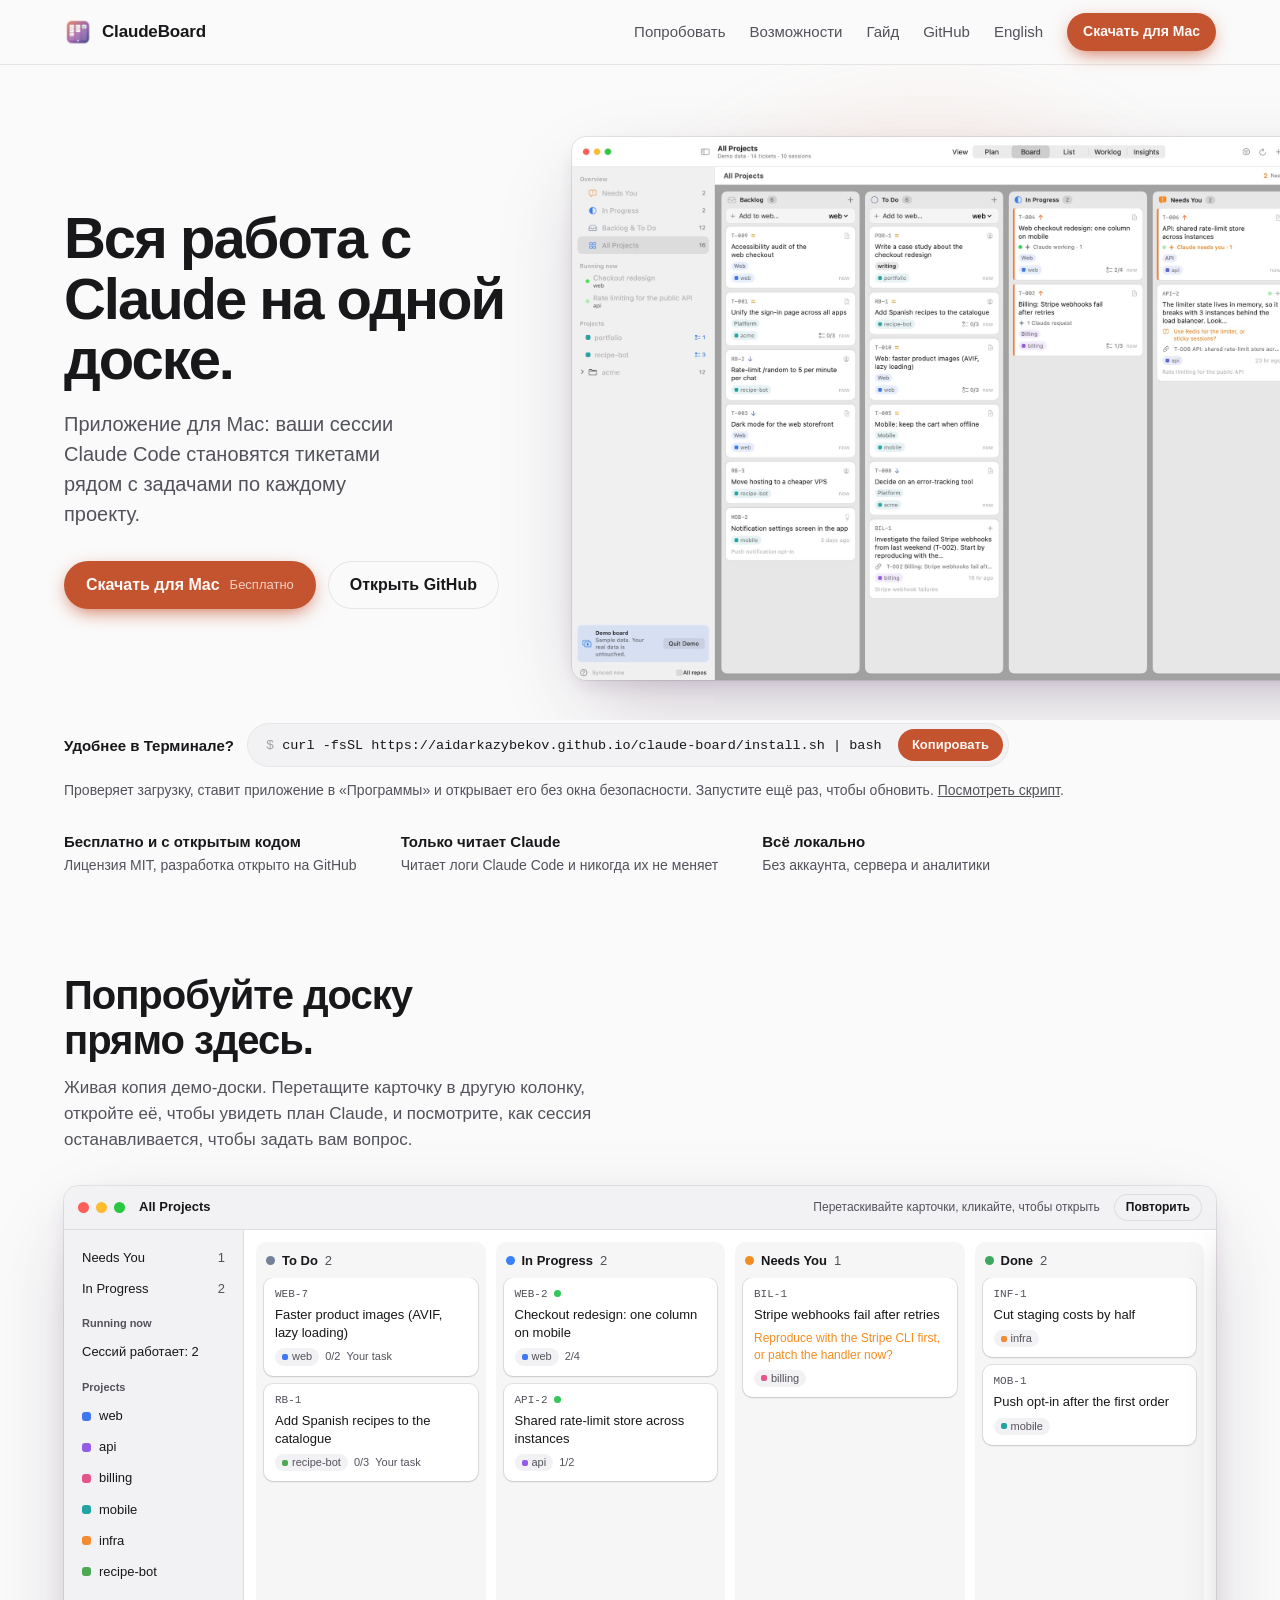
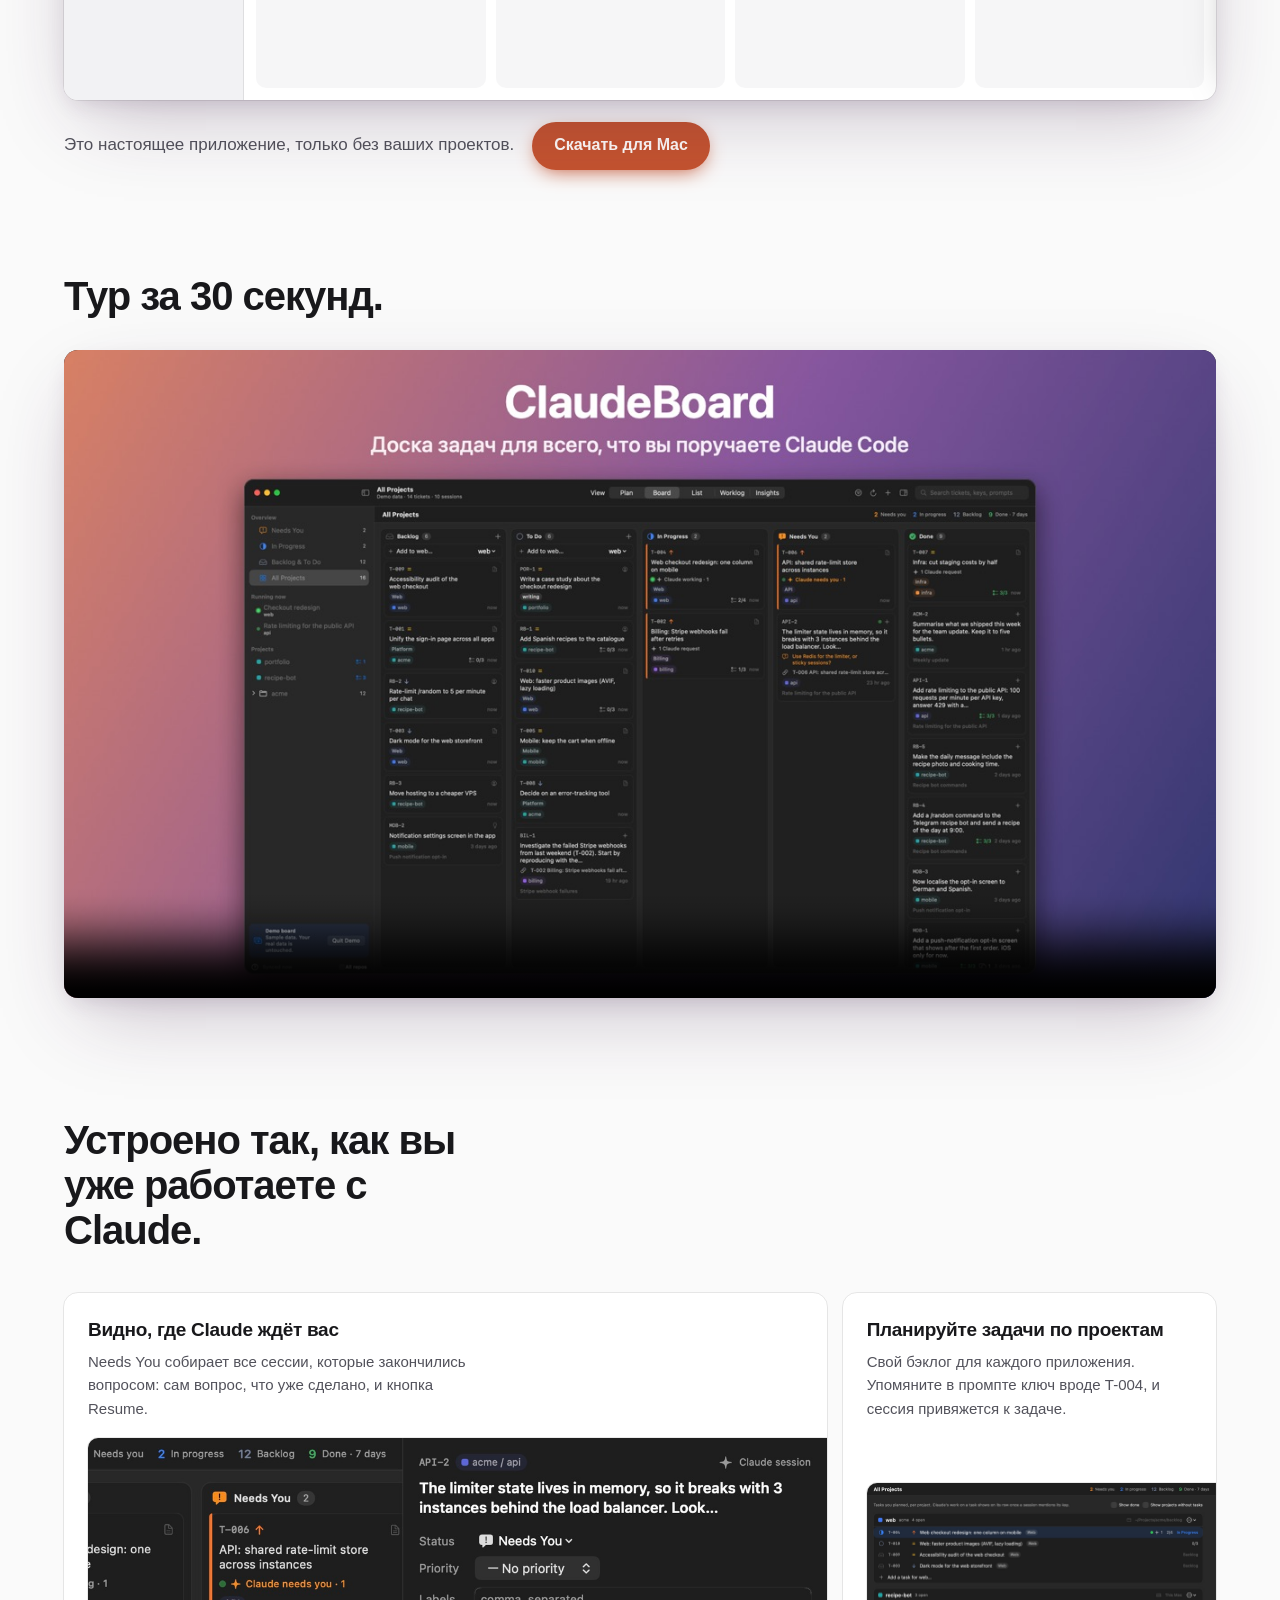
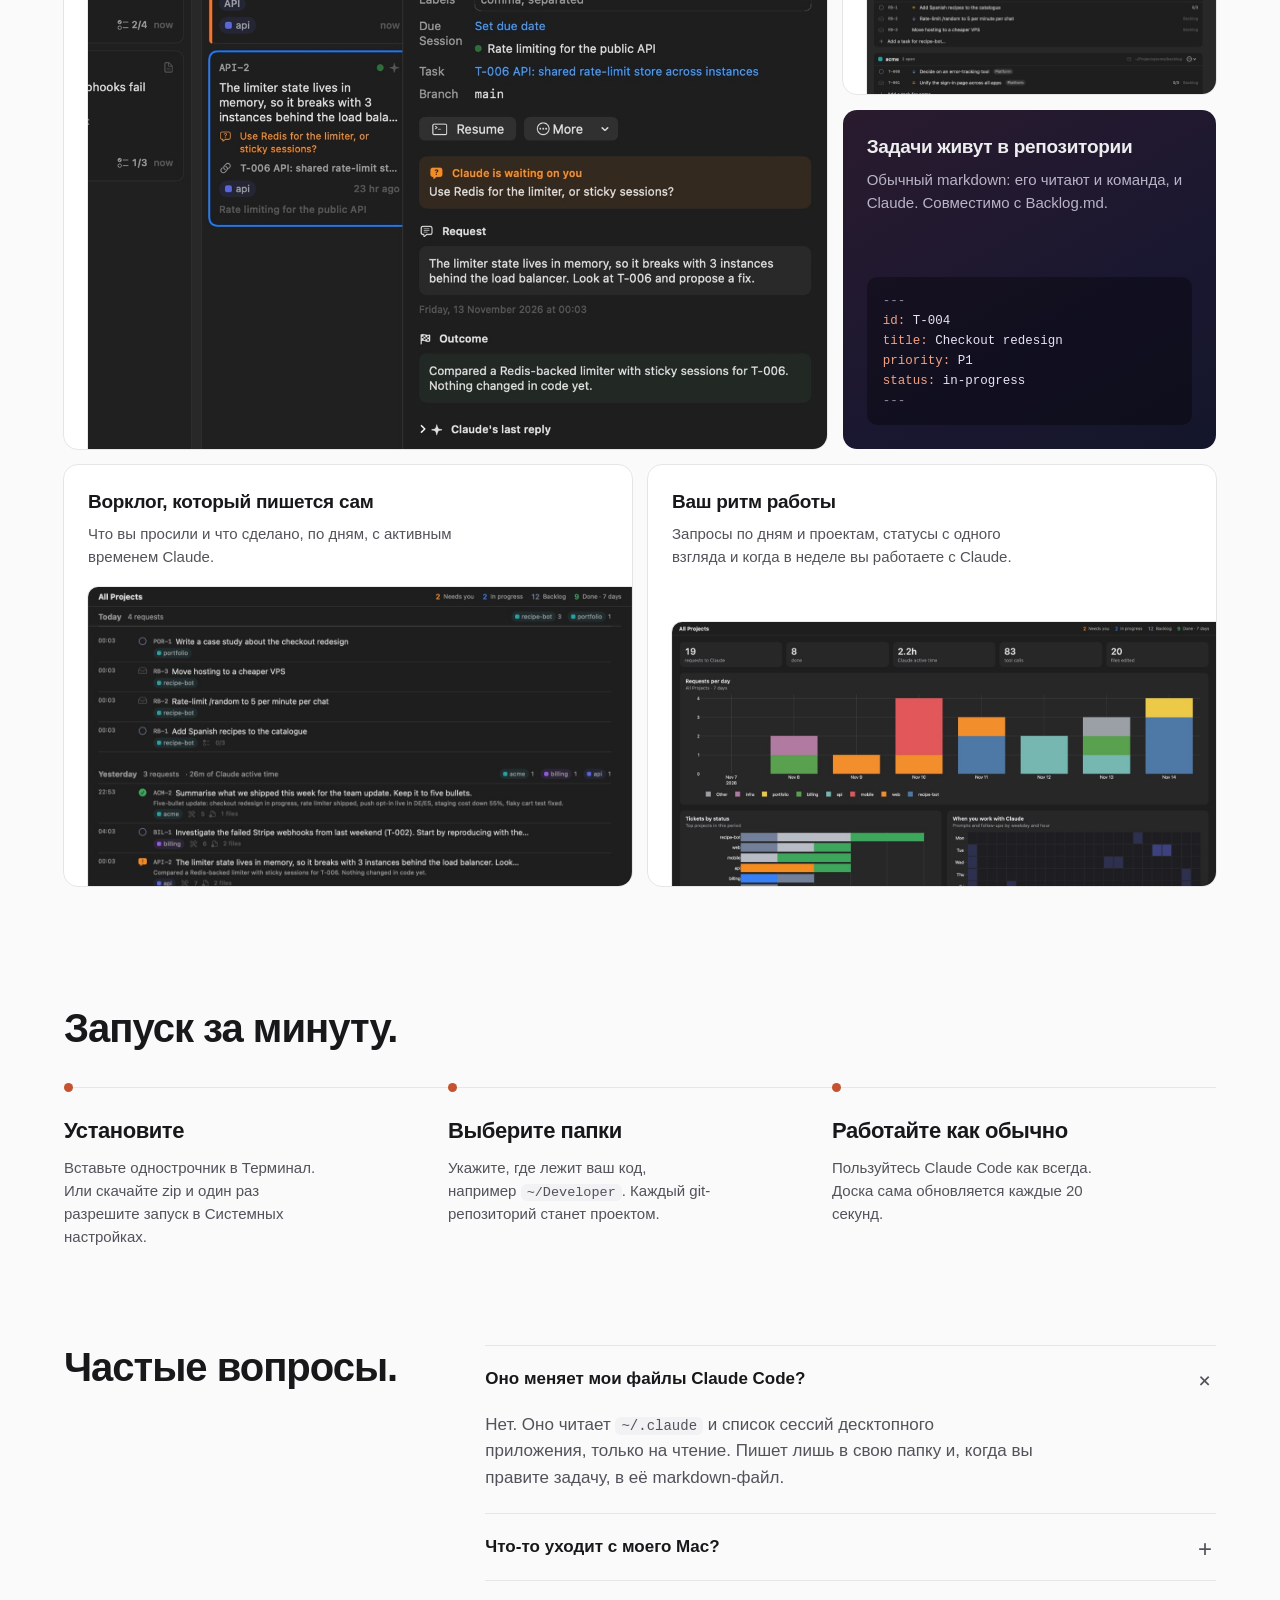
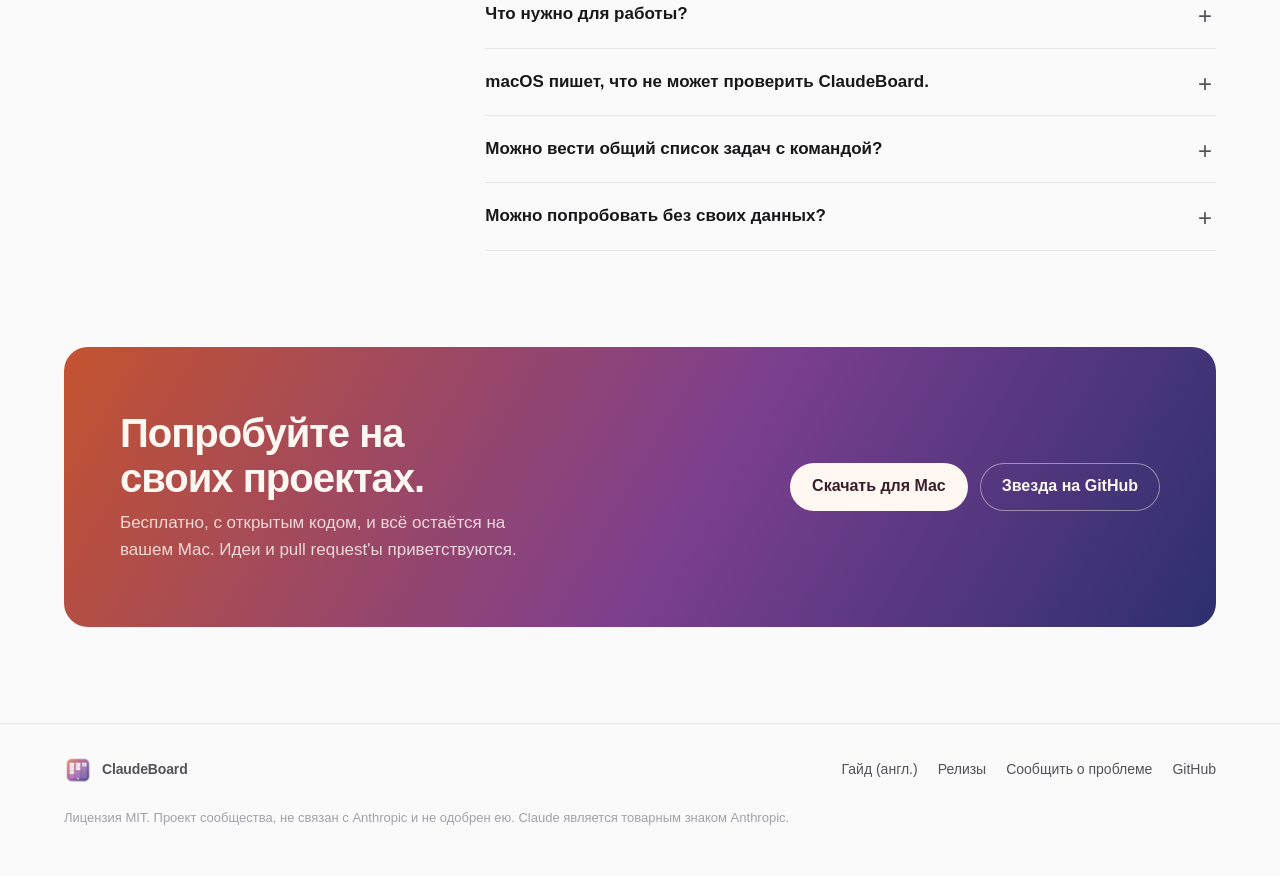
==== docs/ru/index.html @ 5d7bf975 "Site in Russian: aidarkazybekov.github.io/claude-board/ru/ The launch audience is a Russian-speaking" ====
<!doctype html>
<html lang="ru">
<head>
<meta charset="utf-8">
<meta name="viewport" content="width=device-width, initial-scale=1">
<title>ClaudeBoard: доска задач для всего, что вы поручаете Claude Code</title>
<meta name="description" content="Бесплатное приложение для Mac с открытым кодом. Превращает ваши сессии Claude Code в тикеты рядом с задачами по каждому проекту. Работает локально.">
<meta name="color-scheme" content="light dark">
<link rel="icon" type="image/png" sizes="64x64" href="../site/icon-64.png">
<link rel="apple-touch-icon" href="../site/icon-180.png">
<link rel="canonical" href="https://aidarkazybekov.github.io/claude-board/ru/">
<link rel="alternate" hreflang="en" href="https://aidarkazybekov.github.io/claude-board/">
<link rel="alternate" hreflang="ru" href="https://aidarkazybekov.github.io/claude-board/ru/">
<link rel="alternate" hreflang="x-default" href="https://aidarkazybekov.github.io/claude-board/">
<meta property="og:type" content="website">
<meta property="og:locale" content="ru_RU">
<meta property="og:locale:alternate" content="en_US">
<meta property="og:url" content="https://aidarkazybekov.github.io/claude-board/ru/">
<meta property="og:title" content="ClaudeBoard: всё, что вы поручаете Claude, на одной доске">
<meta property="og:description" content="Бесплатное приложение для Mac: ваши сессии Claude Code становятся тикетами рядом с задачами по проектам. Открытый код, всё локально.">
<meta property="og:image" content="https://aidarkazybekov.github.io/claude-board/site/og-ru.png">
<meta property="og:image:width" content="1200">
<meta property="og:image:height" content="630">
<meta name="twitter:card" content="summary_large_image">
<meta name="twitter:image" content="https://aidarkazybekov.github.io/claude-board/site/og-ru.png">
<link rel="stylesheet" href="../site/style.css">
</head>
<body>

<nav>
  <div class="wrap">
    <a class="brand" href="./" aria-label="ClaudeBoard"><img src="../site/icon-64.png" alt=""><span>ClaudeBoard</span></a>
    <div class="links">
      <a href="#try">Попробовать</a>
      <a href="#features">Возможности</a>
      <a href="https://github.com/aidarkazybekov/claude-board/blob/main/docs/GUIDE.md">Гайд</a>
      <a href="https://github.com/aidarkazybekov/claude-board">GitHub</a>
      <a class="lang" href="../" lang="en" hreflang="en">English</a>
      <a class="btn btn-primary" href="https://github.com/aidarkazybekov/claude-board/releases/latest/download/ClaudeBoard-macOS-arm64.zip">Скачать для Mac</a>
    </div>
  </div>
</nav>

<header class="hero">
  <div class="wrap">
    <div>
      <h1>Вся работа с Claude на одной доске.</h1>
      <p class="lead">Приложение для Mac: ваши сессии Claude Code становятся тикетами рядом с задачами по каждому проекту.</p>
      <div class="ctas">
        <a class="btn btn-primary" href="https://github.com/aidarkazybekov/claude-board/releases/latest/download/ClaudeBoard-macOS-arm64.zip">Скачать для Mac <small>Бесплатно</small></a>
        <a class="btn btn-ghost" href="https://github.com/aidarkazybekov/claude-board">Открыть GitHub</a>
      </div>
    </div>
    <div class="shot">
      <picture>
        <source srcset="../site/hero-dark.jpg" media="(prefers-color-scheme: dark)">
        <img src="../site/hero-light.jpg" width="2200" height="1375" alt="ClaudeBoard: сессии Claude Code в виде тикетов в колонках Backlog, To Do, In Progress, Needs You и Done" fetchpriority="high">
      </picture>
    </div>
  </div>
</header>

<section class="install" aria-label="Установка через Терминал">
  <div class="wrap">
    <span class="label">Удобнее в Терминале?</span>
    <div class="cmd">
      <code><span class="p">$ </span><span id="install-text">curl -fsSL https://aidarkazybekov.github.io/claude-board/install.sh | bash</span></code>
      <button type="button" id="copy-install" data-copy="Копировать" data-copied="Скопировано" data-press="Нажмите ⌘C">Копировать</button>
    </div>
    <p class="why">Проверяет загрузку, ставит приложение в «Программы» и открывает его без окна безопасности. Запустите ещё раз, чтобы обновить. <a href="https://github.com/aidarkazybekov/claude-board/blob/main/docs/install.sh">Посмотреть скрипт</a>.</p>
  </div>
</section>

<section class="trust">
  <div class="wrap">
    <ul>
      <li><strong>Бесплатно и с открытым кодом</strong><span>Лицензия MIT, разработка открыто на GitHub</span></li>
      <li><strong>Только читает Claude</strong><span>Читает логи Claude Code и никогда их не меняет</span></li>
      <li><strong>Всё локально</strong><span>Без аккаунта, сервера и аналитики</span></li>
    </ul>
  </div>
</section>

<section class="play" id="try">
  <div class="wrap">
    <h2 class="reveal">Попробуйте доску прямо здесь.</h2>
    <p class="lead2 reveal">Живая копия демо-доски. Перетащите карточку в другую колонку, откройте её, чтобы увидеть план Claude, и посмотрите, как сессия останавливается, чтобы задать вам вопрос.</p>
    <div class="mini reveal" id="mini" data-run-none="Ничего не запущено" data-run-one="1 сессия работает" data-run-many="Сессий работает: {n}" data-moved="перемещена в" data-asked="Claude спрашивает" data-note-resume="В приложении кнопка Resume открывает эту сессию в Терминале." data-note-start="В приложении кнопка Start with Claude передаёт задачу в Claude Code вместе с ключом, и сессия привязывается к ней.">
      <div class="mini-bar">
        <span class="lights" aria-hidden="true"><i></i><i></i><i></i></span>
        <strong>All Projects</strong>
        <span class="hint">Перетаскивайте карточки, кликайте, чтобы открыть</span>
        <button type="button" id="mini-replay">Повторить</button>
      </div>
      <div class="mini-body">
        <aside class="mini-side" aria-label="Боковая панель">
          <div class="row">Needs You <b id="cnt-needs">1</b></div>
          <div class="row">In Progress <b id="cnt-prog">2</b></div>
          <h4>Running now</h4>
          <div class="row" id="run-list"></div>
          <h4>Projects</h4>
          <div class="row"><i class="sw" style="background:#4078f2"></i>web</div>
          <div class="row"><i class="sw" style="background:#945ce6"></i>api</div>
          <div class="row"><i class="sw" style="background:#e6548c"></i>billing</div>
          <div class="row"><i class="sw" style="background:#21a3a3"></i>mobile</div>
          <div class="row"><i class="sw" style="background:#f28c33"></i>infra</div>
          <div class="row"><i class="sw" style="background:#4da854"></i>recipe-bot</div>
        </aside>
        <div class="mini-board" id="mini-board"></div>
        <aside class="mini-drawer" id="mini-drawer" aria-label="Подробности тикета"></aside>
      </div>
      <p class="sr" id="mini-live" aria-live="polite"></p>
    </div>
    <div class="play-cta reveal">
      <p>Это настоящее приложение, только без ваших проектов.</p>
      <a class="btn btn-primary" href="https://github.com/aidarkazybekov/claude-board/releases/latest/download/ClaudeBoard-macOS-arm64.zip">Скачать для Mac</a>
    </div>
  </div>
</section>

<section class="video reveal" id="tour">
  <div class="wrap">
    <h2>Тур за 30 секунд.</h2>
    <div class="player">
      <video id="tour-video" src="../site/tour-720-ru.mp4" poster="../site/tour-poster-ru.jpg" muted playsinline loop controls preload="none" width="1280" height="720"
             aria-label="Тур по ClaudeBoard за 30 секунд"></video>
    </div>
  </div>
</section>

<section class="features" id="features">
  <div class="wrap">
    <h2 class="reveal">Устроено так, как вы уже работаете с Claude.</h2>
    <div class="bento">
      <article class="cell a reveal">
        <div class="copy">
          <h3>Видно, где Claude ждёт вас</h3>
          <p>Needs You собирает все сессии, которые закончились вопросом: сам вопрос, что уже сделано, и кнопка Resume.</p>
        </div>
        <div class="media"><img src="../site/needs-you.jpg" loading="lazy" width="1200" height="992" alt="Тикет в Needs You с вопросом Claude"></div>
      </article>
      <article class="cell b reveal">
        <div class="copy">
          <h3>Планируйте задачи по проектам</h3>
          <p>Свой бэклог для каждого приложения. Упомяните в промпте ключ вроде T-004, и сессия привяжется к задаче.</p>
        </div>
        <div class="media"><img src="../site/plan.jpg" loading="lazy" width="1400" height="848" alt="Вид Plan: задачи по проектам"></div>
      </article>
      <article class="cell c reveal">
        <div class="copy">
          <h3>Задачи живут в репозитории</h3>
          <p>Обычный markdown: его читают и команда, и Claude. Совместимо с Backlog.md.</p>
        </div>
<pre><span class="c">---</span>
<span class="k">id:</span> T-004
<span class="k">title:</span> Checkout redesign
<span class="k">priority:</span> P1
<span class="k">status:</span> in-progress
<span class="c">---</span></pre>
      </article>
      <article class="cell d reveal">
        <div class="copy">
          <h3>Ворклог, который пишется сам</h3>
          <p>Что вы просили и что сделано, по дням, с активным временем Claude.</p>
        </div>
        <div class="media"><img src="../site/worklog.jpg" loading="lazy" width="1200" height="660" alt="Ворклог по дням"></div>
      </article>
      <article class="cell e reveal">
        <div class="copy">
          <h3>Ваш ритм работы</h3>
          <p>Запросы по дням и проектам, статусы с одного взгляда и когда в неделе вы работаете с Claude.</p>
        </div>
        <div class="media"><img src="../site/insights.jpg" loading="lazy" width="1400" height="680" alt="Графики Insights"></div>
      </article>
    </div>
  </div>
</section>

<section class="steps reveal">
  <div class="wrap">
    <h2>Запуск за минуту.</h2>
    <ol>
      <li><strong>Установите</strong><p>Вставьте однострочник в Терминал. Или скачайте zip и один раз разрешите запуск в Системных настройках.</p></li>
      <li><strong>Выберите папки</strong><p>Укажите, где лежит ваш код, например <code>~/Developer</code>. Каждый git-репозиторий станет проектом.</p></li>
      <li><strong>Работайте как обычно</strong><p>Пользуйтесь Claude Code как всегда. Доска сама обновляется каждые 20 секунд.</p></li>
    </ol>
  </div>
</section>

<section class="faq reveal">
  <div class="wrap">
    <h2>Частые вопросы.</h2>
    <div>
      <details open>
        <summary>Оно меняет мои файлы Claude Code?</summary>
        <p>Нет. Оно читает <code>~/.claude</code> и список сессий десктопного приложения, только на чтение. Пишет лишь в свою папку и, когда вы правите задачу, в её markdown-файл.</p>
      </details>
      <details>
        <summary>Что-то уходит с моего Mac?</summary>
        <p>Нет. Ни аккаунта, ни сервера, ни аналитики. Приложение не делает сетевых запросов.</p>
      </details>
      <details>
        <summary>Что нужно для работы?</summary>
        <p>macOS 15 или новее на Apple Silicon и Claude Code: CLI или вкладка Code в десктопном приложении. На Mac с Intel можно собрать из исходников.</p>
      </details>
      <details>
        <summary>macOS пишет, что не может проверить ClaudeBoard.</summary>
        <p>Приложение пока не нотаризовано. Установщик в одну строку обходит это окно. Если вы скачали zip, откройте приложение один раз, затем зайдите в Системные настройки, раздел «Конфиденциальность и безопасность», и нажмите «Всё равно открыть». В macOS 15 убрали старый способ через правый клик.</p>
      </details>
      <details>
        <summary>Можно вести общий список задач с командой?</summary>
        <p>Да. Храните задачи в папке <code>backlog/</code> в репозитории. Все видят одни и те же markdown-файлы через git, и Claude тоже.</p>
      </details>
      <details>
        <summary>Можно попробовать без своих данных?</summary>
        <p>Да. Откройте меню Help и выберите Try the Demo Board. Демо работает на выдуманной компании и не трогает ваши файлы.</p>
      </details>
    </div>
  </div>
</section>

<section class="closing reveal">
  <div class="wrap">
    <div class="panel">
      <div>
        <h2>Попробуйте на своих проектах.</h2>
        <p>Бесплатно, с открытым кодом, и всё остаётся на вашем Mac. Идеи и pull request'ы приветствуются.</p>
      </div>
      <div class="ctas">
        <a class="btn btn-primary" href="https://github.com/aidarkazybekov/claude-board/releases/latest/download/ClaudeBoard-macOS-arm64.zip">Скачать для Mac</a>
        <a class="btn btn-ghost" href="https://github.com/aidarkazybekov/claude-board">Звезда на GitHub</a>
      </div>
    </div>
  </div>
</section>

<footer>
  <div class="wrap">
    <a class="brand" href="./"><img src="../site/icon-64.png" alt="">ClaudeBoard</a>
    <div class="links">
      <a href="https://github.com/aidarkazybekov/claude-board/blob/main/docs/GUIDE.md">Гайд (англ.)</a>
      <a href="https://github.com/aidarkazybekov/claude-board/releases">Релизы</a>
      <a href="https://github.com/aidarkazybekov/claude-board/issues/new/choose">Сообщить о проблеме</a>
      <a href="https://github.com/aidarkazybekov/claude-board">GitHub</a>
    </div>
    <p class="legal">Лицензия MIT. Проект сообщества, не связан с Anthropic и не одобрен ею. Claude является товарным знаком Anthropic.</p>
  </div>
</footer>

<script src="../site/main.js"></script>
</body>
</html>
---- docs/site/style.css ----
:root {
    --bg: #fafafa;
    --surface: #ffffff;
    --surface-2: #f2f2f4;
    --text: #18181b;
    --muted: #52525b;
    --faint: #a1a1aa;
    --line: rgb(24 24 27 / 0.09);
    --accent: #c4532f;
    --accent-ink: #fffaf7;
    --accent-soft: rgb(196 83 47 / 0.10);
    --shadow: 0 30px 80px -20px rgb(60 30 70 / 0.28), 0 8px 24px -8px rgb(60 30 70 / 0.18);
    --radius: 14px;
    --max: 1200px;
  }
  @media (prefers-color-scheme: dark) {
    :root {
      --bg: #0e0e11;
      --surface: #16161a;
      --surface-2: #1d1d22;
      --text: #ededef;
      --muted: #a1a1aa;
      --faint: #71717a;
      --line: rgb(255 255 255 / 0.08);
      --accent: #f08a64;
      --accent-ink: #1b110d;
      --accent-soft: rgb(240 138 100 / 0.12);
      --shadow: 0 30px 90px -20px rgb(0 0 0 / 0.7), 0 8px 24px -8px rgb(0 0 0 / 0.5);
    }
  }
  * { box-sizing: border-box; }
  html { -webkit-text-size-adjust: 100%; scroll-behavior: smooth; }
  body {
    margin: 0;
    background: var(--bg);
    color: var(--text);
    font: 17px/1.55 -apple-system, BlinkMacSystemFont, "SF Pro Text", "Segoe UI", Roboto, sans-serif;
    -webkit-font-smoothing: antialiased;
  }
  a { color: inherit; }
  img, video { display: block; max-width: 100%; height: auto; }
  .wrap { max-width: var(--max); margin: 0 auto; padding: 0 24px; }
  h1, h2, h3 { font-family: -apple-system, BlinkMacSystemFont, "SF Pro Display", "Segoe UI", sans-serif; margin: 0; }
  h2 { font-size: clamp(28px, 3.4vw, 40px); line-height: 1.12; letter-spacing: -0.025em; font-weight: 700; }
  p { margin: 0; }
  .muted { color: var(--muted); }

  /* Buttons: one pill system for every interactive control */
  .btn {
    display: inline-flex; align-items: center; gap: 10px; white-space: nowrap;
    height: 48px; padding: 0 22px; border-radius: 999px;
    font-weight: 600; font-size: 16px; text-decoration: none;
    transition: transform .18s cubic-bezier(.16,1,.3,1), background-color .18s, box-shadow .18s;
  }
  .btn:active { transform: translateY(1px) scale(.98); }
  .btn-primary { background: var(--accent); color: var(--accent-ink); box-shadow: 0 6px 20px -6px var(--accent); }
  .btn-primary:hover { transform: translateY(-1px); box-shadow: 0 10px 28px -8px var(--accent); }
  .btn-ghost { color: var(--text); box-shadow: inset 0 0 0 1px var(--line); }
  .btn-ghost:hover { background: var(--surface-2); }
  .btn small { font-weight: 500; opacity: .75; font-size: 13px; }
  :focus-visible { outline: 2px solid var(--accent); outline-offset: 3px; border-radius: 8px; }

  /* Nav */
  nav { position: sticky; top: 0; z-index: 10; backdrop-filter: saturate(180%) blur(18px); -webkit-backdrop-filter: saturate(180%) blur(18px);
        background: color-mix(in srgb, var(--bg) 78%, transparent); border-bottom: 1px solid var(--line); }
  nav .wrap { display: flex; align-items: center; gap: 28px; height: 64px; }
  .brand { display: flex; align-items: center; gap: 10px; font-weight: 700; text-decoration: none; letter-spacing: -0.01em; }
  .brand img { width: 28px; height: 28px; border-radius: 7px; }
  nav .links { display: flex; align-items: center; gap: 24px; margin-left: auto; font-size: 15px; }
  nav .links a { text-decoration: none; }
  nav .links a:not(.btn) { color: var(--muted); }
  nav .links a:not(.btn):hover { color: var(--text); }
  nav .btn { height: 38px; padding: 0 16px; font-size: 14px; }

  /* Hero: split, screenshot bleeds right */
  .hero { position: relative; overflow: hidden; padding: 72px 0 40px; }
  .hero::before {
    content: ""; position: absolute; inset: -20% -10% auto 35%; height: 120%; z-index: -1; pointer-events: none;
    background: radial-gradient(closest-side, rgb(220 120 85 / 0.22), transparent 70%),
                radial-gradient(closest-side at 70% 60%, rgb(110 70 160 / 0.20), transparent 70%);
    filter: blur(20px);
  }
  .hero .wrap { display: grid; grid-template-columns: minmax(400px, 5fr) minmax(0, 7fr); gap: 48px; align-items: center; }
  .hero h1 { font-size: clamp(40px, 5.2vw, 64px); line-height: 1.04; letter-spacing: -0.035em; font-weight: 800; }
  /* Cyrillic sets wider: keep the Russian headline to about three lines. */
  html[lang="ru"] .hero h1 { font-size: clamp(36px, 4.6vw, 58px); }
  .hero p.lead { margin-top: 20px; font-size: 20px; line-height: 1.5; color: var(--muted); max-width: 30ch; }
  .hero .ctas { display: flex; gap: 12px; margin-top: 32px; flex-wrap: wrap; }
  .shot {
    border-radius: var(--radius); overflow: hidden; box-shadow: var(--shadow);
    outline: 1px solid var(--line); background: var(--surface);
  }
  .hero .shot { width: 135%; max-width: none; }

  /* One-line installer */
  .install { padding: 4px 0 0; }
  .install .wrap { display: flex; align-items: center; gap: 14px; flex-wrap: wrap; }
  .install .label { font-weight: 600; font-size: 15px; }
  .cmd { display: flex; align-items: center; gap: 4px; min-width: 0; flex: 1 1 520px; max-width: 760px;
         background: var(--surface-2); border-radius: 999px; padding: 5px 5px 5px 18px; outline: 1px solid var(--line); }
  .cmd code { flex: 1; min-width: 0; overflow-x: auto; white-space: nowrap; font: 13.5px ui-monospace, "SF Mono", Menlo, monospace;
              color: var(--text); user-select: all; -webkit-user-select: all; scrollbar-width: none; }
  .cmd code::-webkit-scrollbar { display: none; }
  .cmd code .p { color: var(--faint); user-select: none; -webkit-user-select: none; }
  .cmd button { flex: none; font: inherit; font-size: 13px; font-weight: 600; cursor: pointer; border: 0; border-radius: 999px;
                height: 32px; padding: 0 14px; background: var(--accent); color: var(--accent-ink); }
  .cmd button:active { transform: scale(.97); }
  .install .why { color: var(--muted); font-size: 14px; flex-basis: 100%; }

  /* Trust row */
  .trust { padding: 28px 0 8px; }
  .trust ul { list-style: none; margin: 0; padding: 0; display: grid; grid-template-columns: repeat(3, auto); justify-content: start; gap: 12px 44px; }
  .trust li { display: flex; flex-direction: column; gap: 2px; }
  .trust strong { font-size: 15px; }
  .trust span { font-size: 14px; color: var(--muted); }


  /* Live demo board */
  .play { padding: 88px 0 8px; }
  .play h2 { max-width: 20ch; }
  .play .lead2 { margin-top: 12px; color: var(--muted); max-width: 58ch; }
  .mini {
    --todo: #73809a; --prog: #3880f5; --needs: #f58c1f; --done: #3da85c;
    position: relative; margin-top: 32px; border-radius: var(--radius); overflow: hidden;
    background: var(--surface); outline: 1px solid var(--line); box-shadow: var(--shadow);
    font-size: 13px; line-height: 1.4; user-select: none; -webkit-user-select: none;
  }
  .mini-bar { display: flex; align-items: center; gap: 14px; height: 44px; padding: 0 14px; border-bottom: 1px solid var(--line); background: var(--surface-2); }
  .mini-bar .lights { display: flex; gap: 7px; }
  .mini-bar .lights i { width: 11px; height: 11px; border-radius: 50%; display: block; }
  .mini-bar .lights i:nth-child(1) { background: #ff5f57; } .mini-bar .lights i:nth-child(2) { background: #febc2e; } .mini-bar .lights i:nth-child(3) { background: #28c840; }
  .mini-bar strong { font-size: 13px; }
  .mini-bar .hint { color: var(--muted); font-size: 12px; margin-left: auto; }
  .mini-bar button { font: inherit; font-size: 12px; font-weight: 600; color: var(--text); background: transparent; border: 0; box-shadow: inset 0 0 0 1px var(--line); border-radius: 999px; padding: 5px 12px; cursor: pointer; }
  .mini-bar button:hover { background: var(--surface); }
  .mini-body { display: grid; grid-template-columns: 180px minmax(0, 1fr); height: 470px; position: relative; }
  .mini-side { border-right: 1px solid var(--line); padding: 14px 10px; display: flex; flex-direction: column; gap: 3px; background: var(--surface-2); }
  .mini-side h4 { margin: 10px 8px 4px; font-size: 11px; color: var(--muted); font-weight: 600; }
  .mini-side .row { display: flex; align-items: center; gap: 8px; padding: 5px 8px; border-radius: 7px; }
  .mini-side .row b { margin-left: auto; font-weight: 500; color: var(--muted); font-variant-numeric: tabular-nums; transition: color .3s; }
  .mini-side .row b.bump { color: var(--needs); }
  .mini-side .sw { width: 9px; height: 9px; border-radius: 3px; }
  .mini-board { display: grid; grid-template-columns: repeat(4, minmax(170px, 1fr)); gap: 10px; padding: 12px; overflow-x: auto; }
  .col { display: flex; flex-direction: column; min-height: 0; border-radius: 10px; background: color-mix(in srgb, var(--surface-2) 70%, transparent); outline: 1px solid transparent; transition: outline-color .15s, background .15s; }
  .col.over { outline: 2px solid var(--c); background: color-mix(in srgb, var(--c) 10%, var(--surface-2)); }
  .col header { display: flex; align-items: center; gap: 7px; padding: 10px 10px 8px; font-weight: 600; }
  .col header i { width: 9px; height: 9px; border-radius: 50%; background: var(--c); }
  .col header span { color: var(--muted); font-weight: 500; font-variant-numeric: tabular-nums; }
  .col .cards { display: flex; flex-direction: column; gap: 8px; padding: 0 8px 10px; overflow-y: auto; flex: 1; }
  .tcard { text-align: left; font: inherit; color: inherit; border: 0; cursor: grab; display: flex; flex-direction: column; gap: 6px;
           padding: 10px 11px; border-radius: 9px; background: var(--surface); box-shadow: 0 1px 2px rgb(0 0 0 / .12); outline: 1px solid var(--line);
           transition: transform .15s, box-shadow .15s, outline-color .15s; touch-action: manipulation; }
  .tcard:hover { box-shadow: 0 4px 14px -4px rgb(0 0 0 / .25); }
  .tcard.sel { outline: 2px solid var(--accent); }
  .tcard.placeholder { opacity: .35; }
  .tcard.landed { animation: land .5s cubic-bezier(.16,1,.3,1); }
  .tcard.flash { animation: flash 1.6s ease-out; }
  .tcard .top { display: flex; align-items: center; gap: 6px; font: 11px ui-monospace, "SF Mono", Menlo, monospace; color: var(--muted); }
  .tcard .top .dot { margin-left: auto; width: 7px; height: 7px; border-radius: 50%; background: #34c759; }
  .tcard .t { font-size: 13px; font-weight: 500; }
  .tcard .ask { color: var(--needs); font-size: 12px; }
  .tcard .meta { display: flex; align-items: center; gap: 6px; font-size: 11px; color: var(--muted); }
  .chip { display: inline-flex; align-items: center; gap: 4px; padding: 1px 7px; border-radius: 999px; background: var(--surface-2); color: var(--muted); font-size: 11px; }
  .chip::before { content: ""; width: 6px; height: 6px; border-radius: 2px; background: var(--pc, var(--faint)); }
  .ghost { position: fixed; z-index: 30; pointer-events: none; transform-origin: 0 0; box-shadow: 0 18px 40px -10px rgb(0 0 0 / .45); rotate: 2deg; }
  .mini-drawer { position: absolute; top: 0; right: 0; bottom: 0; width: 320px; background: var(--surface); border-left: 1px solid var(--line);
                 box-shadow: -20px 0 40px -20px rgb(0 0 0 / .35); padding: 16px 18px; overflow-y: auto; transform: translateX(105%);
                 transition: transform .32s cubic-bezier(.16,1,.3,1); }
  .mini-drawer.open { transform: none; }
  .mini-drawer .x { position: absolute; top: 12px; right: 12px; font: inherit; font-size: 12px; background: var(--surface-2); color: var(--muted); border: 0; border-radius: 999px; padding: 4px 10px; cursor: pointer; }
  .mini-drawer h5 { margin: 6px 0 10px; font-size: 16px; line-height: 1.3; padding-right: 40px; }
  .mini-drawer .k { font: 11px ui-monospace, "SF Mono", Menlo, monospace; color: var(--muted); }
  .mini-drawer .lbl { margin: 14px 0 6px; font-size: 11px; font-weight: 600; color: var(--muted); }
  .mini-drawer .box { padding: 9px 11px; border-radius: 8px; background: var(--surface-2); }
  .mini-drawer .askbox { background: color-mix(in srgb, var(--needs) 14%, transparent); }
  .mini-drawer .askbox b { color: var(--needs); display: block; font-size: 12px; margin-bottom: 2px; }
  .mini-drawer .step { display: flex; gap: 8px; align-items: flex-start; padding: 3px 0; cursor: pointer; }
  .mini-drawer .step input { margin: 2px 0 0; accent-color: var(--done); }
  .mini-drawer .step.ok span { text-decoration: line-through; color: var(--muted); }
  .mini-drawer .moves { display: flex; flex-wrap: wrap; gap: 6px; }
  .mini-drawer .moves button { font: inherit; font-size: 12px; border: 0; border-radius: 999px; padding: 4px 10px; cursor: pointer; color: var(--text); box-shadow: inset 0 0 0 1px var(--line); background: transparent; }
  .mini-drawer .moves button[aria-pressed="true"] { background: var(--accent-soft); box-shadow: inset 0 0 0 1px var(--accent); }
  .mini-drawer .note { margin-top: 14px; font-size: 11.5px; color: var(--muted); }
  .play-cta { display: flex; align-items: center; gap: 18px; margin-top: 22px; flex-wrap: wrap; }
  .play-cta p { color: var(--muted); }
  .sr { position: absolute; width: 1px; height: 1px; overflow: hidden; clip: rect(0 0 0 0); white-space: nowrap; }
  @keyframes land { from { transform: scale(1.04); } to { transform: none; } }
  @keyframes flash { 0% { box-shadow: 0 0 0 0 color-mix(in srgb, var(--needs) 70%, transparent); } 100% { box-shadow: 0 0 0 14px transparent; } }
  @media (prefers-reduced-motion: no-preference) {
    .tcard .top .dot.busy { animation: pulse 1.6s ease-out infinite; }
    @keyframes pulse { 0% { box-shadow: 0 0 0 0 rgb(52 199 89 / .6); } 100% { box-shadow: 0 0 0 7px rgb(52 199 89 / 0); } }
  }
  @media (prefers-reduced-motion: reduce) { .tcard.landed, .tcard.flash { animation: none; } .mini-drawer { transition: none; } }
  @media (max-width: 900px) {
    .mini-body { grid-template-columns: 1fr; height: 460px; }
    .mini-side { display: none; }
    .mini-board { grid-template-columns: repeat(4, 78%); scroll-snap-type: x mandatory; }
    .col { scroll-snap-align: start; }
    .mini-drawer { width: 100%; }
    .mini-bar .hint { display: none; }
  }

  /* Video */
  .video { padding: 96px 0 24px; }
  .video h2 { max-width: 18ch; }
  .video .player { margin-top: 32px; position: relative; }
  .video video { width: 100%; border-radius: var(--radius); box-shadow: var(--shadow); background: #111; aspect-ratio: 16 / 9; }

  /* Bento */
  .features { padding: 96px 0; }
  .features h2 { max-width: 20ch; }
  .bento { margin-top: 40px; display: grid; gap: 16px; grid-template-columns: repeat(6, minmax(0, 1fr)); grid-template-rows: auto auto auto; }
  .cell { position: relative; border-radius: var(--radius); background: var(--surface); outline: 1px solid var(--line); overflow: hidden;
          display: flex; flex-direction: column; }
  .cell .copy { padding: 22px 24px 18px; }
  .cell h3 { font-size: 19px; letter-spacing: -0.015em; }
  .cell p { margin-top: 6px; color: var(--muted); font-size: 15px; max-width: 46ch; }
  .cell .media { margin-top: auto; padding: 0 0 0 24px; }
  .cell .media img { border-radius: 10px 0 0 0; outline: 1px solid var(--line); }
  .cell.a { grid-column: span 4; grid-row: span 2; }
  .cell.b { grid-column: span 2; }
  .cell.c { grid-column: span 2; background: linear-gradient(150deg, #2a1b2e, #1a1730 60%, #14162b); color: #ededef; outline-color: rgb(255 255 255 / .06); }
  .cell.c p { color: #b9b4c6; }
  .cell.d { grid-column: span 3; }
  .cell.e { grid-column: span 3; }
  .cell.c pre {
    margin: auto 24px 24px; padding: 14px 16px; border-radius: 10px; background: rgb(0 0 0 / .35);
    font: 12.5px/1.6 ui-monospace, "SF Mono", Menlo, monospace; color: #e9e3f5; white-space: pre-wrap; overflow-wrap: anywhere;
  }
  .cell.c pre .k { color: #f3a283; }
  .cell.c pre .c { color: #8e88a3; }

  /* Steps: one hairline timeline, verbs as labels */
  .steps { padding: 24px 0 96px; }
  .steps ol { list-style: none; margin: 36px 0 0; padding: 0; display: grid; grid-template-columns: repeat(3, minmax(0, 1fr)); gap: 0; border-top: 1px solid var(--line); }
  .steps li { padding: 26px 28px 0 0; position: relative; }
  .steps li::before { content: ""; position: absolute; top: -5px; left: 0; width: 9px; height: 9px; border-radius: 50%; background: var(--accent); }
  .steps strong { display: block; font-size: 22px; letter-spacing: -0.02em; }
  .steps p { margin-top: 8px; color: var(--muted); font-size: 15px; max-width: 32ch; }
  .steps code { font: 13.5px ui-monospace, "SF Mono", Menlo, monospace; background: var(--surface-2); padding: 1px 6px; border-radius: 6px; }

  /* FAQ */
  .faq { padding: 0 0 96px; }
  .faq .wrap { display: grid; grid-template-columns: minmax(0, 4fr) minmax(0, 8fr); gap: 56px; align-items: start; }
  .faq details { border-bottom: 1px solid var(--line); }
  .faq details:first-of-type { border-top: 1px solid var(--line); }
  .faq summary { cursor: pointer; list-style: none; padding: 20px 36px 20px 0; font-weight: 600; font-size: 17px; position: relative; }
  .faq summary::-webkit-details-marker { display: none; }
  .faq summary::after { content: "+"; position: absolute; right: 4px; top: 16px; font-size: 24px; font-weight: 400; color: var(--muted); transition: transform .2s; }
  .faq details[open] summary::after { transform: rotate(45deg); }
  .faq details p { padding: 0 36px 22px 0; color: var(--muted); max-width: 62ch; }
  .faq code { font: 14px ui-monospace, "SF Mono", Menlo, monospace; background: var(--surface-2); padding: 1px 6px; border-radius: 6px; }

  /* Closing CTA */
  .closing { padding: 0 0 96px; }
  .closing .panel {
    border-radius: 24px; padding: 64px 56px; display: grid; grid-template-columns: minmax(0, 1fr) auto; gap: 32px; align-items: center;
    background: linear-gradient(120deg, #c4532f 0%, #7c3f8f 55%, #2c2f6e 100%); color: #fff7f2;
  }
  .closing h2 { color: #fff7f2; max-width: 16ch; }
  .closing p { margin-top: 10px; color: rgb(255 247 242 / .82); max-width: 44ch; }
  .closing .ctas { display: flex; gap: 12px; }
  .closing .btn-primary { background: #fff7f2; color: #3a1f2b; box-shadow: none; }
  .closing .btn-ghost { color: #fff7f2; box-shadow: inset 0 0 0 1px rgb(255 247 242 / .45); }
  .closing .btn-ghost:hover { background: rgb(255 255 255 / .1); }

  footer { border-top: 1px solid var(--line); padding: 32px 0 48px; font-size: 14px; color: var(--muted); }
  footer .wrap { display: flex; gap: 24px; align-items: center; flex-wrap: wrap; }
  footer .links { display: flex; gap: 20px; margin-left: auto; }
  footer a { text-decoration: none; }
  footer a:hover { color: var(--text); }
  footer .legal { flex-basis: 100%; color: var(--faint); font-size: 13px; }

  /* Reveal on scroll (only when motion is welcome) */
  @media (prefers-reduced-motion: no-preference) {
    .reveal { opacity: 0; transform: translateY(18px); transition: opacity .7s cubic-bezier(.16,1,.3,1), transform .7s cubic-bezier(.16,1,.3,1); }
    .reveal.in { opacity: 1; transform: none; }
    .hero .shot { animation: rise 1s .15s cubic-bezier(.16,1,.3,1) both; }
    /* Transform only: the hero screenshot is the main content and must never sit at opacity 0. */
    @keyframes rise { from { transform: translateY(28px) scale(.985); } to { transform: none; } }
  }

  /* Mobile */
  @media (max-width: 900px) {
    nav .links a:not(.btn):not(.lang) { display: none; }
    nav .links { gap: 14px; }
    .hero { padding-top: 48px; }
    .hero .wrap, .faq .wrap { grid-template-columns: 1fr; gap: 36px; }
    .hero .shot { width: 100%; }
    .trust ul { grid-template-columns: 1fr; }
    .bento { grid-template-columns: 1fr; }
    .cell.a, .cell.b, .cell.c, .cell.d, .cell.e { grid-column: auto; grid-row: auto; }
    .steps ol { grid-template-columns: 1fr; border-top: 0; }
    .steps li { padding: 0 0 28px 22px; border-left: 1px solid var(--line); }
    .steps li::before { top: 6px; left: -5px; }
    .closing .panel { grid-template-columns: 1fr; padding: 40px 28px; }
    .closing .ctas { flex-wrap: wrap; }
    .video, .features { padding-top: 64px; }
  }
  @media (max-width: 420px) {
    .hero .ctas .btn, .closing .ctas .btn { width: 100%; justify-content: center; }
    nav .btn small { display: none; }
    nav .brand span { display: none; }
  }
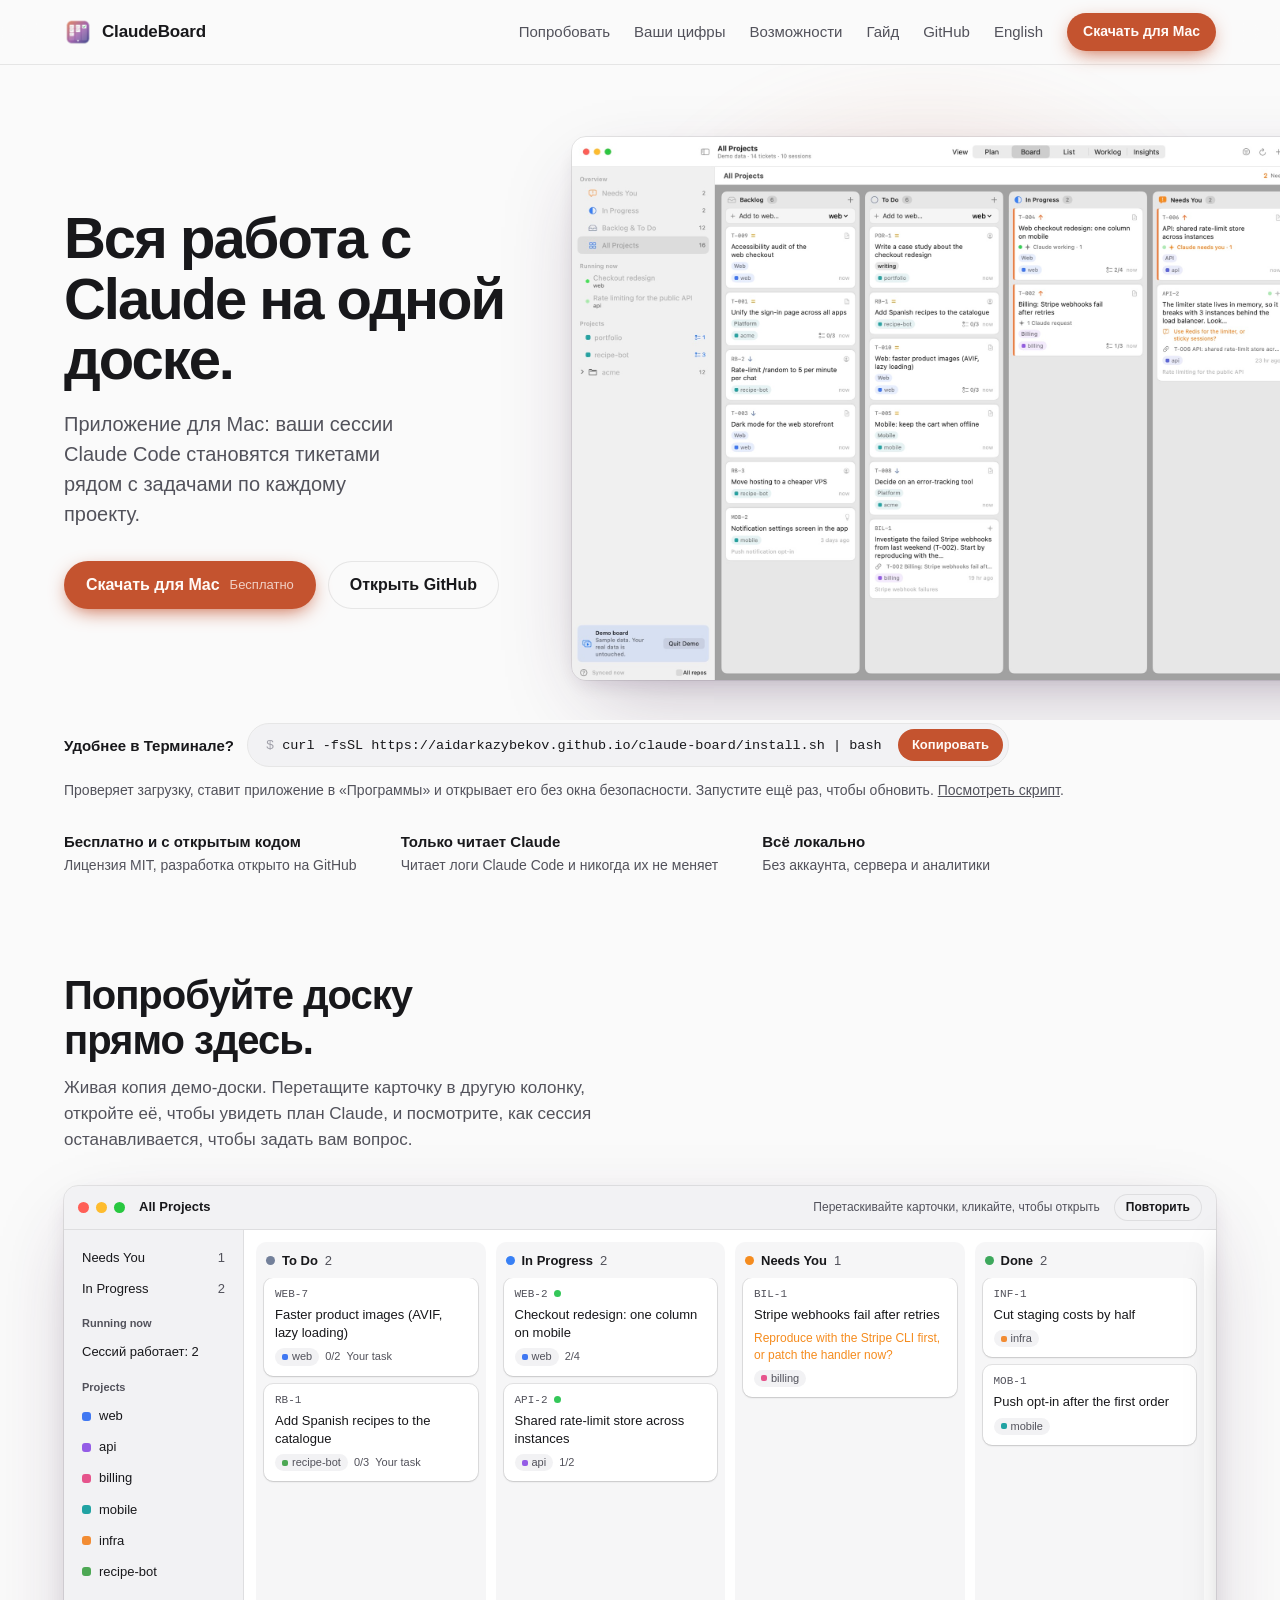
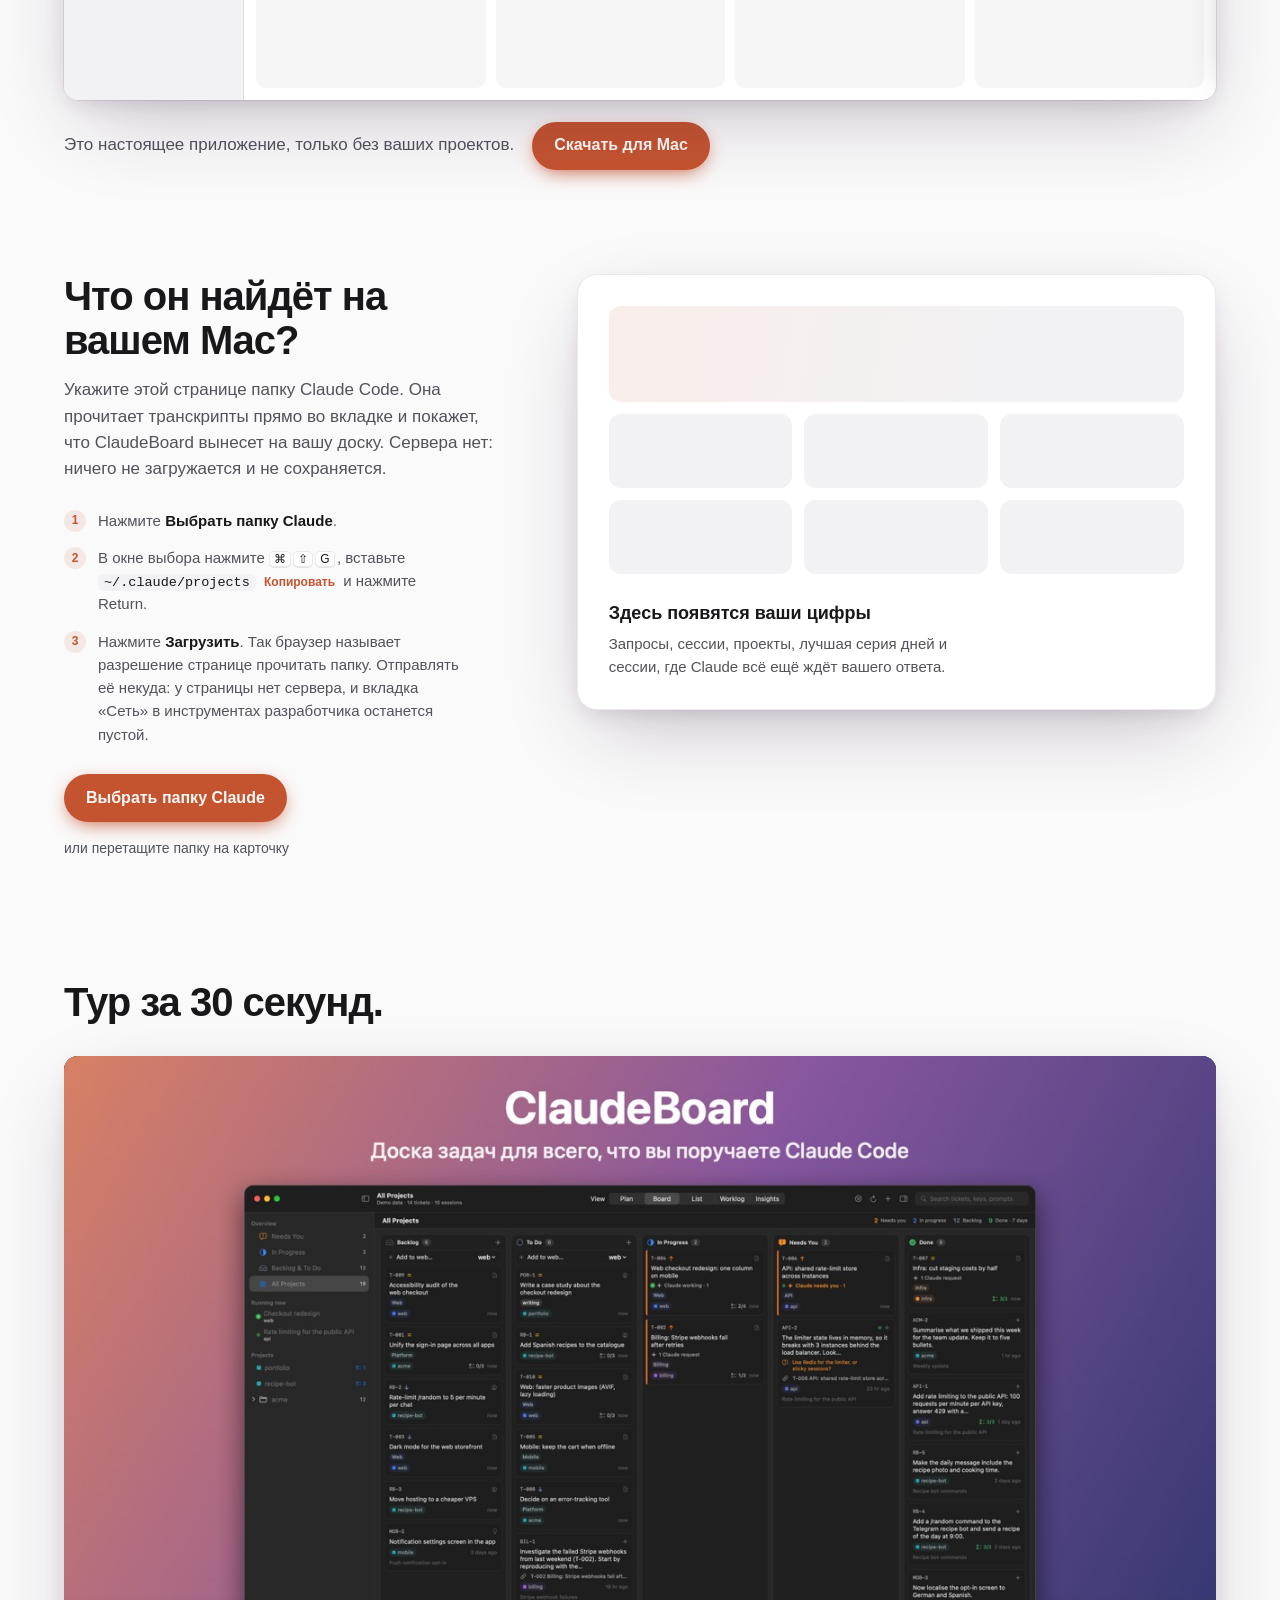
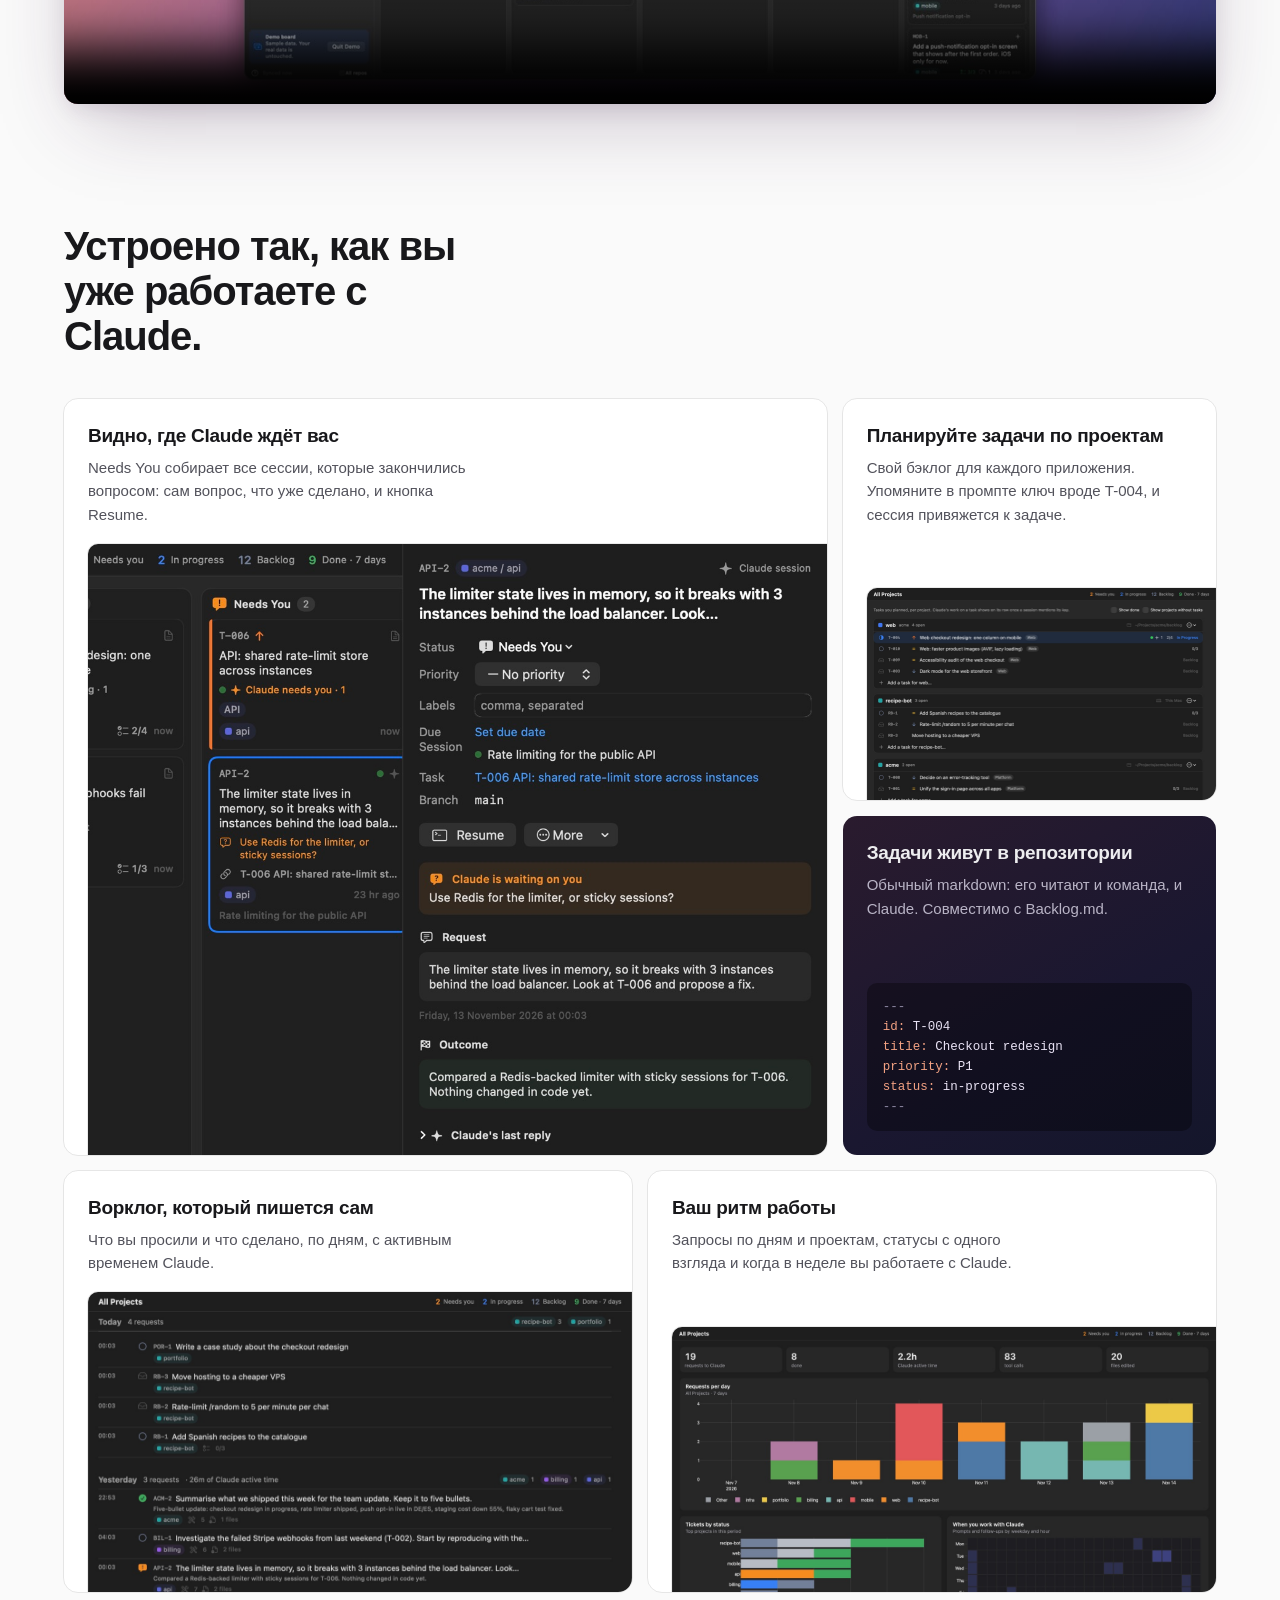
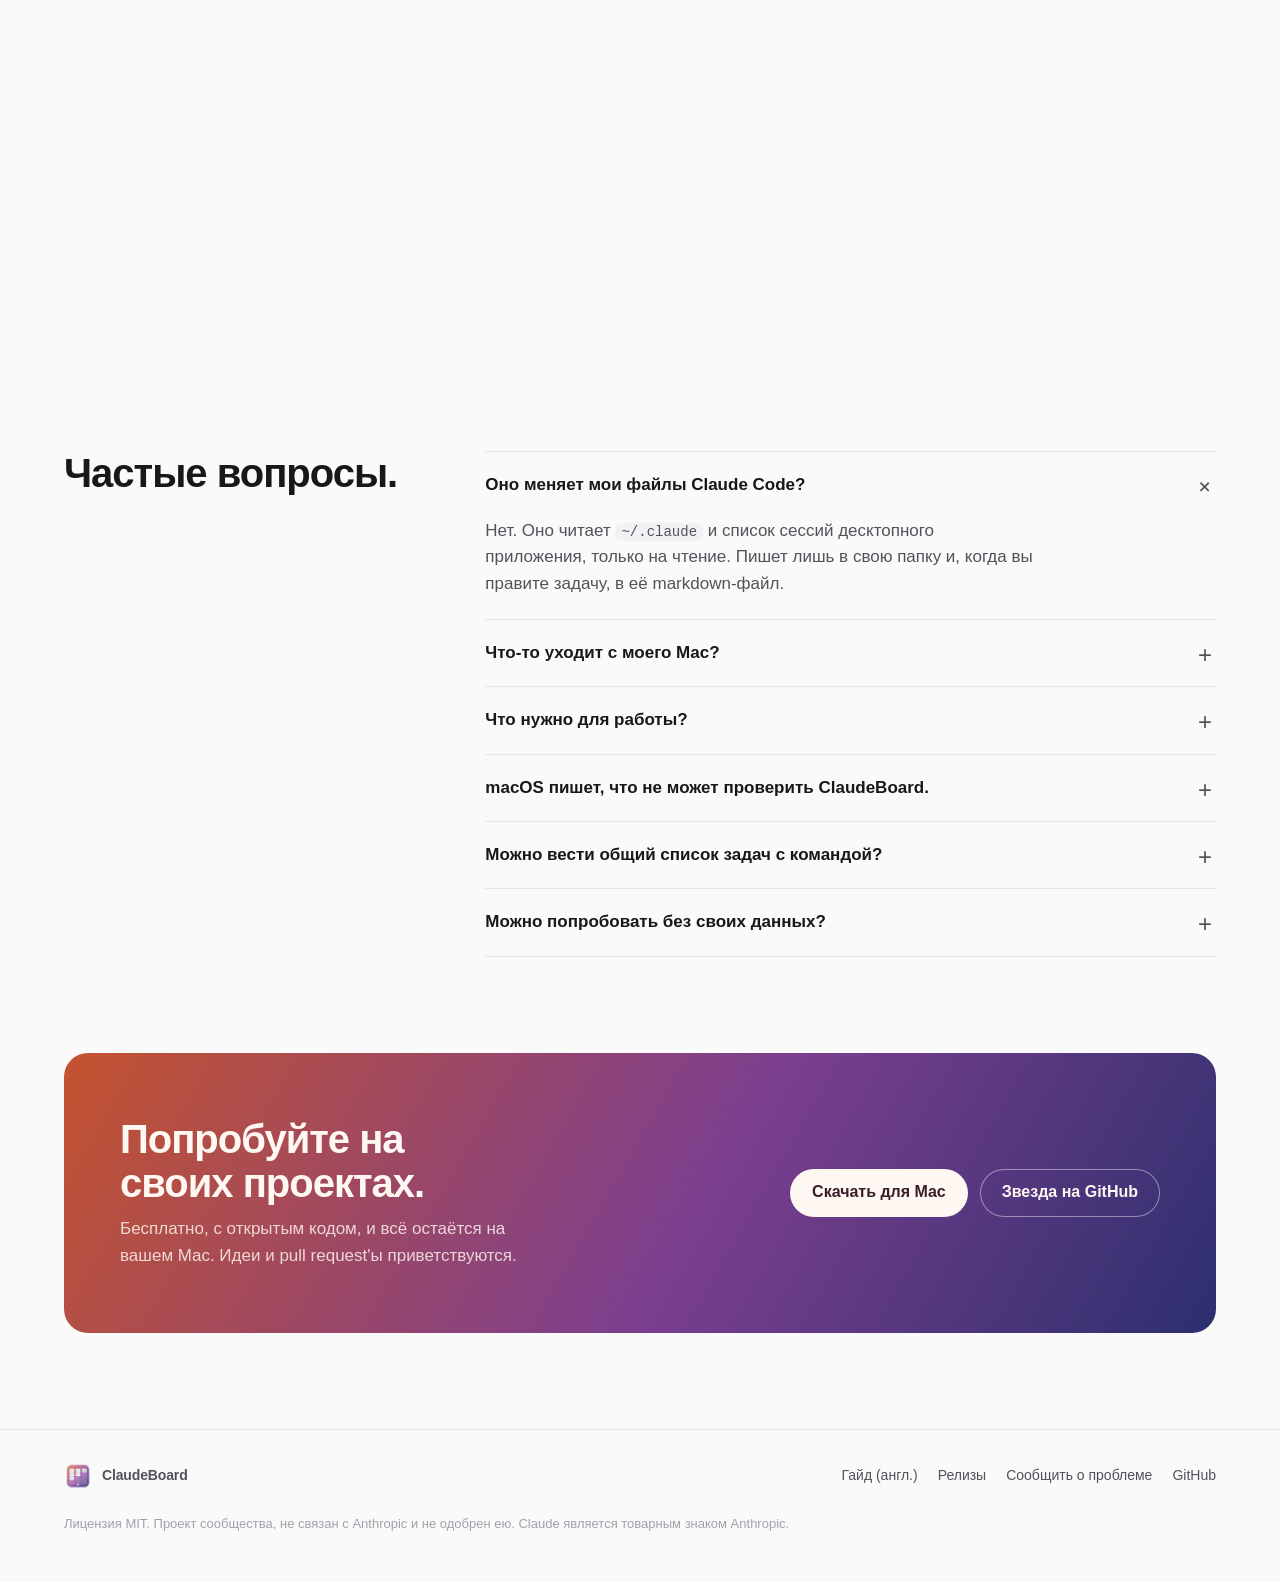
==== commit 102f595d: "Site: see what ClaudeBoard would find on your Mac, in the browser A new section (EN and RU, nav: You" ====
--- a/docs/ru/index.html
+++ b/docs/ru/index.html
@@ -32,6 +32,7 @@
     <a class="brand" href="./" aria-label="ClaudeBoard"><img src="../site/icon-64.png" alt=""><span>ClaudeBoard</span></a>
     <div class="links">
       <a href="#try">Попробовать</a>
+      <a href="#yours">Ваши цифры</a>
       <a href="#features">Возможности</a>
       <a href="https://github.com/aidarkazybekov/claude-board/blob/main/docs/GUIDE.md">Гайд</a>
       <a href="https://github.com/aidarkazybekov/claude-board">GitHub</a>
@@ -118,6 +119,41 @@
   </div>
 </section>
 
+<section class="yours" id="yours">
+  <div class="wrap">
+    <div class="yours-copy">
+      <h2 class="reveal">Что он найдёт на вашем Mac?</h2>
+      <p class="lead2 reveal">Укажите этой странице папку Claude Code. Она прочитает транскрипты прямо во вкладке и покажет, что ClaudeBoard вынесет на вашу доску. Сервера нет: ничего не загружается и не сохраняется.</p>
+      <ol class="yours-steps">
+        <li>Нажмите <strong>Выбрать папку Claude</strong>.</li>
+        <li>В окне выбора нажмите <kbd>⌘</kbd><kbd>⇧</kbd><kbd>G</kbd>, вставьте <code>~/.claude/projects</code> <button type="button" class="mini-copy" data-yours="path">Копировать</button> и нажмите Return.</li>
+        <li>Нажмите <strong>Загрузить</strong>. Так браузер называет разрешение странице прочитать папку. Отправлять её некуда: у страницы нет сервера, и вкладка «Сеть» в инструментах разработчика останется пустой.</li>
+      </ol>
+      <div class="yours-go">
+        <button type="button" class="btn btn-primary" id="yours-pick">Выбрать папку Claude</button>
+        <input type="file" id="yours-input" class="sr" webkitdirectory directory multiple tabindex="-1" aria-hidden="true">
+        <span>или перетащите папку на карточку</span>
+      </div>
+      <p class="yours-mobile">Откройте эту страницу на Mac, где вы работаете с Claude Code, чтобы увидеть свои цифры.</p>
+    </div>
+    <div class="yours-card" id="yours-card" data-state="idle" aria-live="polite">
+      <div class="y-idle">
+        <div class="y-ghost" aria-hidden="true"><i></i><i></i><i></i><i></i><i></i><i></i><i></i></div>
+        <p><strong>Здесь появятся ваши цифры</strong>Запросы, сессии, проекты, лучшая серия дней и сессии, где Claude всё ещё ждёт вашего ответа.</p>
+      </div>
+      <div class="y-reading"><div class="y-track"><i id="yours-bar"></i></div></div>
+      <p class="y-status" id="yours-status"></p>
+      <div class="y-result" id="yours-result"></div>
+      <div class="y-actions">
+        <a class="btn btn-primary" href="https://github.com/aidarkazybekov/claude-board/releases/latest/download/ClaudeBoard-macOS-arm64.zip">Получить живую доску</a>
+        <button type="button" class="btn btn-ghost" data-yours="share">Скопировать мои цифры</button>
+        <button type="button" class="y-clear" data-yours="clear">Очистить</button>
+      </div>
+      <p class="y-fine">Посчитано по правилам приложения. Приложение ещё читает историю запросов Claude Code, поэтому может найти больше. «Скопировать мои цифры» не включает названия проектов.</p>
+    </div>
+  </div>
+</section>
+
 <section class="video reveal" id="tour">
   <div class="wrap">
     <h2>Тур за 30 секунд.</h2>
@@ -248,5 +284,6 @@
 </footer>
 
 <script src="../site/main.js"></script>
+<script src="../site/yours.js"></script>
 </body>
 </html>
--- a/docs/site/style.css
+++ b/docs/site/style.css
@@ -55,7 +55,8 @@
   .btn:active { transform: translateY(1px) scale(.98); }
   .btn-primary { background: var(--accent); color: var(--accent-ink); box-shadow: 0 6px 20px -6px var(--accent); }
   .btn-primary:hover { transform: translateY(-1px); box-shadow: 0 10px 28px -8px var(--accent); }
-  .btn-ghost { color: var(--text); box-shadow: inset 0 0 0 1px var(--line); }
+  .btn-ghost { color: var(--text); background: transparent; box-shadow: inset 0 0 0 1px var(--line); }
+  button.btn { border: 0; font-family: inherit; cursor: pointer; }
   .btn-ghost:hover { background: var(--surface-2); }
   .btn small { font-weight: 500; opacity: .75; font-size: 13px; }
   :focus-visible { outline: 2px solid var(--accent); outline-offset: 3px; border-radius: 8px; }
@@ -302,3 +303,78 @@
     nav .btn small { display: none; }
     nav .brand span { display: none; }
   }
+
+  /* What would it find on your Mac: reads ~/.claude/projects in the tab. */
+  .yours { padding: 96px 0 24px; }
+  .yours .wrap { display: grid; grid-template-columns: minmax(0, 5fr) minmax(0, 7fr); gap: 56px; align-items: start; }
+  .yours h2 { max-width: 16ch; }
+  .yours .lead2 { margin-top: 14px; color: var(--muted); max-width: 46ch; }
+  .yours-steps { margin: 26px 0 0; padding: 0; list-style: none; counter-reset: s; display: grid; gap: 14px; font-size: 15px; color: var(--muted); max-width: 48ch; }
+  .yours-steps li { counter-increment: s; position: relative; padding-left: 34px; }
+  .yours-steps li::before { content: counter(s); position: absolute; left: 0; top: 1px; width: 22px; height: 22px; border-radius: 50%; display: grid; place-items: center;
+    font-size: 12px; font-weight: 700; color: var(--accent); background: var(--accent-soft); }
+  .yours-steps strong { color: var(--text); font-weight: 600; }
+  .yours-steps code { font: 13.5px ui-monospace, "SF Mono", Menlo, monospace; background: var(--surface-2); color: var(--text); padding: 1px 6px; border-radius: 6px; white-space: nowrap; }
+  .yours-steps kbd { font: 12px -apple-system, BlinkMacSystemFont, sans-serif; display: inline-block; min-width: 20px; text-align: center; padding: 1px 5px; margin-right: 2px;
+    border-radius: 5px; background: var(--surface); box-shadow: inset 0 0 0 1px var(--line), 0 1px 0 var(--line); color: var(--text); }
+  .mini-copy { font: 600 12px -apple-system, BlinkMacSystemFont, sans-serif; color: var(--accent); background: none; border: 0; padding: 2px 4px; cursor: pointer; border-radius: 6px; }
+  .mini-copy:hover { background: var(--accent-soft); }
+  .yours-go { margin-top: 28px; display: flex; align-items: center; gap: 16px; flex-wrap: wrap; }
+  .yours-go label { cursor: pointer; }
+  .yours-go span { color: var(--muted); font-size: 14px; }
+  .yours-mobile { display: none; margin-top: 22px; padding: 14px 16px; border-radius: 12px; background: var(--surface-2); color: var(--muted); font-size: 15px; }
+
+  .yours-card { position: relative; background: var(--surface); border-radius: 20px; padding: 32px; box-shadow: var(--shadow), inset 0 0 0 1px var(--line); min-height: 420px; transition: box-shadow .2s, transform .2s; }
+  .yours-card.over { box-shadow: var(--shadow), inset 0 0 0 2px var(--accent); transform: scale(1.01); }
+  .yours-card > div, .yours-card > .y-fine { display: none; }
+  .yours-card[data-state="idle"] .y-idle,
+  .yours-card[data-state="reading"] .y-reading,
+  .yours-card[data-state="done"] .y-result,
+  .yours-card[data-state="done"] .y-actions,
+  .yours-card[data-state="done"] > .y-fine { display: block; }
+  .yours-card[data-state="done"] .y-actions { display: flex; }
+  .y-idle { text-align: left; }
+  .y-ghost { display: grid; grid-template-columns: repeat(3, 1fr); gap: 12px; margin-bottom: 26px; }
+  .y-ghost i { height: 74px; border-radius: 12px; background: var(--surface-2); }
+  .y-ghost i:first-child { grid-column: 1 / -1; height: 96px; background: linear-gradient(100deg, var(--accent-soft), var(--surface-2) 70%); }
+  .y-idle p { color: var(--muted); font-size: 15px; max-width: 44ch; }
+  .y-idle strong { display: block; color: var(--text); font-size: 18px; margin-bottom: 4px; }
+  .y-reading { padding-top: 150px; }
+  .y-track { height: 6px; border-radius: 3px; background: var(--surface-2); overflow: hidden; }
+  .y-track i { display: block; height: 100%; background: var(--accent); transform-origin: left; transform: scaleX(0); transition: transform .12s linear; }
+  .y-status { margin-top: 14px; color: var(--muted); font-size: 14px; font-variant-numeric: tabular-nums; }
+  .y-status:empty { display: none; }
+  .y-status.err { color: var(--accent); font-weight: 600; }
+  .y-big { margin: 0; line-height: 1; }
+  .y-num { font-size: clamp(64px, 8vw, 104px); font-weight: 800; letter-spacing: -0.045em; font-variant-numeric: tabular-nums;
+    background: linear-gradient(95deg, #dc7854, #8c4d9e); -webkit-background-clip: text; background-clip: text; color: transparent; }
+  .y-since { margin-top: 8px; font-size: 19px; color: var(--muted); }
+  .y-tiles { margin-top: 26px; display: grid; grid-template-columns: repeat(3, minmax(0, 1fr)); gap: 10px; }
+  .y-tiles div { background: var(--surface-2); border-radius: 12px; padding: 14px 14px 12px; min-width: 0; }
+  .y-tiles b { display: block; font-size: 26px; letter-spacing: -0.02em; font-variant-numeric: tabular-nums; white-space: nowrap; overflow: hidden; text-overflow: ellipsis; }
+  .y-tiles span { display: block; font-size: 13px; color: var(--muted); line-height: 1.3; margin-top: 2px; }
+  .y-wait { margin-top: 16px; padding: 14px 16px; border-radius: 12px; background: rgb(232 140 48 / 0.13); box-shadow: inset 3px 0 0 #e88c30; }
+  .y-wait strong { display: block; font-size: 16px; }
+  .y-wait span { display: block; color: var(--muted); font-size: 14px; margin-top: 2px; }
+  .y-top { margin-top: 22px; }
+  .y-top h4 { margin: 0 0 8px; font-size: 13px; text-transform: uppercase; letter-spacing: .06em; color: var(--muted); font-weight: 600; }
+  .y-top ol { list-style: none; margin: 0; padding: 0; }
+  .y-top li { display: flex; justify-content: space-between; gap: 16px; padding: 9px 0; border-top: 1px solid var(--line); font-size: 15px; }
+  .y-top li span:first-child { font-weight: 600; overflow: hidden; text-overflow: ellipsis; white-space: nowrap; }
+  .y-top li span:last-child { color: var(--muted); font-variant-numeric: tabular-nums; white-space: nowrap; }
+  .y-note { margin-top: 14px; font-size: 13.5px; color: var(--muted); }
+  .y-actions { margin-top: 24px; gap: 12px; align-items: center; flex-wrap: wrap; }
+  .y-clear { margin-left: auto; background: none; border: 0; color: var(--muted); font: inherit; font-size: 14px; cursor: pointer; text-decoration: underline; text-underline-offset: 3px; }
+  .y-fine { margin-top: 16px; font-size: 12.5px; color: var(--faint); line-height: 1.5; }
+  @media (max-width: 900px) {
+    .yours { padding-top: 72px; }
+    .yours .wrap { grid-template-columns: 1fr; gap: 32px; }
+    .yours-card { padding: 22px; min-height: 0; }
+    .y-tiles { grid-template-columns: repeat(2, minmax(0, 1fr)); }
+  }
+  @media (hover: none) and (pointer: coarse) {
+    .yours-steps, .yours-go { display: none; }
+    .yours-mobile { display: block; }
+  }
+  .y-share { display: block; width: 100%; margin-top: 14px; padding: 10px 12px; border: 0; border-radius: 10px; resize: none;
+    font: 14px/1.45 -apple-system, BlinkMacSystemFont, sans-serif; color: var(--text); background: var(--surface-2); box-shadow: inset 0 0 0 1px var(--accent); }
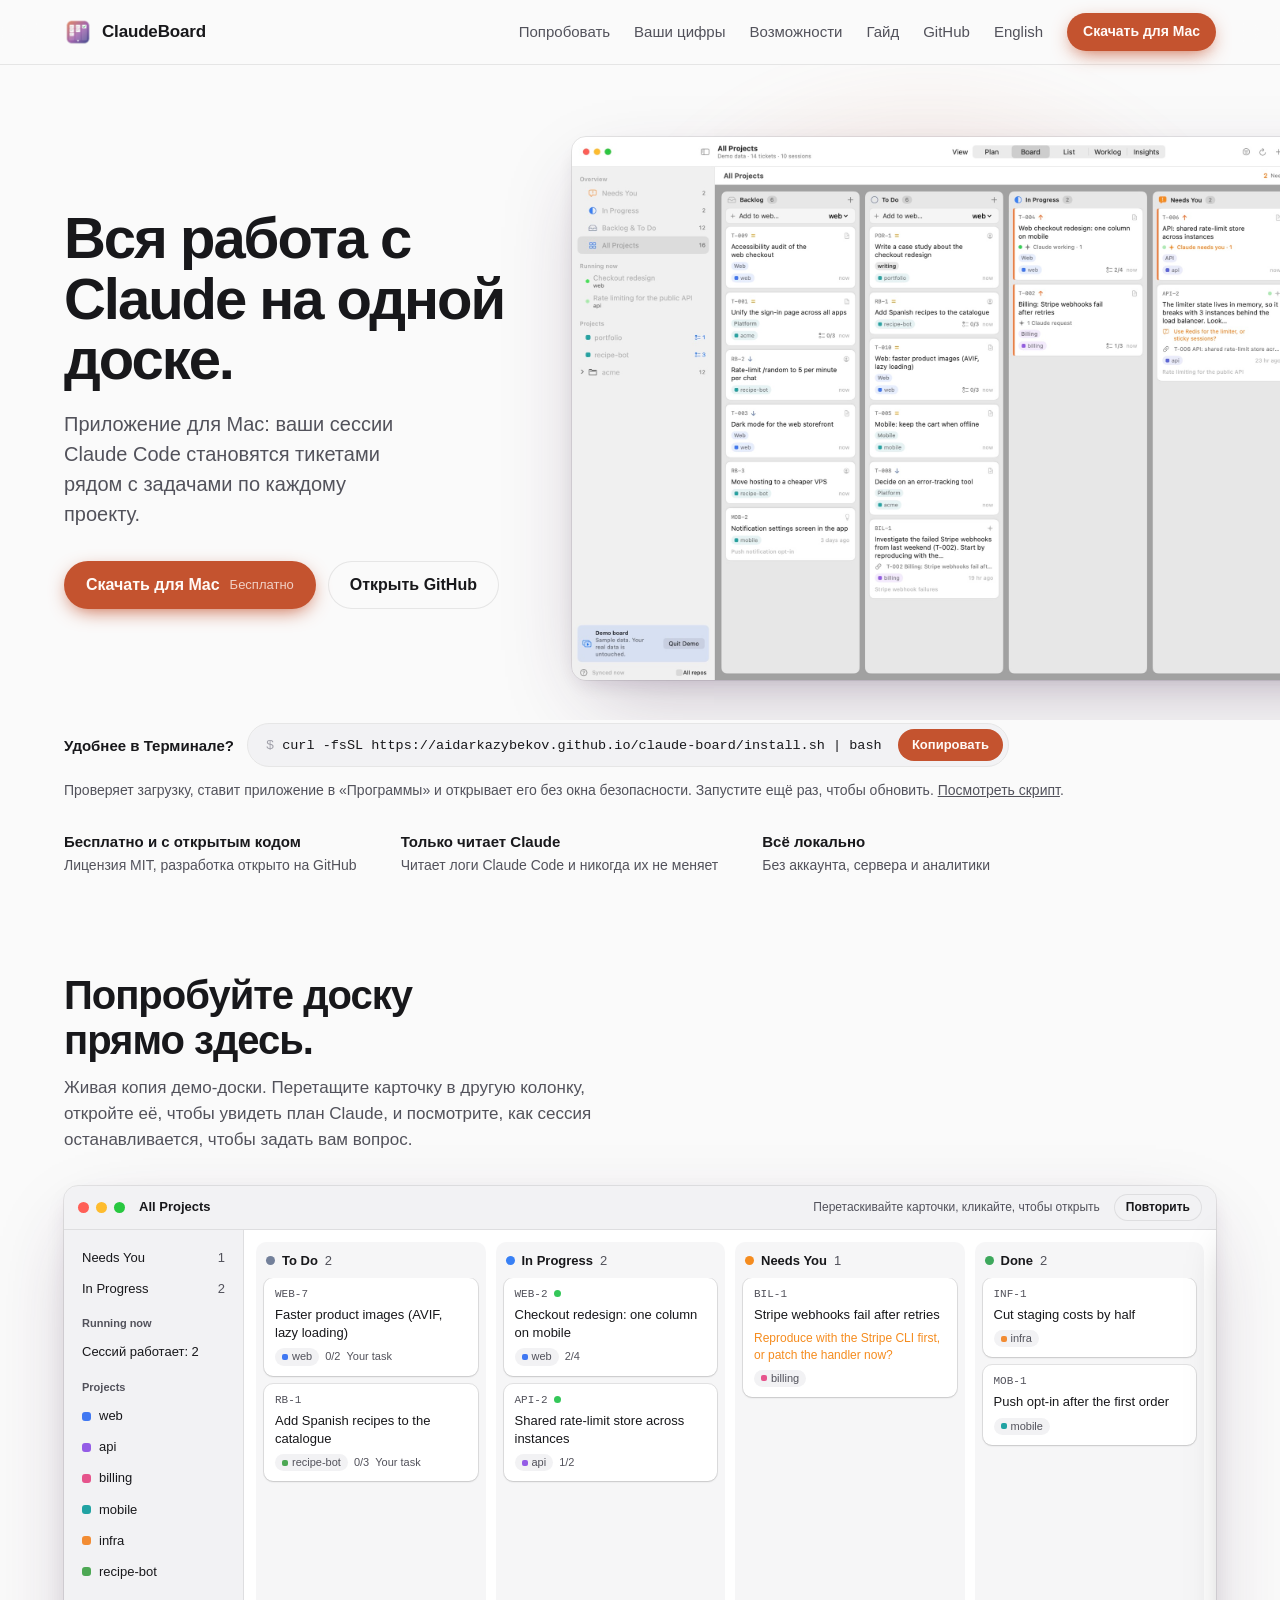
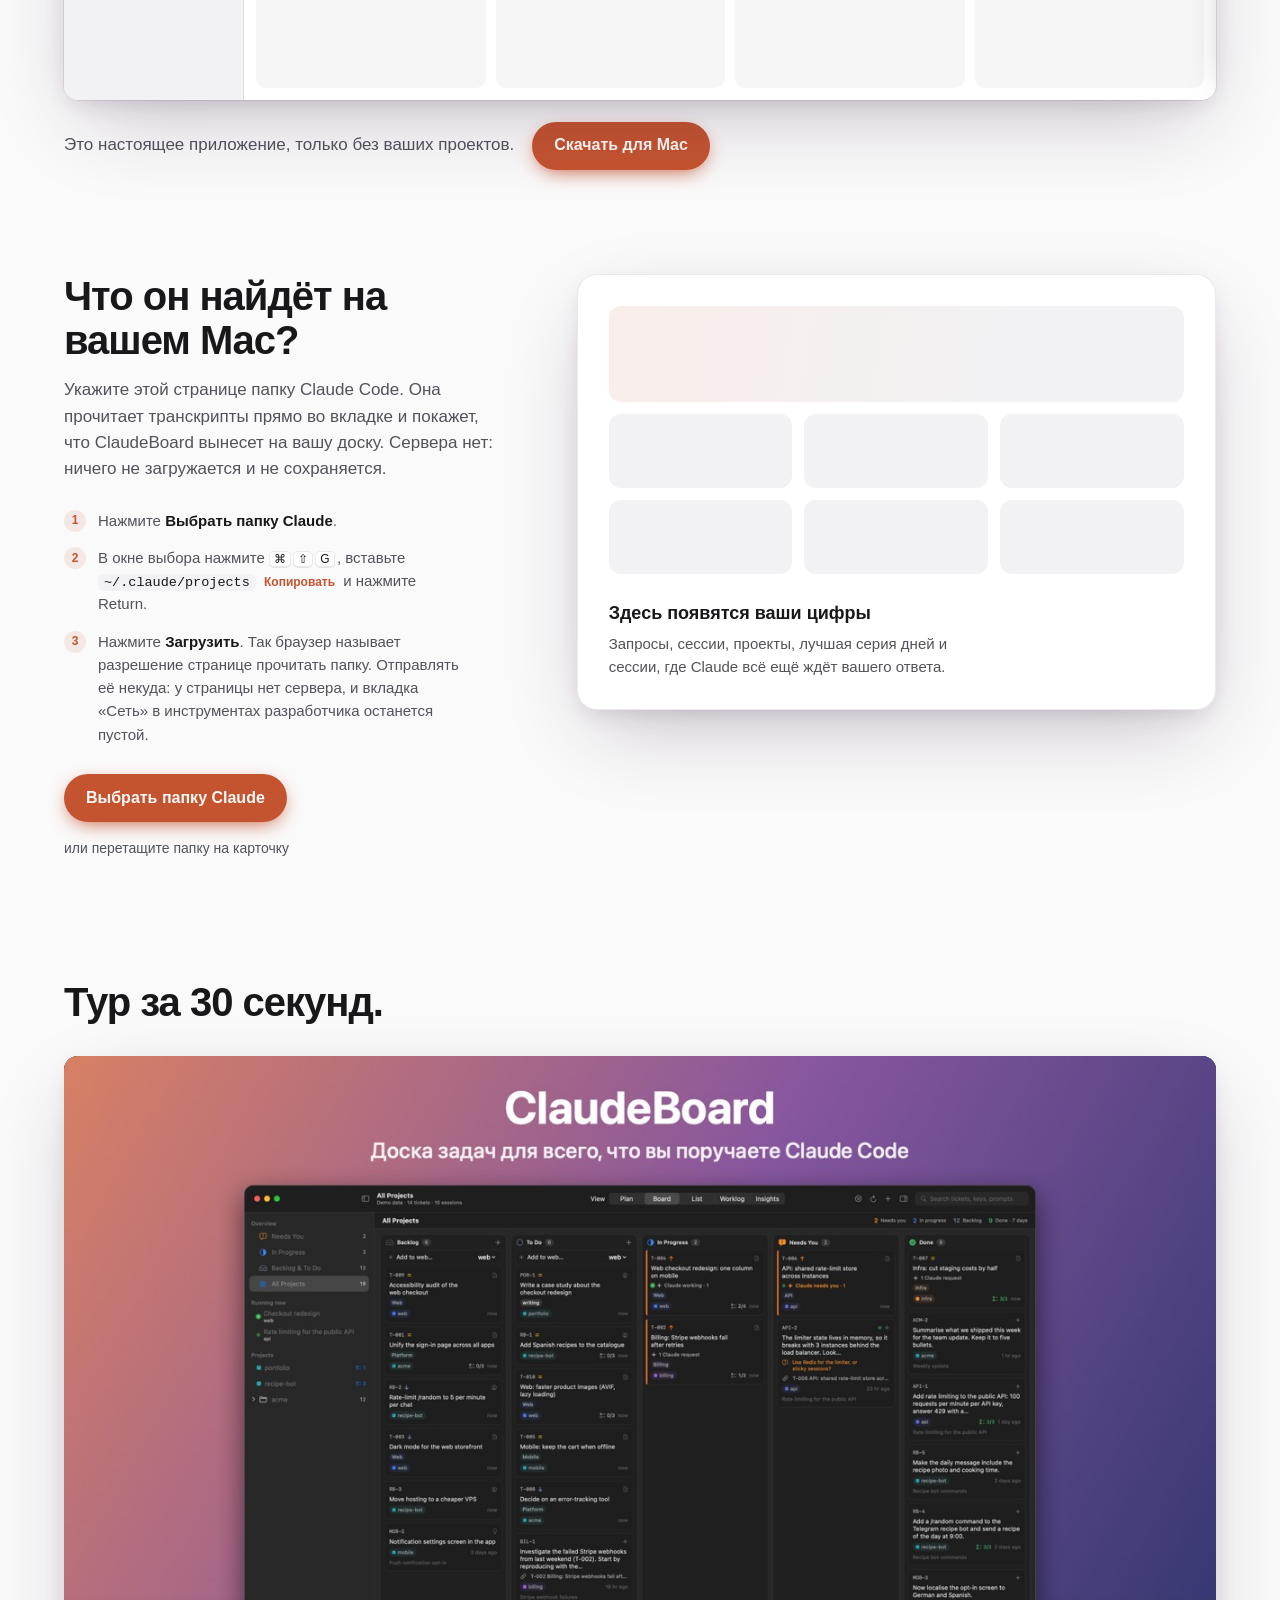
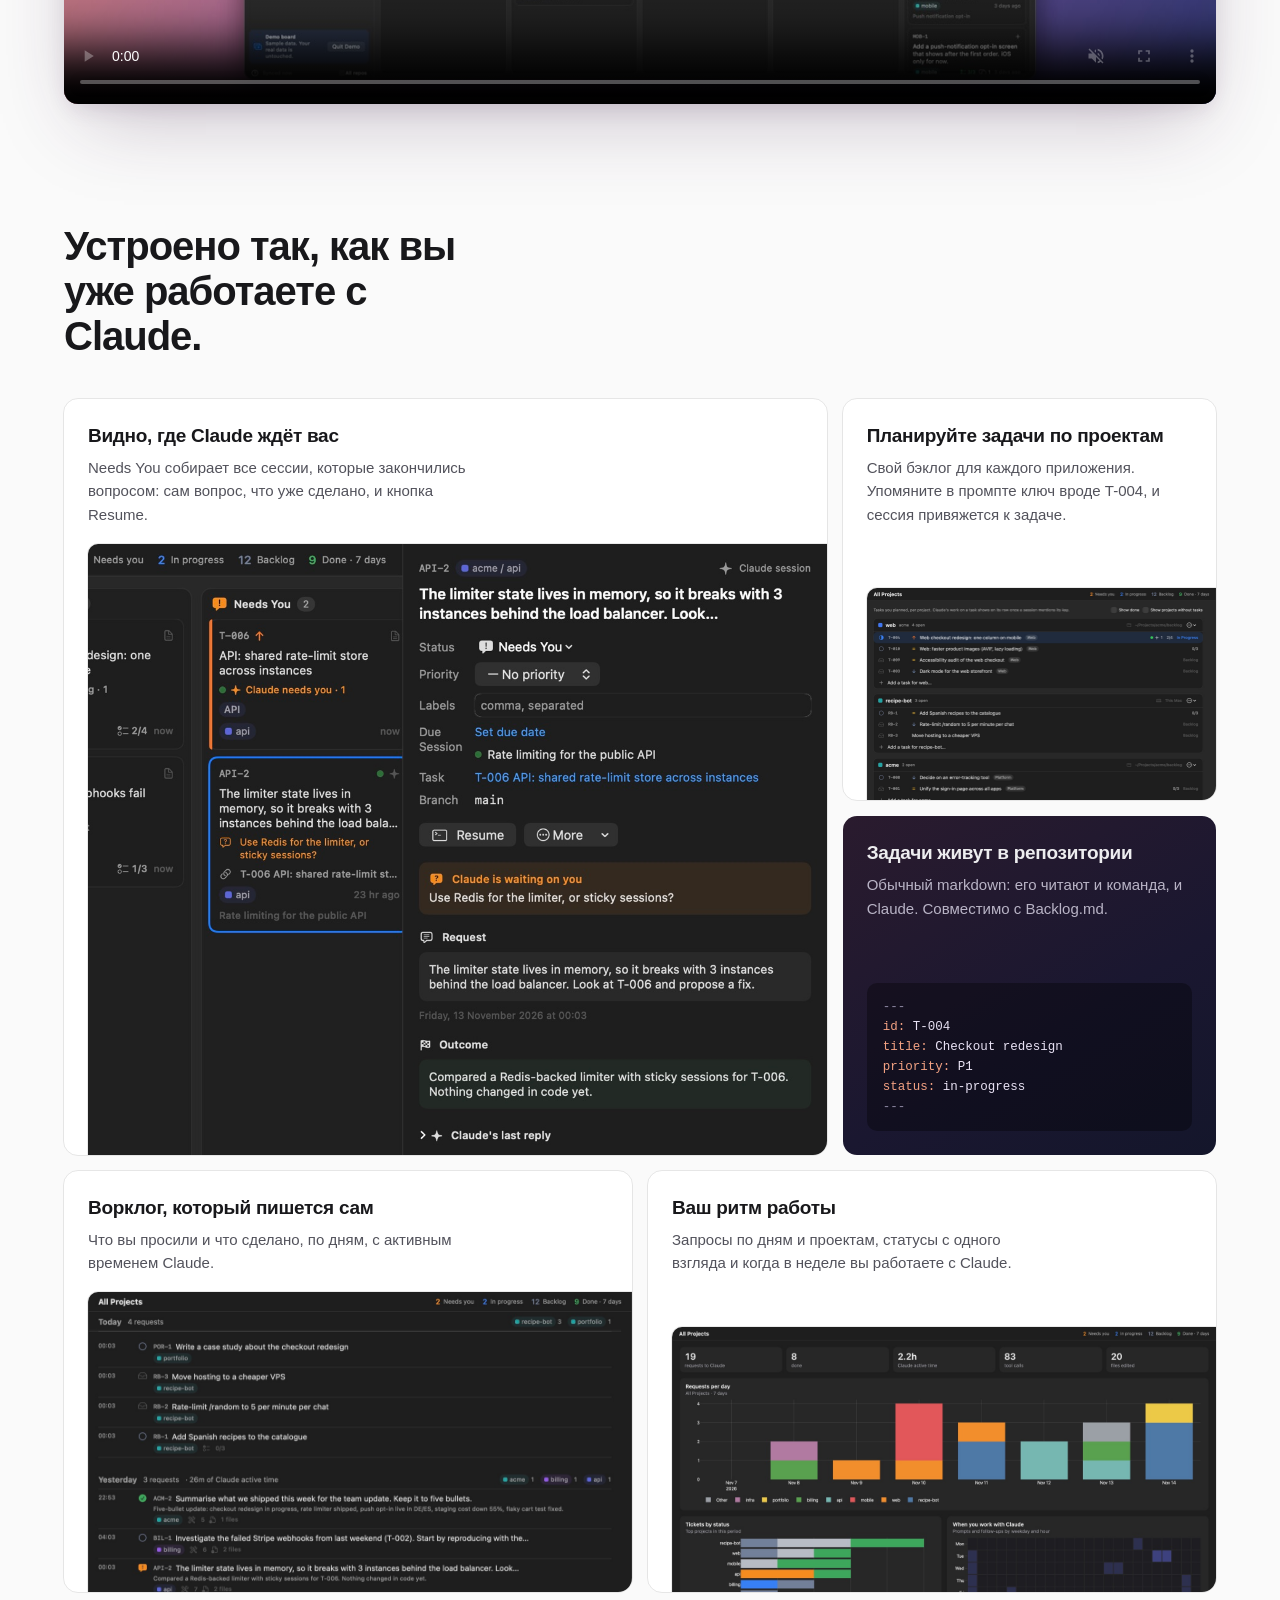
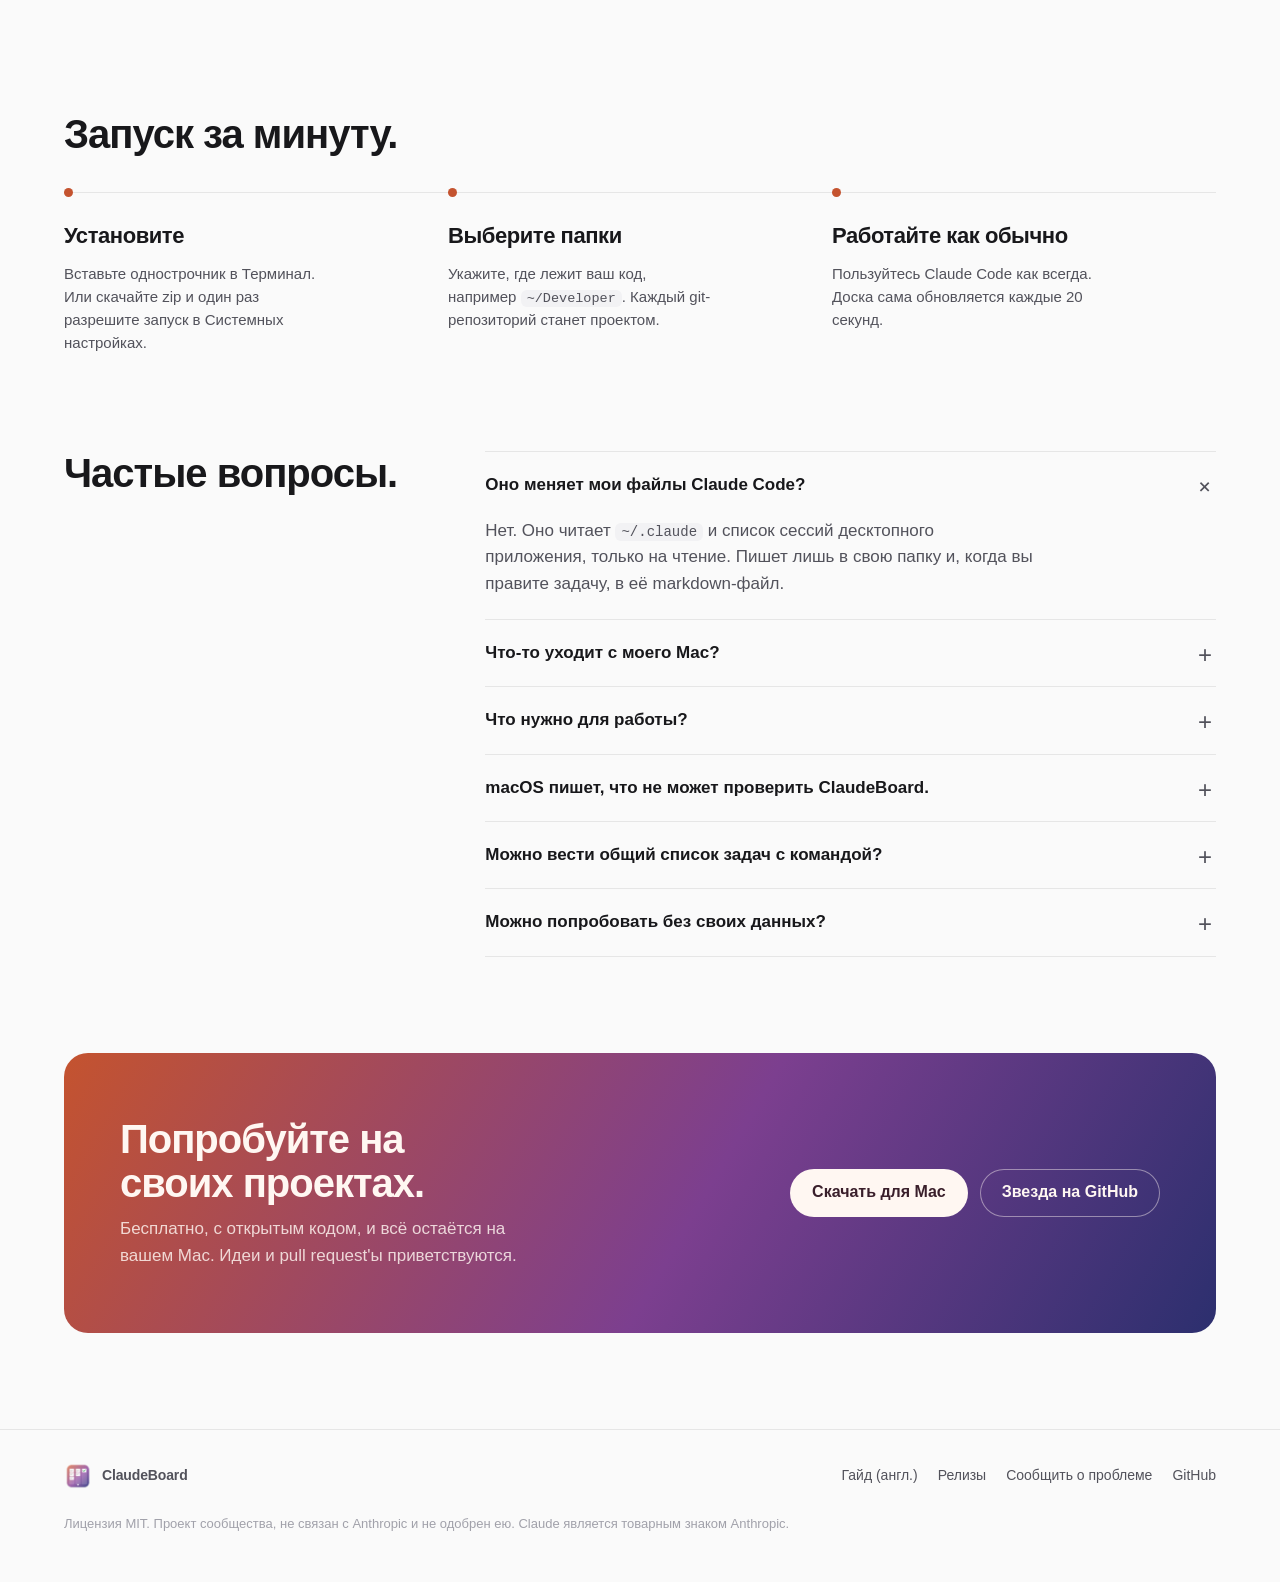
==== commit b96a4931: "Site: on phones, send the page to your Mac instead of downloading Most visitors from a channel post " ====
--- a/docs/ru/index.html
+++ b/docs/ru/index.html
@@ -134,7 +134,7 @@
         <input type="file" id="yours-input" class="sr" webkitdirectory directory multiple tabindex="-1" aria-hidden="true">
         <span>или перетащите папку на карточку</span>
       </div>
-      <p class="yours-mobile">Откройте эту страницу на Mac, где вы работаете с Claude Code, чтобы увидеть свои цифры.</p>
+      <div class="yours-mobile"><p>Откройте эту страницу на Mac, где вы работаете с Claude Code, чтобы увидеть свои цифры.</p><a class="btn btn-primary" href="https://github.com/aidarkazybekov/claude-board/releases/latest/download/ClaudeBoard-macOS-arm64.zip">Скачать для Mac</a></div>
     </div>
     <div class="yours-card" id="yours-card" data-state="idle" aria-live="polite">
       <div class="y-idle">
@@ -283,6 +283,22 @@
   </div>
 </footer>
 
+<dialog class="handoff" id="handoff" aria-labelledby="handoff-title" data-cta="Отправить на Mac" data-copied="Ссылка скопирована" data-press="Выделите и скопируйте ссылку">
+  <form method="dialog"><button class="handoff-x" aria-label="Закрыть">Закрыть</button></form>
+  <img src="../site/icon-180.png" width="56" height="56" alt="">
+  <h2 id="handoff-title">Установите на Mac</h2>
+  <p>ClaudeBoard — приложение для Mac и Claude Code. Отправьте эту страницу на свой Mac и установите там примерно за минуту.</p>
+  <div class="handoff-actions">
+    <button type="button" class="btn btn-primary" data-handoff="share">Отправить на Mac…</button>
+    <a class="btn btn-ghost" data-handoff="mail" href="mailto:?subject=ClaudeBoard%20%D0%BD%D0%B0%20%D0%BC%D0%BE%D0%B9%20Mac">Прислать ссылку на почту</a>
+    <button type="button" class="btn btn-ghost" data-handoff="copy">Скопировать ссылку</button>
+  </div>
+  <input class="handoff-url" type="text" readonly aria-label="Ссылка на эту страницу" hidden>
+  <p class="handoff-note">Подойдёт AirDrop, сообщение самому себе или заметка. В Safari страницу также может предложить Handoff в Dock на Mac.</p>
+  <a class="handoff-try" href="#try" data-handoff="try">А пока попробуйте доску прямо на телефоне</a>
+  <a class="handoff-zip" data-handoff="zip" href="https://github.com/aidarkazybekov/claude-board/releases/latest/download/ClaudeBoard-macOS-arm64.zip">Всё равно скачать zip</a>
+</dialog>
+
 <script src="../site/main.js"></script>
 <script src="../site/yours.js"></script>
 </body>
--- a/docs/site/style.css
+++ b/docs/site/style.css
@@ -323,6 +323,8 @@
   .yours-go label { cursor: pointer; }
   .yours-go span { color: var(--muted); font-size: 14px; }
   .yours-mobile { display: none; margin-top: 22px; padding: 14px 16px; border-radius: 12px; background: var(--surface-2); color: var(--muted); font-size: 15px; }
+  .yours-mobile p { margin: 0 0 12px; }
+  .yours-mobile .btn { width: 100%; justify-content: center; }
 
   .yours-card { position: relative; background: var(--surface); border-radius: 20px; padding: 32px; box-shadow: var(--shadow), inset 0 0 0 1px var(--line); min-height: 420px; transition: box-shadow .2s, transform .2s; }
   .yours-card.over { box-shadow: var(--shadow), inset 0 0 0 2px var(--accent); transform: scale(1.01); }
@@ -378,3 +380,26 @@
   }
   .y-share { display: block; width: 100%; margin-top: 14px; padding: 10px 12px; border: 0; border-radius: 10px; resize: none;
     font: 14px/1.45 -apple-system, BlinkMacSystemFont, sans-serif; color: var(--text); background: var(--surface-2); box-shadow: inset 0 0 0 1px var(--accent); }
+
+  /* Phones: "Send to my Mac" sheet instead of downloading a Mac zip onto the phone. */
+  .handoff { border: 0; padding: 26px 22px calc(22px + env(safe-area-inset-bottom)); margin: auto auto 0; width: 100%; max-width: 520px;
+    border-radius: 22px 22px 0 0; background: var(--surface); color: var(--text); box-shadow: 0 -20px 60px -20px rgb(0 0 0 / .5); }
+  .handoff[open] { animation: handoff-up .32s cubic-bezier(.16,1,.3,1); }
+  .handoff::backdrop { background: rgb(10 10 12 / .45); -webkit-backdrop-filter: blur(6px); backdrop-filter: blur(6px); }
+  @keyframes handoff-up { from { transform: translateY(40px); opacity: 0; } to { transform: none; opacity: 1; } }
+  @media (prefers-reduced-motion: reduce) { .handoff[open] { animation: none; } }
+  .handoff h2 { font-size: 24px; margin: 14px 0 6px; }
+  .handoff p { margin: 0; color: var(--muted); font-size: 16px; }
+  .handoff-x { position: absolute; top: 14px; right: 14px; border: 0; background: var(--surface-2); color: var(--muted); font: 600 13px -apple-system, BlinkMacSystemFont, sans-serif;
+    padding: 6px 12px; border-radius: 999px; cursor: pointer; }
+  .handoff-actions { display: grid; gap: 10px; margin-top: 20px; }
+  .handoff-actions .btn { justify-content: center; width: 100%; }
+  .handoff-url { width: 100%; margin-top: 10px; padding: 10px 12px; border-radius: 10px; border: 0; background: var(--surface-2); color: var(--text);
+    font: 15px ui-monospace, "SF Mono", Menlo, monospace; box-shadow: inset 0 0 0 1px var(--accent); }
+  .handoff-note { margin-top: 16px !important; font-size: 14px !important; }
+  .handoff-try { display: block; margin-top: 16px; color: var(--accent); font-weight: 600; text-decoration: none; }
+  .handoff-zip { display: block; margin-top: 10px; color: var(--faint); font-size: 13px; }
+  @media (hover: none) and (pointer: coarse) {
+    .install { display: none; }
+  }
+  .handoff [hidden] { display: none !important; }
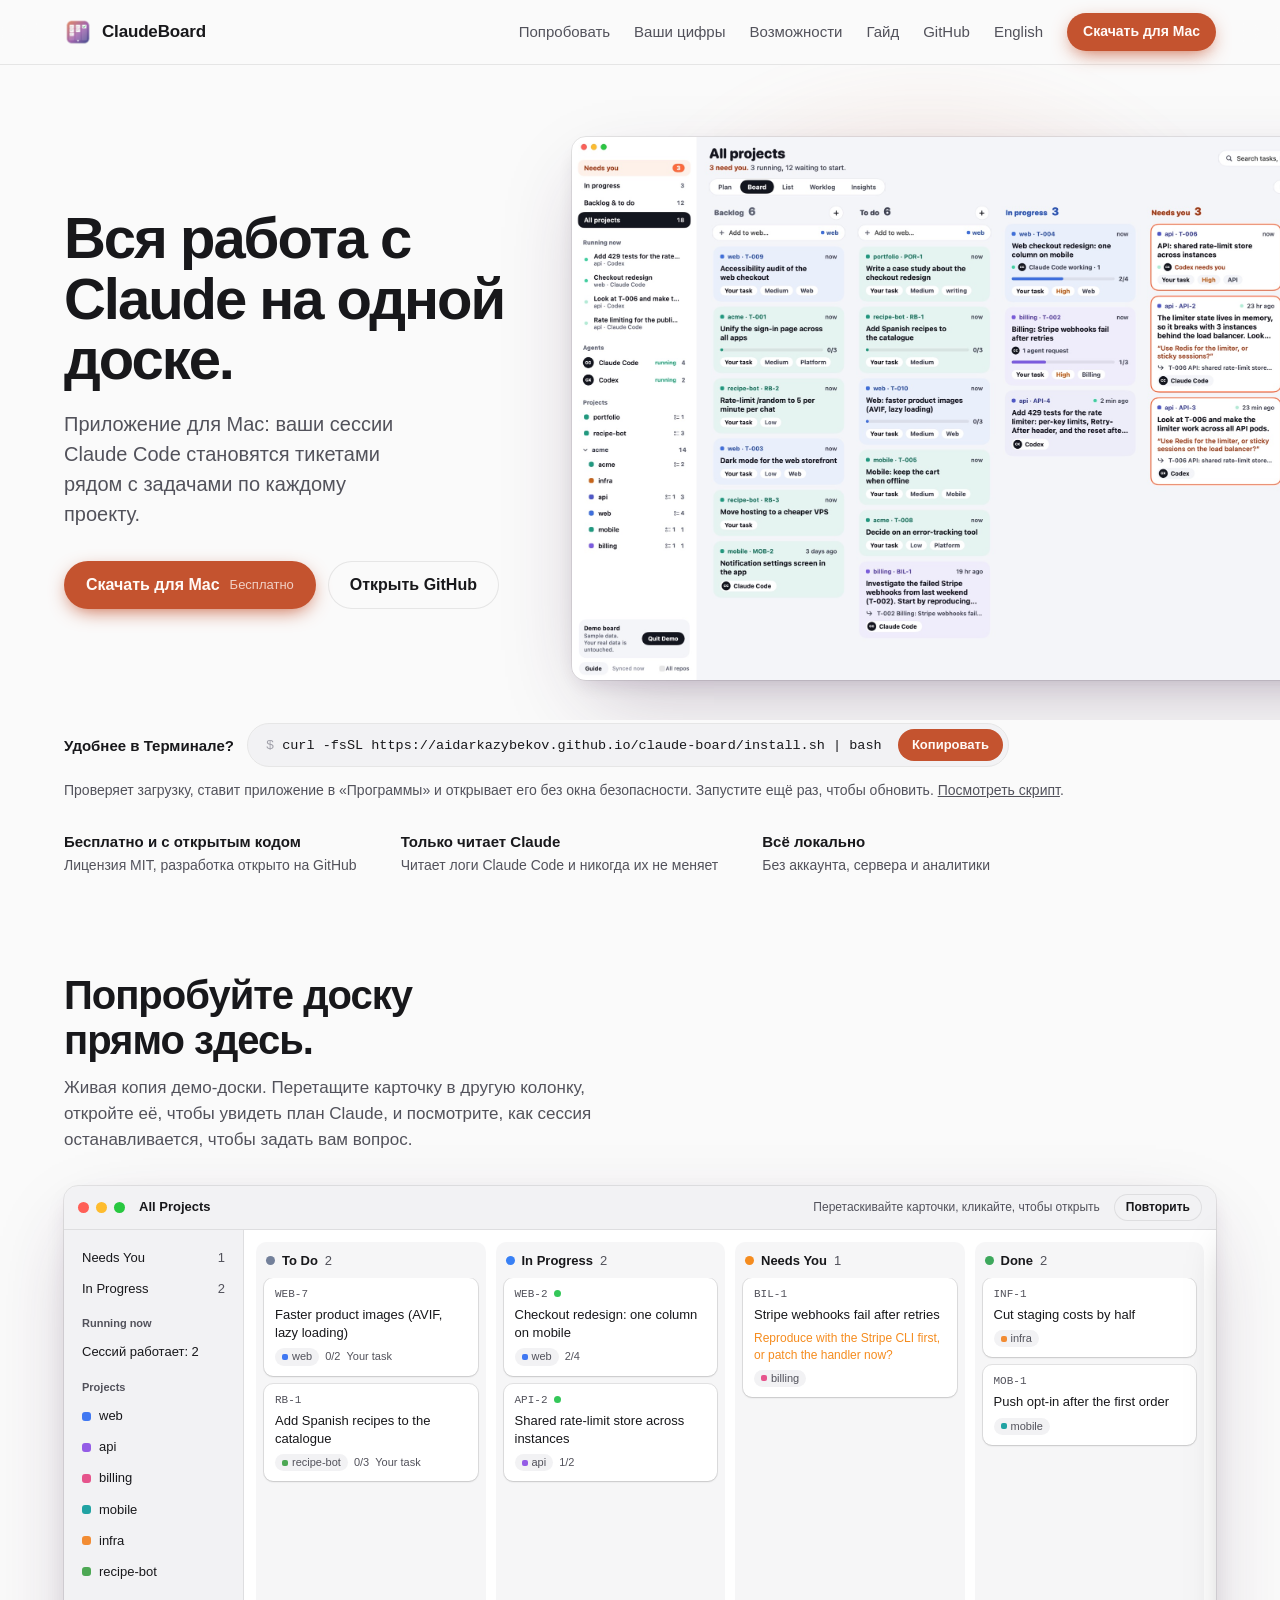
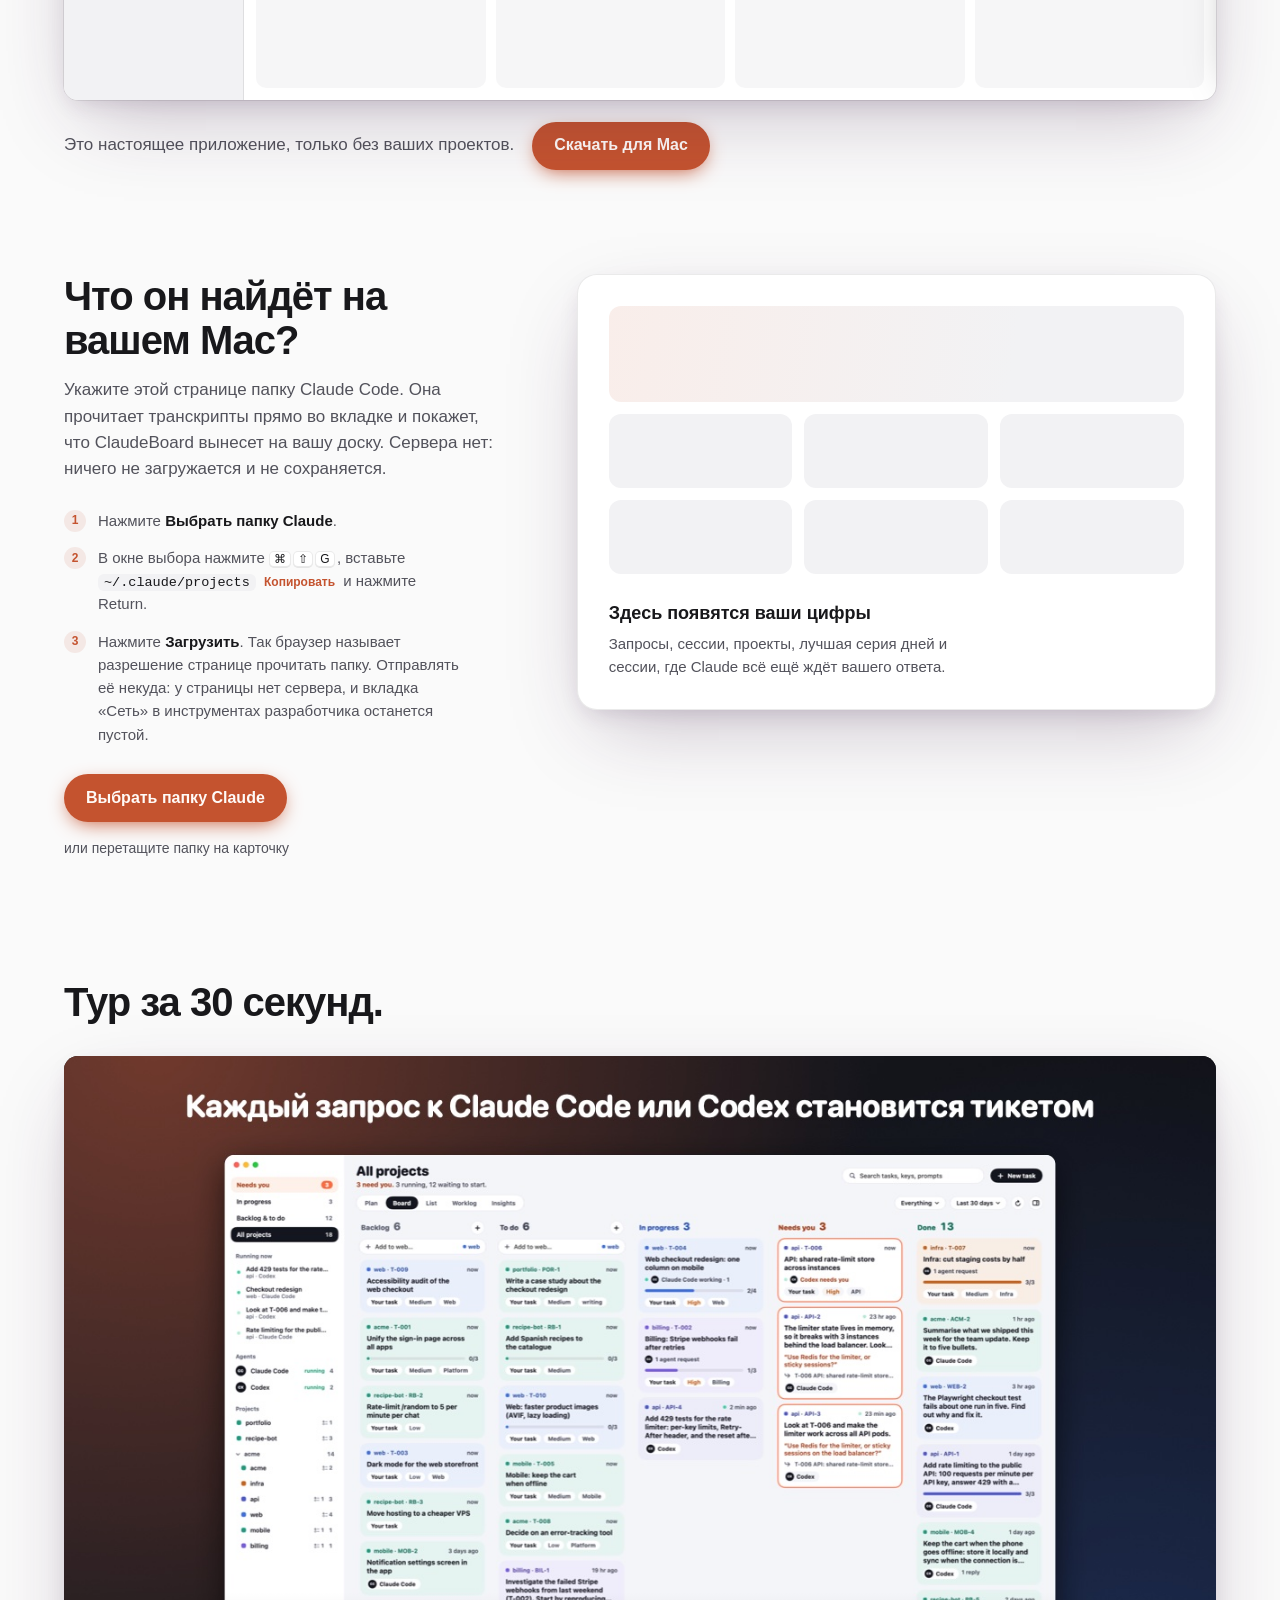
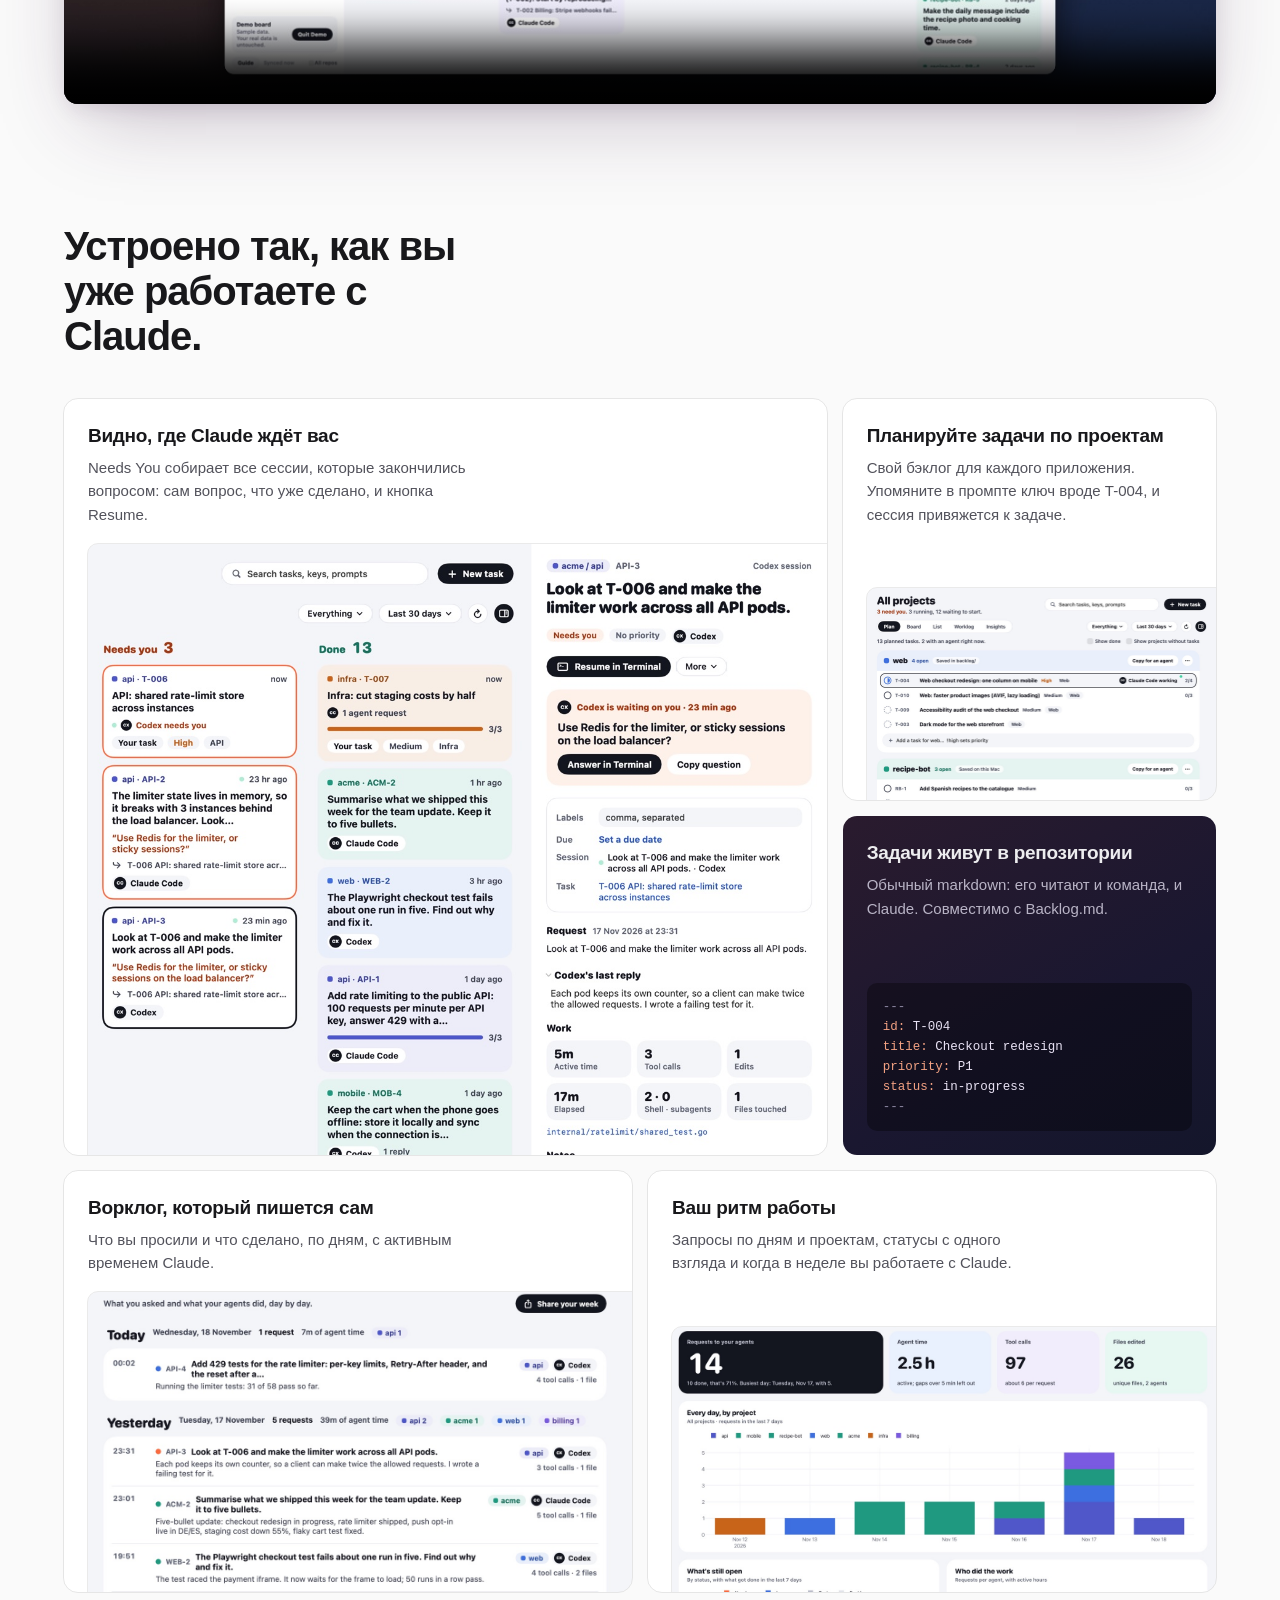
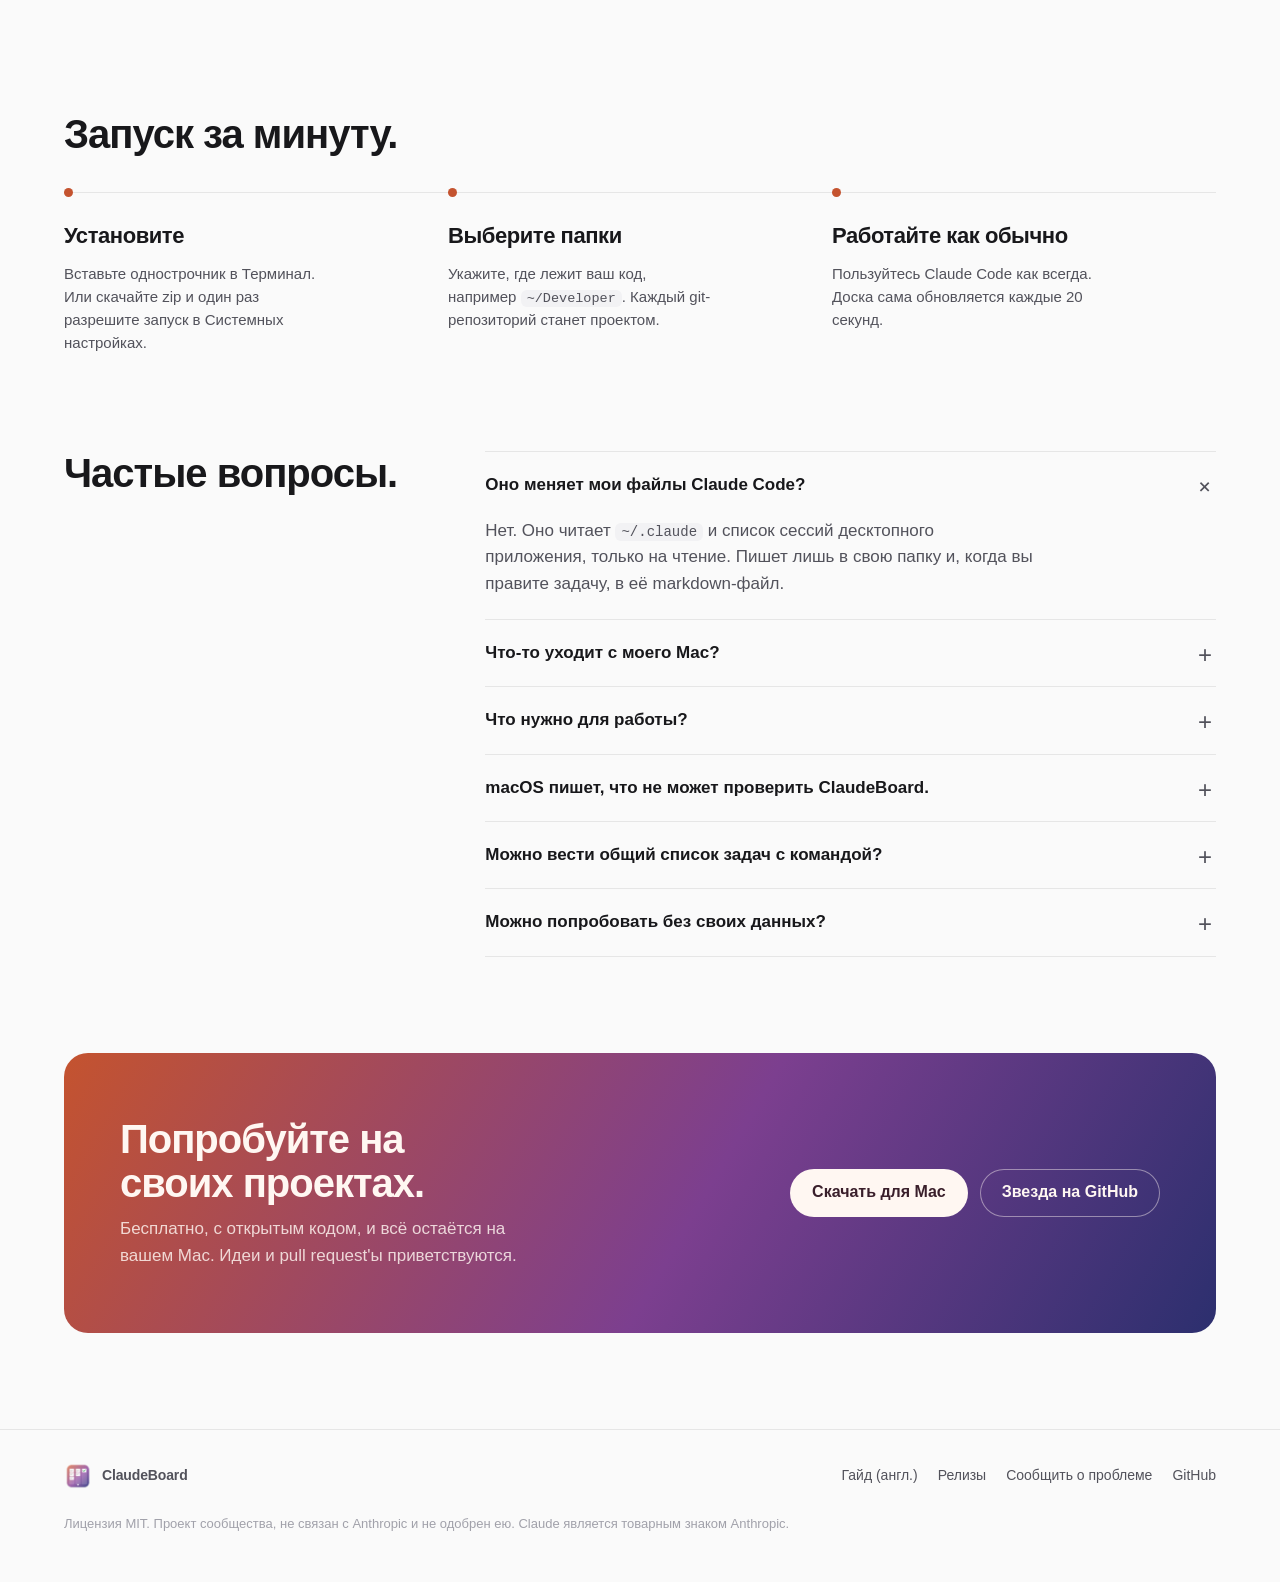
==== commit 91a87673: "Media: README, guide and site images in the new design - Every README, guide and site image is rende" ====
--- a/docs/ru/index.html
+++ b/docs/ru/index.html
@@ -55,7 +55,7 @@
     <div class="shot">
       <picture>
         <source srcset="../site/hero-dark.jpg" media="(prefers-color-scheme: dark)">
-        <img src="../site/hero-light.jpg" width="2200" height="1375" alt="ClaudeBoard: сессии Claude Code в виде тикетов в колонках Backlog, To Do, In Progress, Needs You и Done" fetchpriority="high">
+        <img src="../site/hero-light.jpg" width="2200" height="1375" alt="ClaudeBoard: запросы к Claude Code и Codex в виде тикетов в колонках Backlog, To do, In progress, Needs you и Done" fetchpriority="high">
       </picture>
     </div>
   </div>
@@ -173,7 +173,7 @@
           <h3>Видно, где Claude ждёт вас</h3>
           <p>Needs You собирает все сессии, которые закончились вопросом: сам вопрос, что уже сделано, и кнопка Resume.</p>
         </div>
-        <div class="media"><img src="../site/needs-you.jpg" loading="lazy" width="1200" height="992" alt="Тикет в Needs You с вопросом Claude"></div>
+        <div class="media"><img src="../site/needs-you.jpg" loading="lazy" width="1200" height="992" alt="Тикет Codex в Needs you с вопросом агента"></div>
       </article>
       <article class="cell b reveal">
         <div class="copy">
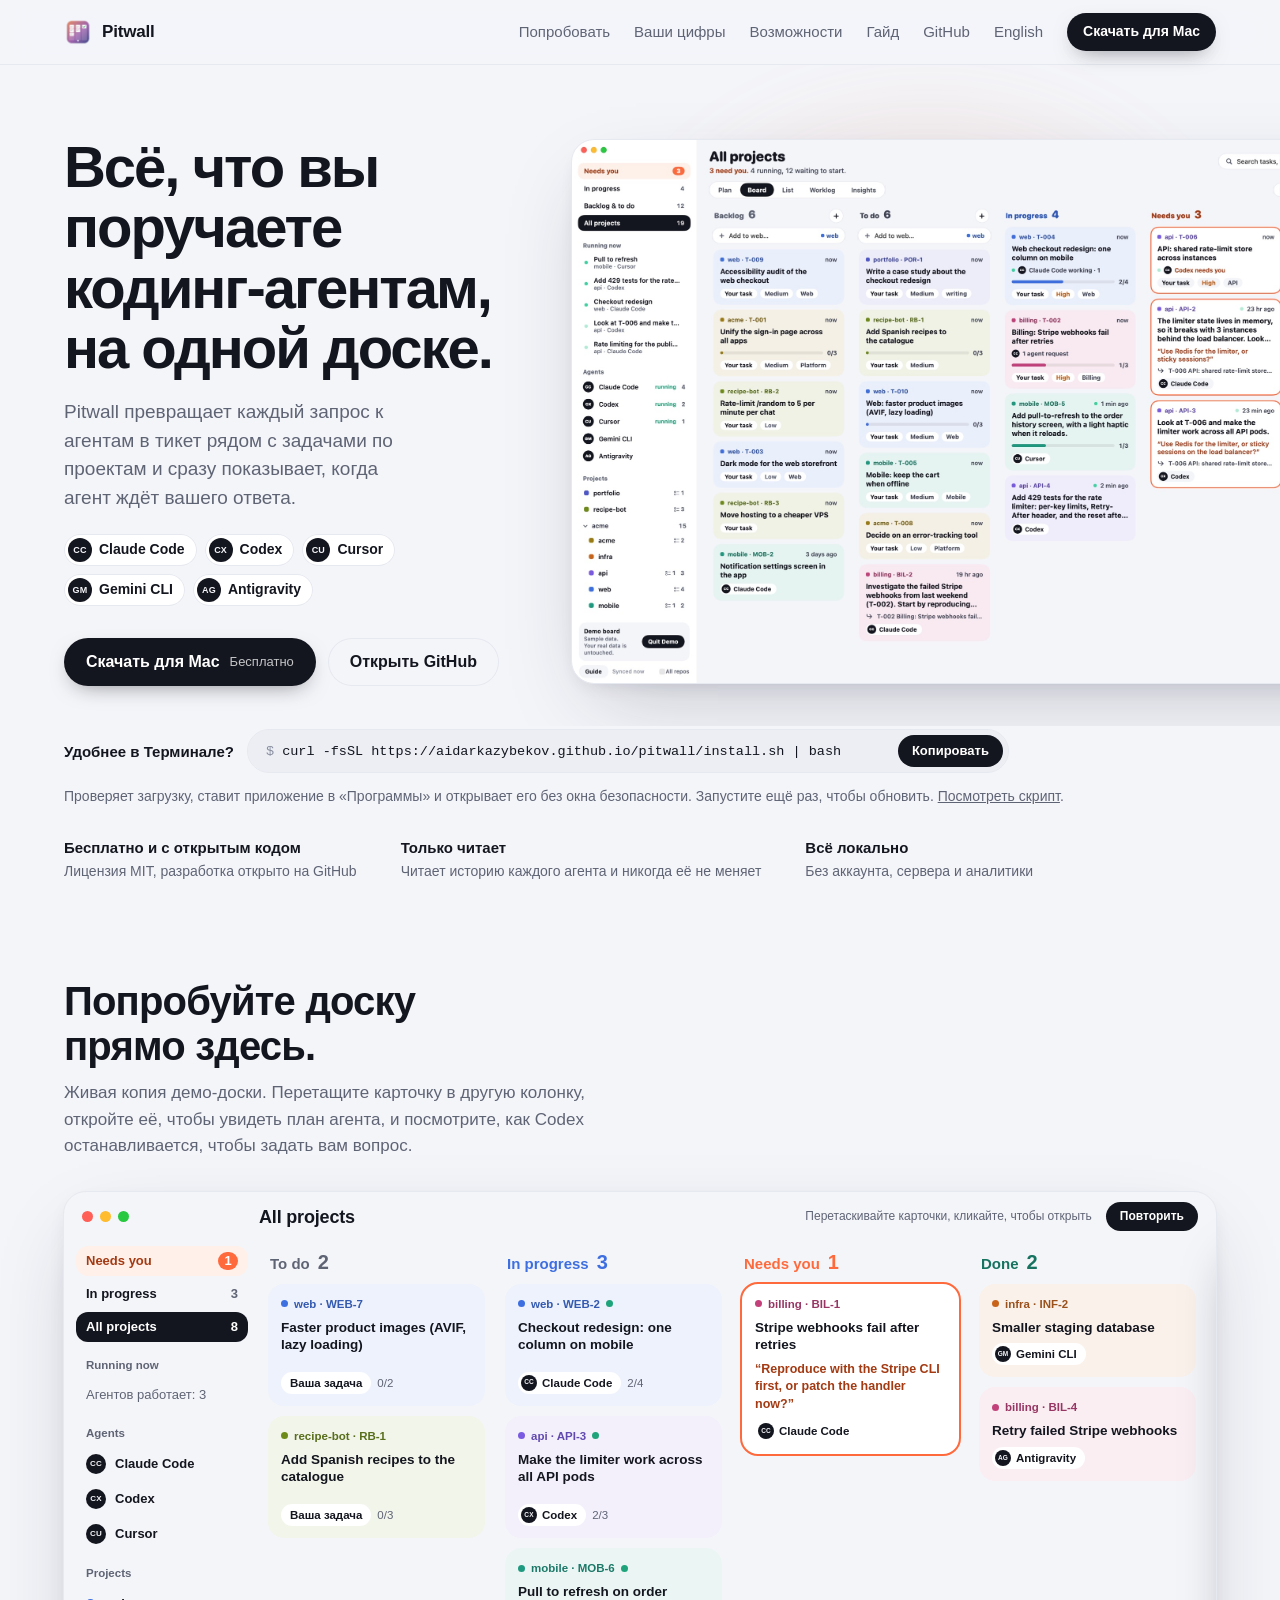
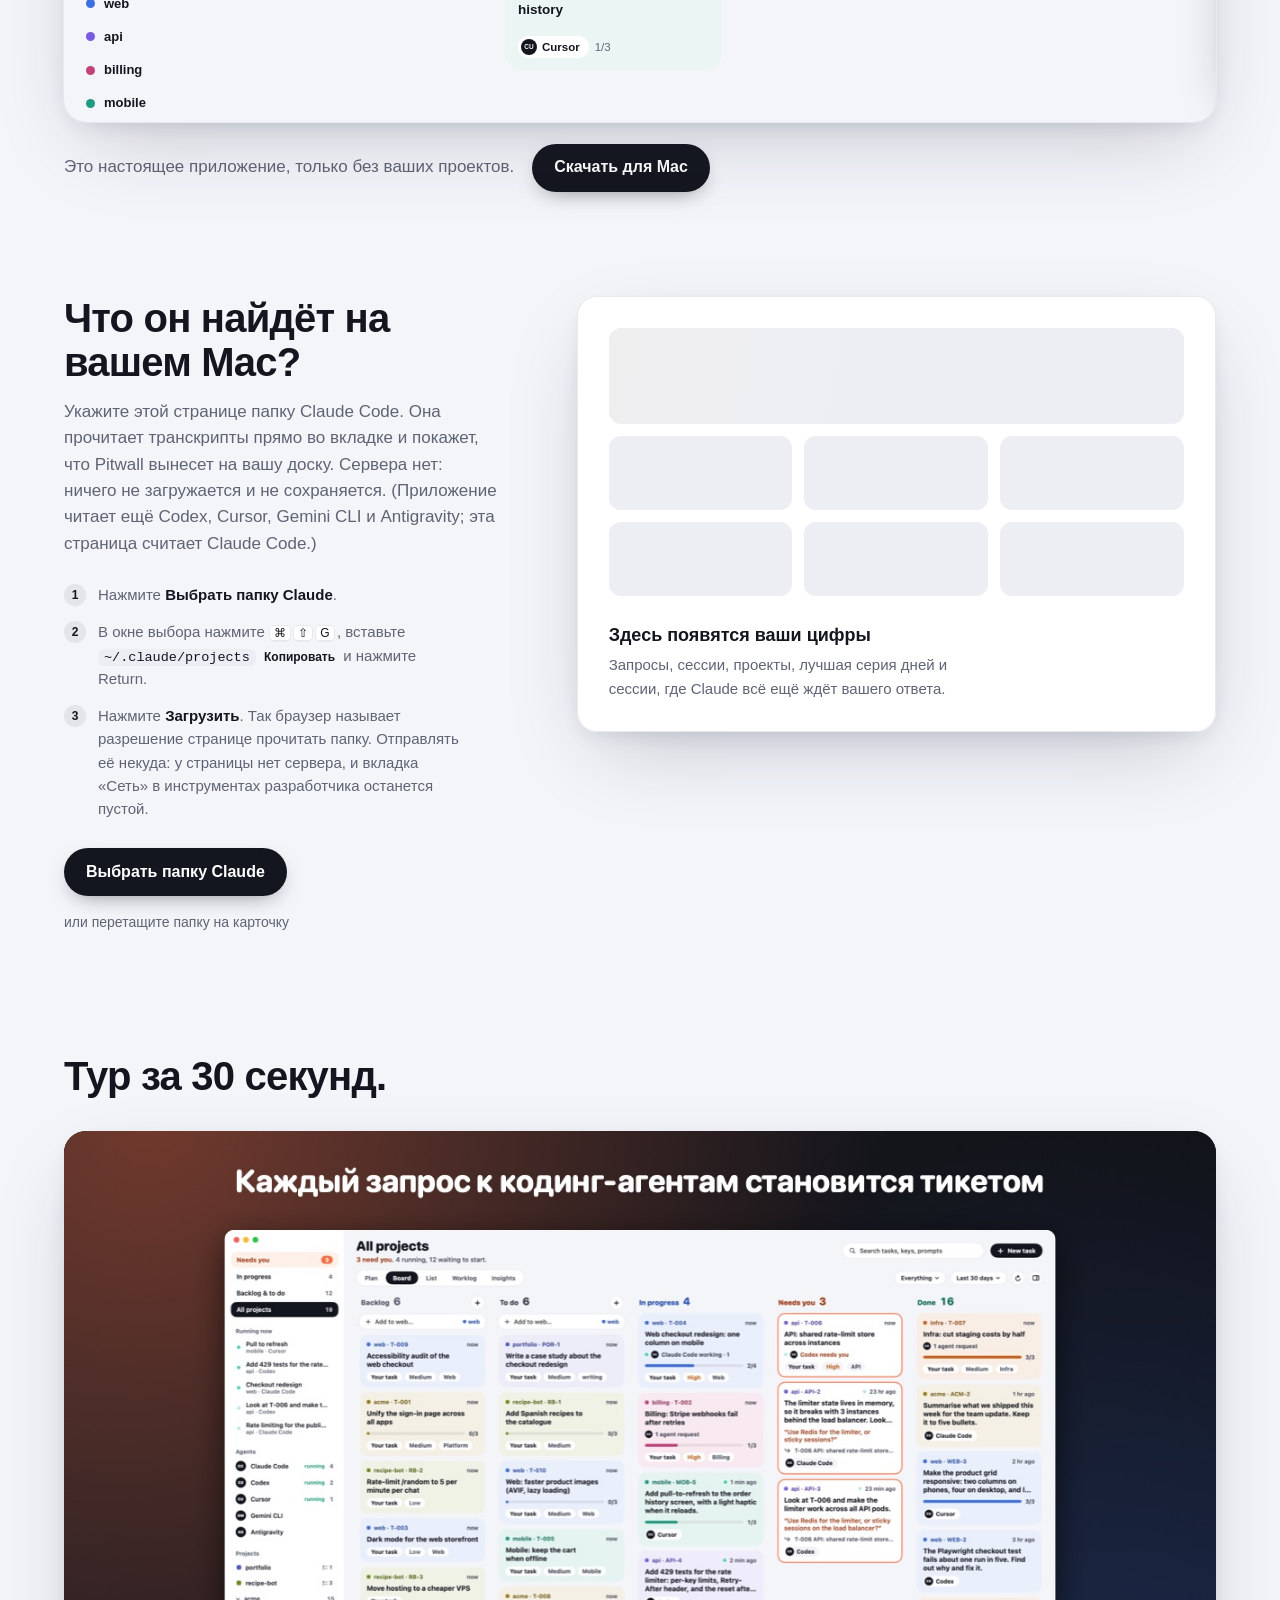
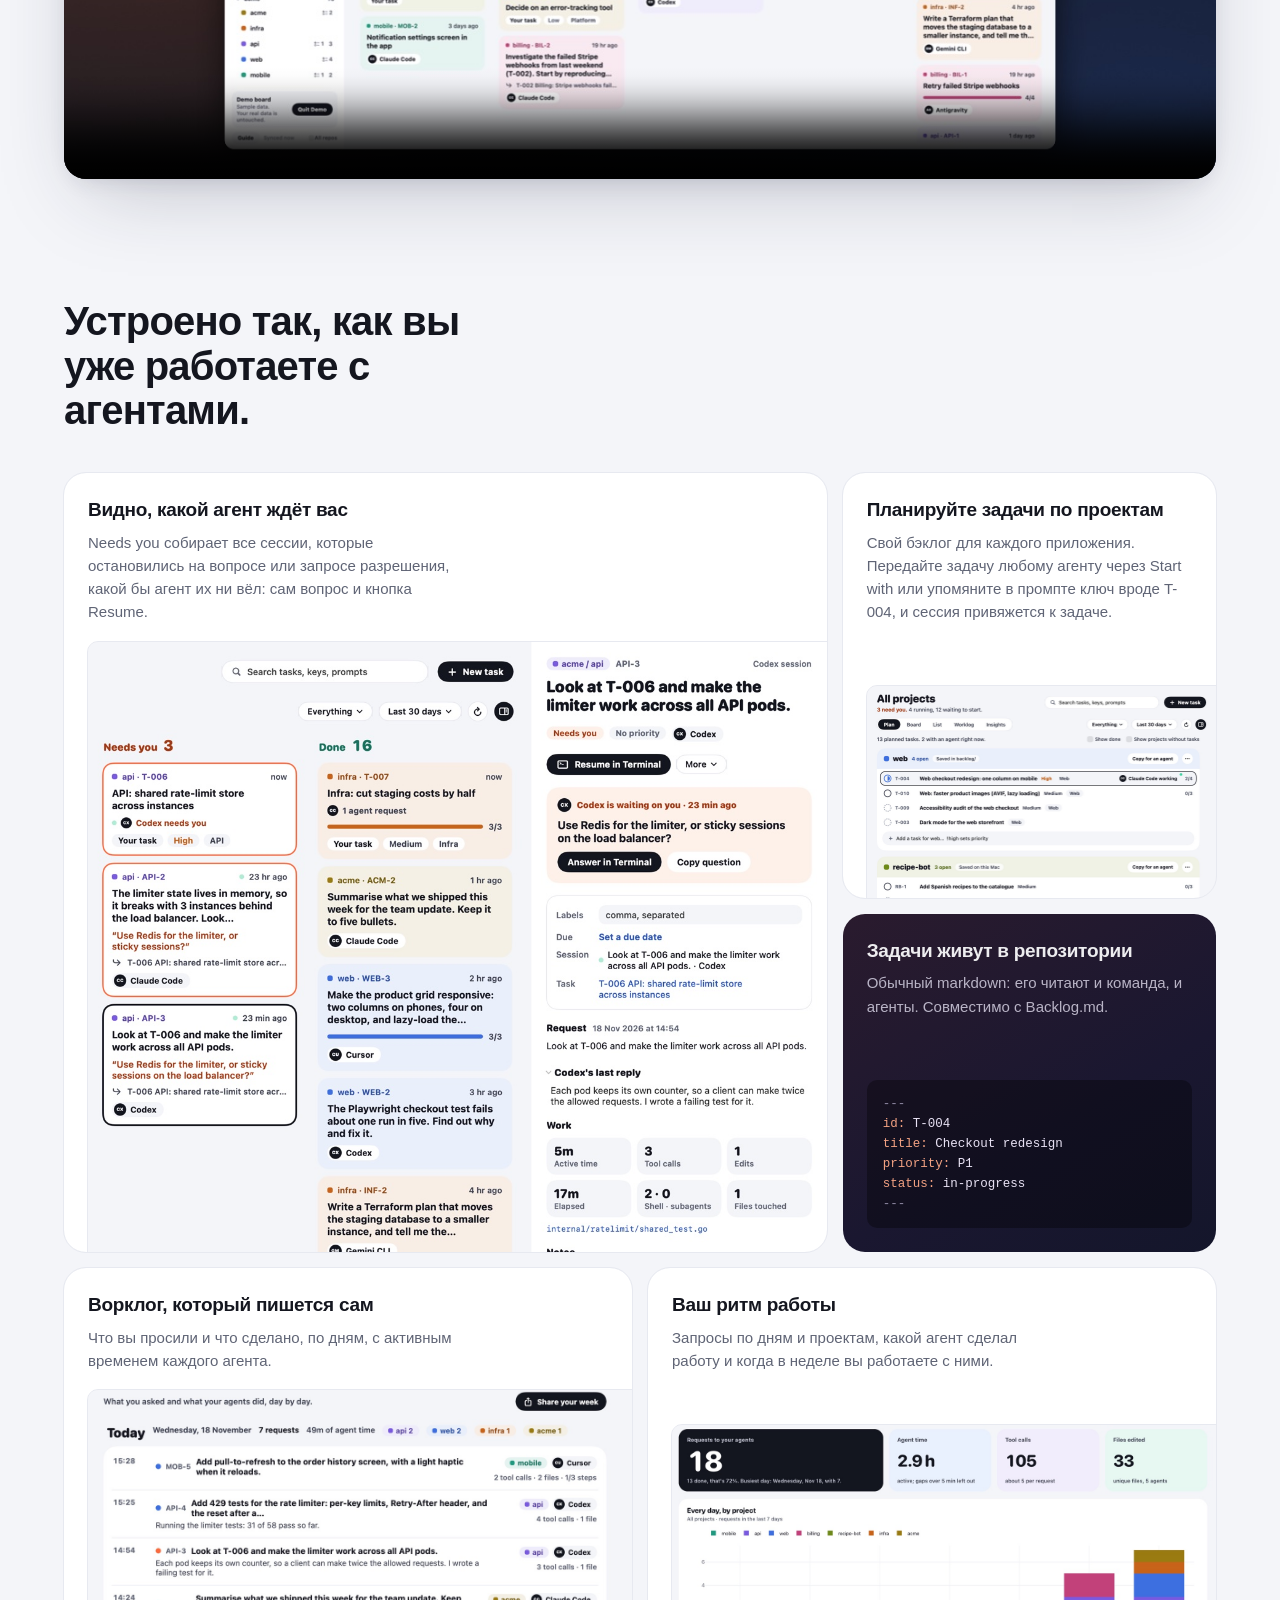
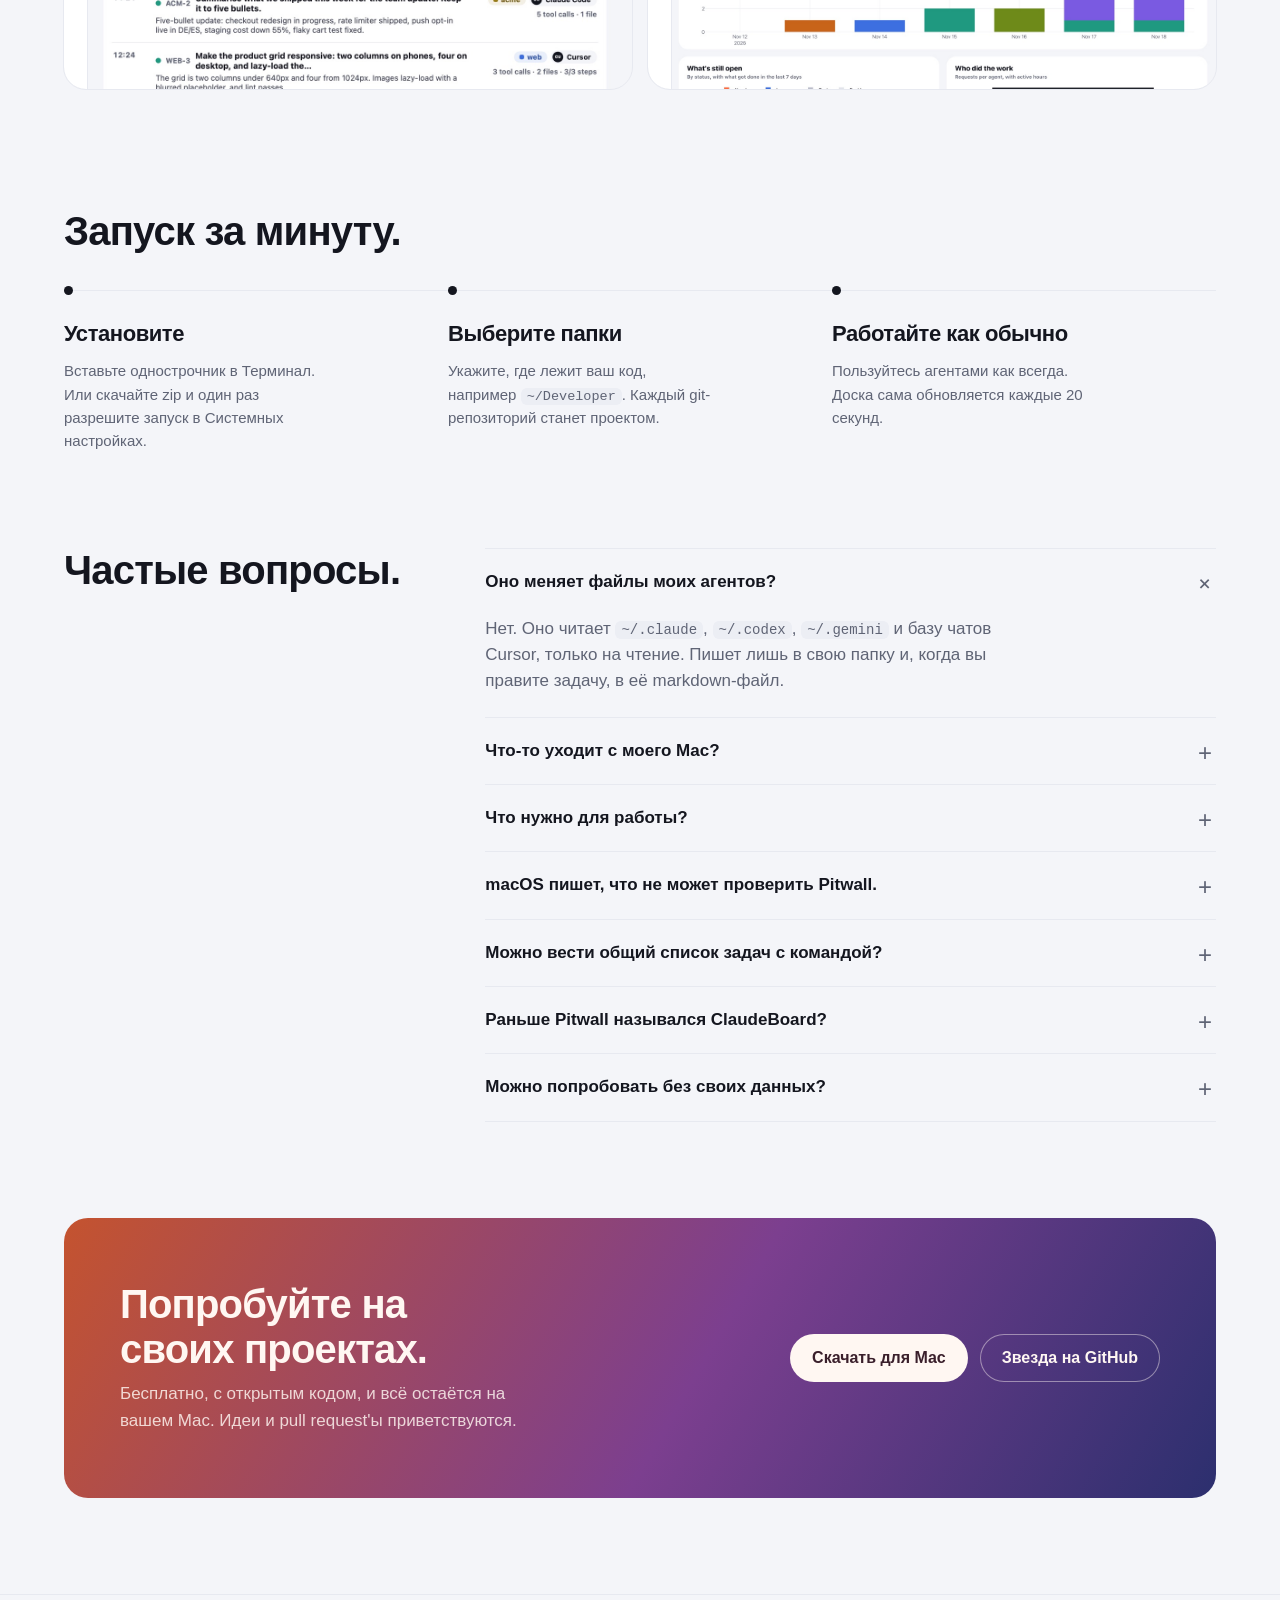
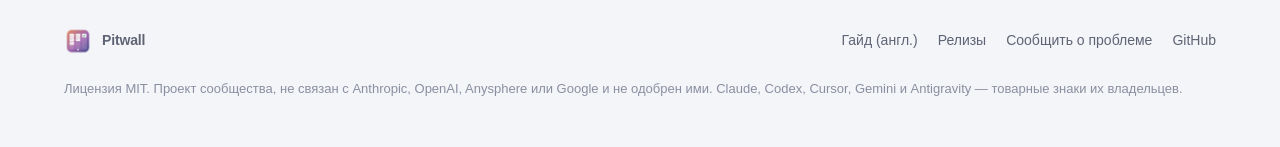
==== commit e89ad2bb: "Pitwall: rename from ClaudeBoard, and read Cursor, Gemini CLI and Antigravity The app now reads ever" ====
--- a/docs/ru/index.html
+++ b/docs/ru/index.html
@@ -3,41 +3,41 @@
 <head>
 <meta charset="utf-8">
 <meta name="viewport" content="width=device-width, initial-scale=1">
-<title>ClaudeBoard: доска задач для всего, что вы поручаете Claude Code</title>
-<meta name="description" content="Бесплатное приложение для Mac с открытым кодом. Превращает ваши сессии Claude Code в тикеты рядом с задачами по каждому проекту. Работает локально.">
+<title>Pitwall: одна доска для всего, что вы поручаете кодинг-агентам</title>
+<meta name="description" content="Бесплатное приложение для Mac с открытым кодом. Превращает всё, что вы поручаете Claude Code, Codex, Cursor, Gemini CLI и Antigravity, в тикеты рядом с задачами по каждому проекту. Работает локально.">
 <meta name="color-scheme" content="light dark">
 <link rel="icon" type="image/png" sizes="64x64" href="../site/icon-64.png">
 <link rel="apple-touch-icon" href="../site/icon-180.png">
-<link rel="canonical" href="https://aidarkazybekov.github.io/claude-board/ru/">
-<link rel="alternate" hreflang="en" href="https://aidarkazybekov.github.io/claude-board/">
-<link rel="alternate" hreflang="ru" href="https://aidarkazybekov.github.io/claude-board/ru/">
-<link rel="alternate" hreflang="x-default" href="https://aidarkazybekov.github.io/claude-board/">
+<link rel="canonical" href="https://aidarkazybekov.github.io/pitwall/ru/">
+<link rel="alternate" hreflang="en" href="https://aidarkazybekov.github.io/pitwall/">
+<link rel="alternate" hreflang="ru" href="https://aidarkazybekov.github.io/pitwall/ru/">
+<link rel="alternate" hreflang="x-default" href="https://aidarkazybekov.github.io/pitwall/">
 <meta property="og:type" content="website">
 <meta property="og:locale" content="ru_RU">
 <meta property="og:locale:alternate" content="en_US">
-<meta property="og:url" content="https://aidarkazybekov.github.io/claude-board/ru/">
-<meta property="og:title" content="ClaudeBoard: всё, что вы поручаете Claude, на одной доске">
-<meta property="og:description" content="Бесплатное приложение для Mac: ваши сессии Claude Code становятся тикетами рядом с задачами по проектам. Открытый код, всё локально.">
-<meta property="og:image" content="https://aidarkazybekov.github.io/claude-board/site/og-ru.png">
+<meta property="og:url" content="https://aidarkazybekov.github.io/pitwall/ru/">
+<meta property="og:title" content="Pitwall: всё, что вы поручаете кодинг-агентам, на одной доске">
+<meta property="og:description" content="Бесплатное приложение для Mac: работа Claude Code, Codex, Cursor, Gemini CLI и Antigravity в виде тикетов, и сразу видно, какой агент ждёт вас. Открытый код, всё локально.">
+<meta property="og:image" content="https://aidarkazybekov.github.io/pitwall/site/og-ru.png">
 <meta property="og:image:width" content="1200">
 <meta property="og:image:height" content="630">
 <meta name="twitter:card" content="summary_large_image">
-<meta name="twitter:image" content="https://aidarkazybekov.github.io/claude-board/site/og-ru.png">
+<meta name="twitter:image" content="https://aidarkazybekov.github.io/pitwall/site/og-ru.png">
 <link rel="stylesheet" href="../site/style.css">
 </head>
 <body>
 
 <nav>
   <div class="wrap">
-    <a class="brand" href="./" aria-label="ClaudeBoard"><img src="../site/icon-64.png" alt=""><span>ClaudeBoard</span></a>
+    <a class="brand" href="./" aria-label="Pitwall"><img src="../site/icon-64.png" alt=""><span>Pitwall</span></a>
     <div class="links">
       <a href="#try">Попробовать</a>
       <a href="#yours">Ваши цифры</a>
       <a href="#features">Возможности</a>
-      <a href="https://github.com/aidarkazybekov/claude-board/blob/main/docs/GUIDE.md">Гайд</a>
-      <a href="https://github.com/aidarkazybekov/claude-board">GitHub</a>
+      <a href="https://github.com/aidarkazybekov/pitwall/blob/main/docs/GUIDE.md">Гайд</a>
+      <a href="https://github.com/aidarkazybekov/pitwall">GitHub</a>
       <a class="lang" href="../" lang="en" hreflang="en">English</a>
-      <a class="btn btn-primary" href="https://github.com/aidarkazybekov/claude-board/releases/latest/download/ClaudeBoard-macOS-arm64.zip">Скачать для Mac</a>
+      <a class="btn btn-primary" href="https://github.com/aidarkazybekov/pitwall/releases/latest/download/Pitwall-macOS-arm64.zip">Скачать для Mac</a>
     </div>
   </div>
 </nav>
@@ -45,17 +45,20 @@
 <header class="hero">
   <div class="wrap">
     <div>
-      <h1>Вся работа с Claude на одной доске.</h1>
-      <p class="lead">Приложение для Mac: ваши сессии Claude Code становятся тикетами рядом с задачами по каждому проекту.</p>
+      <h1>Всё, что вы поручаете кодинг-агентам, на одной доске.</h1>
+      <p class="lead">Pitwall превращает каждый запрос к агентам в тикет рядом с задачами по проектам и сразу показывает, когда агент ждёт вашего ответа.</p>
+      <ul class="agents" aria-label="Работает с">
+        <li><span class="av">CC</span>Claude Code</li><li><span class="av">CX</span>Codex</li><li><span class="av">CU</span>Cursor</li><li><span class="av">GM</span>Gemini CLI</li><li><span class="av">AG</span>Antigravity</li>
+      </ul>
       <div class="ctas">
-        <a class="btn btn-primary" href="https://github.com/aidarkazybekov/claude-board/releases/latest/download/ClaudeBoard-macOS-arm64.zip">Скачать для Mac <small>Бесплатно</small></a>
-        <a class="btn btn-ghost" href="https://github.com/aidarkazybekov/claude-board">Открыть GitHub</a>
+        <a class="btn btn-primary" href="https://github.com/aidarkazybekov/pitwall/releases/latest/download/Pitwall-macOS-arm64.zip">Скачать для Mac <small>Бесплатно</small></a>
+        <a class="btn btn-ghost" href="https://github.com/aidarkazybekov/pitwall">Открыть GitHub</a>
       </div>
     </div>
     <div class="shot">
       <picture>
         <source srcset="../site/hero-dark.jpg" media="(prefers-color-scheme: dark)">
-        <img src="../site/hero-light.jpg" width="2200" height="1375" alt="ClaudeBoard: запросы к Claude Code и Codex в виде тикетов в колонках Backlog, To do, In progress, Needs you и Done" fetchpriority="high">
+        <img src="../site/hero-light.jpg" width="2200" height="1375" alt="Pitwall: запросы к Claude Code, Codex, Cursor, Gemini CLI и Antigravity в виде тикетов в колонках Backlog, To do, In progress, Needs you и Done" fetchpriority="high">
       </picture>
     </div>
   </div>
@@ -65,10 +68,10 @@
   <div class="wrap">
     <span class="label">Удобнее в Терминале?</span>
     <div class="cmd">
-      <code><span class="p">$ </span><span id="install-text">curl -fsSL https://aidarkazybekov.github.io/claude-board/install.sh | bash</span></code>
+      <code><span class="p">$ </span><span id="install-text">curl -fsSL https://aidarkazybekov.github.io/pitwall/install.sh | bash</span></code>
       <button type="button" id="copy-install" data-copy="Копировать" data-copied="Скопировано" data-press="Нажмите ⌘C">Копировать</button>
     </div>
-    <p class="why">Проверяет загрузку, ставит приложение в «Программы» и открывает его без окна безопасности. Запустите ещё раз, чтобы обновить. <a href="https://github.com/aidarkazybekov/claude-board/blob/main/docs/install.sh">Посмотреть скрипт</a>.</p>
+    <p class="why">Проверяет загрузку, ставит приложение в «Программы» и открывает его без окна безопасности. Запустите ещё раз, чтобы обновить. <a href="https://github.com/aidarkazybekov/pitwall/blob/main/docs/install.sh">Посмотреть скрипт</a>.</p>
   </div>
 </section>
 
@@ -76,7 +79,7 @@
   <div class="wrap">
     <ul>
       <li><strong>Бесплатно и с открытым кодом</strong><span>Лицензия MIT, разработка открыто на GitHub</span></li>
-      <li><strong>Только читает Claude</strong><span>Читает логи Claude Code и никогда их не меняет</span></li>
+      <li><strong>Только читает</strong><span>Читает историю каждого агента и никогда её не меняет</span></li>
       <li><strong>Всё локально</strong><span>Без аккаунта, сервера и аналитики</span></li>
     </ul>
   </div>
@@ -85,27 +88,30 @@
 <section class="play" id="try">
   <div class="wrap">
     <h2 class="reveal">Попробуйте доску прямо здесь.</h2>
-    <p class="lead2 reveal">Живая копия демо-доски. Перетащите карточку в другую колонку, откройте её, чтобы увидеть план Claude, и посмотрите, как сессия останавливается, чтобы задать вам вопрос.</p>
-    <div class="mini reveal" id="mini" data-run-none="Ничего не запущено" data-run-one="1 сессия работает" data-run-many="Сессий работает: {n}" data-moved="перемещена в" data-asked="Claude спрашивает" data-note-resume="В приложении кнопка Resume открывает эту сессию в Терминале." data-note-start="В приложении кнопка Start with Claude передаёт задачу в Claude Code вместе с ключом, и сессия привязывается к ней.">
+    <p class="lead2 reveal">Живая копия демо-доски. Перетащите карточку в другую колонку, откройте её, чтобы увидеть план агента, и посмотрите, как Codex останавливается, чтобы задать вам вопрос.</p>
+    <div class="mini reveal" id="mini" data-run-none="Ничего не запущено" data-run-one="Работает 1 агент" data-run-many="Агентов работает: {n}" data-moved="перемещена в" data-asked="{agent} спрашивает" data-waiting="{agent} ждёт вашего ответа" data-your-task="Ваша задача" data-close="Закрыть" data-linked="связана с" data-task="Задача" data-request="Запрос" data-plan="План" data-outcome="Итог" data-move-to="Переместить в" data-note-resume="В приложении кнопка Resume открывает сессию там, где агент остановился." data-note-start="В приложении кнопка Start with выбирает агента и передаёт ему задачу вместе с ключом, и сессия привязывается к ней.">
       <div class="mini-bar">
         <span class="lights" aria-hidden="true"><i></i><i></i><i></i></span>
-        <strong>All Projects</strong>
+        <strong>All projects</strong>
         <span class="hint">Перетаскивайте карточки, кликайте, чтобы открыть</span>
         <button type="button" id="mini-replay">Повторить</button>
       </div>
       <div class="mini-body">
         <aside class="mini-side" aria-label="Боковая панель">
-          <div class="row">Needs You <b id="cnt-needs">1</b></div>
-          <div class="row">In Progress <b id="cnt-prog">2</b></div>
+          <div class="row needs">Needs you <b id="cnt-needs">1</b></div>
+          <div class="row">In progress <b id="cnt-prog">3</b></div>
+          <div class="row all">All projects <b>8</b></div>
           <h4>Running now</h4>
           <div class="row" id="run-list"></div>
+          <h4>Agents</h4>
+          <div class="row"><span class="av">CC</span>Claude Code</div>
+          <div class="row"><span class="av">CX</span>Codex</div>
+          <div class="row"><span class="av">CU</span>Cursor</div>
           <h4>Projects</h4>
-          <div class="row"><i class="sw" style="background:#4078f2"></i>web</div>
-          <div class="row"><i class="sw" style="background:#945ce6"></i>api</div>
-          <div class="row"><i class="sw" style="background:#e6548c"></i>billing</div>
-          <div class="row"><i class="sw" style="background:#21a3a3"></i>mobile</div>
-          <div class="row"><i class="sw" style="background:#f28c33"></i>infra</div>
-          <div class="row"><i class="sw" style="background:#4da854"></i>recipe-bot</div>
+          <div class="row"><i class="sw" style="background:#3d6fe0"></i>web</div>
+          <div class="row"><i class="sw" style="background:#7a5ae0"></i>api</div>
+          <div class="row"><i class="sw" style="background:#c2417a"></i>billing</div>
+          <div class="row"><i class="sw" style="background:#1f9a80"></i>mobile</div>
         </aside>
         <div class="mini-board" id="mini-board"></div>
         <aside class="mini-drawer" id="mini-drawer" aria-label="Подробности тикета"></aside>
@@ -114,7 +120,7 @@
     </div>
     <div class="play-cta reveal">
       <p>Это настоящее приложение, только без ваших проектов.</p>
-      <a class="btn btn-primary" href="https://github.com/aidarkazybekov/claude-board/releases/latest/download/ClaudeBoard-macOS-arm64.zip">Скачать для Mac</a>
+      <a class="btn btn-primary" href="https://github.com/aidarkazybekov/pitwall/releases/latest/download/Pitwall-macOS-arm64.zip">Скачать для Mac</a>
     </div>
   </div>
 </section>
@@ -123,7 +129,7 @@
   <div class="wrap">
     <div class="yours-copy">
       <h2 class="reveal">Что он найдёт на вашем Mac?</h2>
-      <p class="lead2 reveal">Укажите этой странице папку Claude Code. Она прочитает транскрипты прямо во вкладке и покажет, что ClaudeBoard вынесет на вашу доску. Сервера нет: ничего не загружается и не сохраняется.</p>
+      <p class="lead2 reveal">Укажите этой странице папку Claude Code. Она прочитает транскрипты прямо во вкладке и покажет, что Pitwall вынесет на вашу доску. Сервера нет: ничего не загружается и не сохраняется. (Приложение читает ещё Codex, Cursor, Gemini CLI и Antigravity; эта страница считает Claude Code.)</p>
       <ol class="yours-steps">
         <li>Нажмите <strong>Выбрать папку Claude</strong>.</li>
         <li>В окне выбора нажмите <kbd>⌘</kbd><kbd>⇧</kbd><kbd>G</kbd>, вставьте <code>~/.claude/projects</code> <button type="button" class="mini-copy" data-yours="path">Копировать</button> и нажмите Return.</li>
@@ -134,7 +140,7 @@
         <input type="file" id="yours-input" class="sr" webkitdirectory directory multiple tabindex="-1" aria-hidden="true">
         <span>или перетащите папку на карточку</span>
       </div>
-      <div class="yours-mobile"><p>Откройте эту страницу на Mac, где вы работаете с Claude Code, чтобы увидеть свои цифры.</p><a class="btn btn-primary" href="https://github.com/aidarkazybekov/claude-board/releases/latest/download/ClaudeBoard-macOS-arm64.zip">Скачать для Mac</a></div>
+      <div class="yours-mobile"><p>Откройте эту страницу на Mac, где вы работаете с Claude Code, чтобы увидеть свои цифры.</p><a class="btn btn-primary" href="https://github.com/aidarkazybekov/pitwall/releases/latest/download/Pitwall-macOS-arm64.zip">Скачать для Mac</a></div>
     </div>
     <div class="yours-card" id="yours-card" data-state="idle" aria-live="polite">
       <div class="y-idle">
@@ -145,11 +151,11 @@
       <p class="y-status" id="yours-status"></p>
       <div class="y-result" id="yours-result"></div>
       <div class="y-actions">
-        <a class="btn btn-primary" href="https://github.com/aidarkazybekov/claude-board/releases/latest/download/ClaudeBoard-macOS-arm64.zip">Получить живую доску</a>
+        <a class="btn btn-primary" href="https://github.com/aidarkazybekov/pitwall/releases/latest/download/Pitwall-macOS-arm64.zip">Получить живую доску</a>
         <button type="button" class="btn btn-ghost" data-yours="share">Скопировать мои цифры</button>
         <button type="button" class="y-clear" data-yours="clear">Очистить</button>
       </div>
-      <p class="y-fine">Посчитано по правилам приложения. Приложение ещё читает историю запросов Claude Code, поэтому может найти больше. «Скопировать мои цифры» не включает названия проектов.</p>
+      <p class="y-fine">Посчитано по правилам приложения. Приложение ещё читает историю запросов Claude Code и других агентов, поэтому находит больше. «Скопировать мои цифры» не включает названия проектов.</p>
     </div>
   </div>
 </section>
@@ -159,33 +165,33 @@
     <h2>Тур за 30 секунд.</h2>
     <div class="player">
       <video id="tour-video" src="../site/tour-720-ru.mp4" poster="../site/tour-poster-ru.jpg" muted playsinline loop controls preload="none" width="1280" height="720"
-             aria-label="Тур по ClaudeBoard за 30 секунд"></video>
+             aria-label="Тур по Pitwall за 30 секунд"></video>
     </div>
   </div>
 </section>
 
 <section class="features" id="features">
   <div class="wrap">
-    <h2 class="reveal">Устроено так, как вы уже работаете с Claude.</h2>
+    <h2 class="reveal">Устроено так, как вы уже работаете с агентами.</h2>
     <div class="bento">
       <article class="cell a reveal">
         <div class="copy">
-          <h3>Видно, где Claude ждёт вас</h3>
-          <p>Needs You собирает все сессии, которые закончились вопросом: сам вопрос, что уже сделано, и кнопка Resume.</p>
+          <h3>Видно, какой агент ждёт вас</h3>
+          <p>Needs you собирает все сессии, которые остановились на вопросе или запросе разрешения, какой бы агент их ни вёл: сам вопрос и кнопка Resume.</p>
         </div>
         <div class="media"><img src="../site/needs-you.jpg" loading="lazy" width="1200" height="992" alt="Тикет Codex в Needs you с вопросом агента"></div>
       </article>
       <article class="cell b reveal">
         <div class="copy">
           <h3>Планируйте задачи по проектам</h3>
-          <p>Свой бэклог для каждого приложения. Упомяните в промпте ключ вроде T-004, и сессия привяжется к задаче.</p>
+          <p>Свой бэклог для каждого приложения. Передайте задачу любому агенту через Start with или упомяните в промпте ключ вроде T-004, и сессия привяжется к задаче.</p>
         </div>
         <div class="media"><img src="../site/plan.jpg" loading="lazy" width="1400" height="848" alt="Вид Plan: задачи по проектам"></div>
       </article>
       <article class="cell c reveal">
         <div class="copy">
           <h3>Задачи живут в репозитории</h3>
-          <p>Обычный markdown: его читают и команда, и Claude. Совместимо с Backlog.md.</p>
+          <p>Обычный markdown: его читают и команда, и агенты. Совместимо с Backlog.md.</p>
         </div>
 <pre><span class="c">---</span>
 <span class="k">id:</span> T-004
@@ -197,14 +203,14 @@
       <article class="cell d reveal">
         <div class="copy">
           <h3>Ворклог, который пишется сам</h3>
-          <p>Что вы просили и что сделано, по дням, с активным временем Claude.</p>
+          <p>Что вы просили и что сделано, по дням, с активным временем каждого агента.</p>
         </div>
         <div class="media"><img src="../site/worklog.jpg" loading="lazy" width="1200" height="660" alt="Ворклог по дням"></div>
       </article>
       <article class="cell e reveal">
         <div class="copy">
           <h3>Ваш ритм работы</h3>
-          <p>Запросы по дням и проектам, статусы с одного взгляда и когда в неделе вы работаете с Claude.</p>
+          <p>Запросы по дням и проектам, какой агент сделал работу и когда в неделе вы работаете с ними.</p>
         </div>
         <div class="media"><img src="../site/insights.jpg" loading="lazy" width="1400" height="680" alt="Графики Insights"></div>
       </article>
@@ -218,7 +224,7 @@
     <ol>
       <li><strong>Установите</strong><p>Вставьте однострочник в Терминал. Или скачайте zip и один раз разрешите запуск в Системных настройках.</p></li>
       <li><strong>Выберите папки</strong><p>Укажите, где лежит ваш код, например <code>~/Developer</code>. Каждый git-репозиторий станет проектом.</p></li>
-      <li><strong>Работайте как обычно</strong><p>Пользуйтесь Claude Code как всегда. Доска сама обновляется каждые 20 секунд.</p></li>
+      <li><strong>Работайте как обычно</strong><p>Пользуйтесь агентами как всегда. Доска сама обновляется каждые 20 секунд.</p></li>
     </ol>
   </div>
 </section>
@@ -228,8 +234,8 @@
     <h2>Частые вопросы.</h2>
     <div>
       <details open>
-        <summary>Оно меняет мои файлы Claude Code?</summary>
-        <p>Нет. Оно читает <code>~/.claude</code> и список сессий десктопного приложения, только на чтение. Пишет лишь в свою папку и, когда вы правите задачу, в её markdown-файл.</p>
+        <summary>Оно меняет файлы моих агентов?</summary>
+        <p>Нет. Оно читает <code>~/.claude</code>, <code>~/.codex</code>, <code>~/.gemini</code> и базу чатов Cursor, только на чтение. Пишет лишь в свою папку и, когда вы правите задачу, в её markdown-файл.</p>
       </details>
       <details>
         <summary>Что-то уходит с моего Mac?</summary>
@@ -237,15 +243,19 @@
       </details>
       <details>
         <summary>Что нужно для работы?</summary>
-        <p>macOS 15 или новее на Apple Silicon и Claude Code: CLI или вкладка Code в десктопном приложении. На Mac с Intel можно собрать из исходников.</p>
-      </details>
-      <details>
-        <summary>macOS пишет, что не может проверить ClaudeBoard.</summary>
+        <p>macOS 15 или новее на Apple Silicon и хотя бы один агент: Claude Code (CLI или десктопное приложение), Codex, Cursor, Gemini CLI или Antigravity. На Mac с Intel можно собрать из исходников.</p>
+      </details>
+      <details>
+        <summary>macOS пишет, что не может проверить Pitwall.</summary>
         <p>Приложение пока не нотаризовано. Установщик в одну строку обходит это окно. Если вы скачали zip, откройте приложение один раз, затем зайдите в Системные настройки, раздел «Конфиденциальность и безопасность», и нажмите «Всё равно открыть». В macOS 15 убрали старый способ через правый клик.</p>
       </details>
       <details>
         <summary>Можно вести общий список задач с командой?</summary>
-        <p>Да. Храните задачи в папке <code>backlog/</code> в репозитории. Все видят одни и те же markdown-файлы через git, и Claude тоже.</p>
+        <p>Да. Храните задачи в папке <code>backlog/</code> в репозитории. Все видят одни и те же markdown-файлы через git, и ваши агенты тоже.</p>
+      </details>
+      <details>
+        <summary>Раньше Pitwall назывался ClaudeBoard?</summary>
+        <p>Да. Его переименовали, когда он научился читать всех агентов, а не только Claude. Если поставить Pitwall поверх ClaudeBoard, задачи и настройки сохранятся.</p>
       </details>
       <details>
         <summary>Можно попробовать без своих данных?</summary>
@@ -263,8 +273,8 @@
         <p>Бесплатно, с открытым кодом, и всё остаётся на вашем Mac. Идеи и pull request'ы приветствуются.</p>
       </div>
       <div class="ctas">
-        <a class="btn btn-primary" href="https://github.com/aidarkazybekov/claude-board/releases/latest/download/ClaudeBoard-macOS-arm64.zip">Скачать для Mac</a>
-        <a class="btn btn-ghost" href="https://github.com/aidarkazybekov/claude-board">Звезда на GitHub</a>
+        <a class="btn btn-primary" href="https://github.com/aidarkazybekov/pitwall/releases/latest/download/Pitwall-macOS-arm64.zip">Скачать для Mac</a>
+        <a class="btn btn-ghost" href="https://github.com/aidarkazybekov/pitwall">Звезда на GitHub</a>
       </div>
     </div>
   </div>
@@ -272,14 +282,14 @@
 
 <footer>
   <div class="wrap">
-    <a class="brand" href="./"><img src="../site/icon-64.png" alt="">ClaudeBoard</a>
+    <a class="brand" href="./"><img src="../site/icon-64.png" alt="">Pitwall</a>
     <div class="links">
-      <a href="https://github.com/aidarkazybekov/claude-board/blob/main/docs/GUIDE.md">Гайд (англ.)</a>
-      <a href="https://github.com/aidarkazybekov/claude-board/releases">Релизы</a>
-      <a href="https://github.com/aidarkazybekov/claude-board/issues/new/choose">Сообщить о проблеме</a>
-      <a href="https://github.com/aidarkazybekov/claude-board">GitHub</a>
-    </div>
-    <p class="legal">Лицензия MIT. Проект сообщества, не связан с Anthropic и не одобрен ею. Claude является товарным знаком Anthropic.</p>
+      <a href="https://github.com/aidarkazybekov/pitwall/blob/main/docs/GUIDE.md">Гайд (англ.)</a>
+      <a href="https://github.com/aidarkazybekov/pitwall/releases">Релизы</a>
+      <a href="https://github.com/aidarkazybekov/pitwall/issues/new/choose">Сообщить о проблеме</a>
+      <a href="https://github.com/aidarkazybekov/pitwall">GitHub</a>
+    </div>
+    <p class="legal">Лицензия MIT. Проект сообщества, не связан с Anthropic, OpenAI, Anysphere или Google и не одобрен ими. Claude, Codex, Cursor, Gemini и Antigravity — товарные знаки их владельцев.</p>
   </div>
 </footer>
 
@@ -287,16 +297,16 @@
   <form method="dialog"><button class="handoff-x" aria-label="Закрыть">Закрыть</button></form>
   <img src="../site/icon-180.png" width="56" height="56" alt="">
   <h2 id="handoff-title">Установите на Mac</h2>
-  <p>ClaudeBoard — приложение для Mac и Claude Code. Отправьте эту страницу на свой Mac и установите там примерно за минуту.</p>
+  <p>Pitwall — приложение для Mac и ваших кодинг-агентов. Отправьте эту страницу на свой Mac и установите там примерно за минуту.</p>
   <div class="handoff-actions">
     <button type="button" class="btn btn-primary" data-handoff="share">Отправить на Mac…</button>
-    <a class="btn btn-ghost" data-handoff="mail" href="mailto:?subject=ClaudeBoard%20%D0%BD%D0%B0%20%D0%BC%D0%BE%D0%B9%20Mac">Прислать ссылку на почту</a>
+    <a class="btn btn-ghost" data-handoff="mail" href="mailto:?subject=Pitwall%20%D0%BD%D0%B0%20%D0%BC%D0%BE%D0%B9%20Mac">Прислать ссылку на почту</a>
     <button type="button" class="btn btn-ghost" data-handoff="copy">Скопировать ссылку</button>
   </div>
   <input class="handoff-url" type="text" readonly aria-label="Ссылка на эту страницу" hidden>
   <p class="handoff-note">Подойдёт AirDrop, сообщение самому себе или заметка. В Safari страницу также может предложить Handoff в Dock на Mac.</p>
   <a class="handoff-try" href="#try" data-handoff="try">А пока попробуйте доску прямо на телефоне</a>
-  <a class="handoff-zip" data-handoff="zip" href="https://github.com/aidarkazybekov/claude-board/releases/latest/download/ClaudeBoard-macOS-arm64.zip">Всё равно скачать zip</a>
+  <a class="handoff-zip" data-handoff="zip" href="https://github.com/aidarkazybekov/pitwall/releases/latest/download/Pitwall-macOS-arm64.zip">Всё равно скачать zip</a>
 </dialog>
 
 <script src="../site/main.js"></script>
--- a/docs/site/style.css
+++ b/docs/site/style.css
@@ -1,30 +1,43 @@
   :root {
-    --bg: #fafafa;
+    /* The app's Studio palette: cool ground, ink for actions, coral only for "needs you". */
+    --bg: #f4f5f9;
     --surface: #ffffff;
-    --surface-2: #f2f2f4;
-    --text: #18181b;
-    --muted: #52525b;
-    --faint: #a1a1aa;
-    --line: rgb(24 24 27 / 0.09);
-    --accent: #c4532f;
-    --accent-ink: #fffaf7;
-    --accent-soft: rgb(196 83 47 / 0.10);
-    --shadow: 0 30px 80px -20px rgb(60 30 70 / 0.28), 0 8px 24px -8px rgb(60 30 70 / 0.18);
-    --radius: 14px;
+    --surface-2: #eceef4;
+    --well: #f4f5f9;
+    --text: #14161f;
+    --ink2: #3e4252;
+    --muted: #5f6475;
+    --faint: #8a8fa0;
+    --line: #e7e9f0;
+    --accent: #14161f;
+    --accent-ink: #ffffff;
+    --accent-soft: rgb(20 22 31 / 0.07);
+    --coral: #ff6a3d;
+    --coral-bg: #fff0ea;
+    --coral-ink: #a33a12;
+    --live: #1fa37a;
+    --shadow: 0 30px 80px -24px rgb(30 34 60 / 0.25), 0 8px 24px -10px rgb(30 34 60 / 0.16);
+    --radius: 22px;
     --max: 1200px;
+    --display: ui-rounded, "SF Pro Rounded", -apple-system, BlinkMacSystemFont, "Segoe UI", sans-serif;
   }
   @media (prefers-color-scheme: dark) {
     :root {
-      --bg: #0e0e11;
-      --surface: #16161a;
-      --surface-2: #1d1d22;
-      --text: #ededef;
-      --muted: #a1a1aa;
-      --faint: #71717a;
-      --line: rgb(255 255 255 / 0.08);
-      --accent: #f08a64;
-      --accent-ink: #1b110d;
-      --accent-soft: rgb(240 138 100 / 0.12);
+      --bg: #111217;
+      --surface: #1b1d24;
+      --surface-2: #23252d;
+      --well: #252832;
+      --text: #eeeff4;
+      --ink2: #c3c7d3;
+      --muted: #9499ab;
+      --faint: #6e7386;
+      --line: #2c2f3a;
+      --accent: #eeeff4;
+      --accent-ink: #14161f;
+      --accent-soft: rgb(238 239 244 / 0.08);
+      --coral-bg: #3a2118;
+      --coral-ink: #ff9c7a;
+      --live: #3dd3a0;
       --shadow: 0 30px 90px -20px rgb(0 0 0 / 0.7), 0 8px 24px -8px rgb(0 0 0 / 0.5);
     }
   }
@@ -40,8 +53,8 @@
   a { color: inherit; }
   img, video { display: block; max-width: 100%; height: auto; }
   .wrap { max-width: var(--max); margin: 0 auto; padding: 0 24px; }
-  h1, h2, h3 { font-family: -apple-system, BlinkMacSystemFont, "SF Pro Display", "Segoe UI", sans-serif; margin: 0; }
-  h2 { font-size: clamp(28px, 3.4vw, 40px); line-height: 1.12; letter-spacing: -0.025em; font-weight: 700; }
+  h1, h2, h3 { font-family: var(--display); margin: 0; }
+  h2 { font-size: clamp(28px, 3.4vw, 40px); line-height: 1.12; letter-spacing: -0.02em; font-weight: 800; }
   p { margin: 0; }
   .muted { color: var(--muted); }
 
@@ -53,8 +66,8 @@
     transition: transform .18s cubic-bezier(.16,1,.3,1), background-color .18s, box-shadow .18s;
   }
   .btn:active { transform: translateY(1px) scale(.98); }
-  .btn-primary { background: var(--accent); color: var(--accent-ink); box-shadow: 0 6px 20px -6px var(--accent); }
-  .btn-primary:hover { transform: translateY(-1px); box-shadow: 0 10px 28px -8px var(--accent); }
+  .btn-primary { background: var(--accent); color: var(--accent-ink); box-shadow: 0 8px 22px -10px rgb(20 22 31 / .55); }
+  .btn-primary:hover { transform: translateY(-1px); box-shadow: 0 12px 28px -10px rgb(20 22 31 / .6); }
   .btn-ghost { color: var(--text); background: transparent; box-shadow: inset 0 0 0 1px var(--line); }
   button.btn { border: 0; font-family: inherit; cursor: pointer; }
   .btn-ghost:hover { background: var(--surface-2); }
@@ -85,7 +98,11 @@
   .hero h1 { font-size: clamp(40px, 5.2vw, 64px); line-height: 1.04; letter-spacing: -0.035em; font-weight: 800; }
   /* Cyrillic sets wider: keep the Russian headline to about three lines. */
   html[lang="ru"] .hero h1 { font-size: clamp(36px, 4.6vw, 58px); }
-  .hero p.lead { margin-top: 20px; font-size: 20px; line-height: 1.5; color: var(--muted); max-width: 30ch; }
+  .hero p.lead { margin-top: 20px; font-size: 19px; line-height: 1.5; color: var(--muted); max-width: 34ch; }
+  .hero .agents { list-style: none; margin: 22px 0 0; padding: 0; display: flex; flex-wrap: wrap; gap: 8px; max-width: 34rem; }
+  .hero .agents li { display: inline-flex; align-items: center; gap: 7px; padding: 4px 12px 4px 4px; border-radius: 999px;
+                     background: var(--surface); box-shadow: inset 0 0 0 1px var(--line); font-size: 14px; font-weight: 700; }
+  .hero .agents .av { width: 24px; height: 24px; font-size: 9px; }
   .hero .ctas { display: flex; gap: 12px; margin-top: 32px; flex-wrap: wrap; }
   .shot {
     border-radius: var(--radius); overflow: hidden; box-shadow: var(--shadow);
@@ -121,84 +138,101 @@
   .play h2 { max-width: 20ch; }
   .play .lead2 { margin-top: 12px; color: var(--muted); max-width: 58ch; }
   .mini {
-    --todo: #73809a; --prog: #3880f5; --needs: #f58c1f; --done: #3da85c;
+    --todo: #5f6475; --prog: #3d6fe0; --needs: var(--coral); --done: #16735f;
     position: relative; margin-top: 32px; border-radius: var(--radius); overflow: hidden;
-    background: var(--surface); outline: 1px solid var(--line); box-shadow: var(--shadow);
+    background: var(--bg); outline: 1px solid var(--line); box-shadow: var(--shadow);
     font-size: 13px; line-height: 1.4; user-select: none; -webkit-user-select: none;
   }
-  .mini-bar { display: flex; align-items: center; gap: 14px; height: 44px; padding: 0 14px; border-bottom: 1px solid var(--line); background: var(--surface-2); }
+  .mini-bar { display: flex; align-items: center; gap: 14px; height: 50px; padding: 0 18px; background: var(--bg); }
   .mini-bar .lights { display: flex; gap: 7px; }
   .mini-bar .lights i { width: 11px; height: 11px; border-radius: 50%; display: block; }
   .mini-bar .lights i:nth-child(1) { background: #ff5f57; } .mini-bar .lights i:nth-child(2) { background: #febc2e; } .mini-bar .lights i:nth-child(3) { background: #28c840; }
-  .mini-bar strong { font-size: 13px; }
+  .mini-bar strong { font: 800 18px/1 var(--display); letter-spacing: -0.01em; margin-left: 116px; }
   .mini-bar .hint { color: var(--muted); font-size: 12px; margin-left: auto; }
-  .mini-bar button { font: inherit; font-size: 12px; font-weight: 600; color: var(--text); background: transparent; border: 0; box-shadow: inset 0 0 0 1px var(--line); border-radius: 999px; padding: 5px 12px; cursor: pointer; }
-  .mini-bar button:hover { background: var(--surface); }
-  .mini-body { display: grid; grid-template-columns: 180px minmax(0, 1fr); height: 470px; position: relative; }
-  .mini-side { border-right: 1px solid var(--line); padding: 14px 10px; display: flex; flex-direction: column; gap: 3px; background: var(--surface-2); }
-  .mini-side h4 { margin: 10px 8px 4px; font-size: 11px; color: var(--muted); font-weight: 600; }
-  .mini-side .row { display: flex; align-items: center; gap: 8px; padding: 5px 8px; border-radius: 7px; }
-  .mini-side .row b { margin-left: auto; font-weight: 500; color: var(--muted); font-variant-numeric: tabular-nums; transition: color .3s; }
-  .mini-side .row b.bump { color: var(--needs); }
-  .mini-side .sw { width: 9px; height: 9px; border-radius: 3px; }
-  .mini-board { display: grid; grid-template-columns: repeat(4, minmax(170px, 1fr)); gap: 10px; padding: 12px; overflow-x: auto; }
-  .col { display: flex; flex-direction: column; min-height: 0; border-radius: 10px; background: color-mix(in srgb, var(--surface-2) 70%, transparent); outline: 1px solid transparent; transition: outline-color .15s, background .15s; }
-  .col.over { outline: 2px solid var(--c); background: color-mix(in srgb, var(--c) 10%, var(--surface-2)); }
-  .col header { display: flex; align-items: center; gap: 7px; padding: 10px 10px 8px; font-weight: 600; }
-  .col header i { width: 9px; height: 9px; border-radius: 50%; background: var(--c); }
-  .col header span { color: var(--muted); font-weight: 500; font-variant-numeric: tabular-nums; }
-  .col .cards { display: flex; flex-direction: column; gap: 8px; padding: 0 8px 10px; overflow-y: auto; flex: 1; }
-  .tcard { text-align: left; font: inherit; color: inherit; border: 0; cursor: grab; display: flex; flex-direction: column; gap: 6px;
-           padding: 10px 11px; border-radius: 9px; background: var(--surface); box-shadow: 0 1px 2px rgb(0 0 0 / .12); outline: 1px solid var(--line);
-           transition: transform .15s, box-shadow .15s, outline-color .15s; touch-action: manipulation; }
-  .tcard:hover { box-shadow: 0 4px 14px -4px rgb(0 0 0 / .25); }
-  .tcard.sel { outline: 2px solid var(--accent); }
+  .mini-bar button { font: inherit; font-size: 12px; font-weight: 700; color: var(--accent-ink); background: var(--accent); border: 0; border-radius: 999px; padding: 6px 14px; cursor: pointer; }
+  .mini-body { display: grid; grid-template-columns: 196px minmax(0, 1fr); height: 480px; position: relative; }
+  .mini-side { padding: 4px 12px 14px; display: flex; flex-direction: column; gap: 3px; }
+  .mini-side h4 { margin: 12px 10px 4px; font-size: 11.5px; color: var(--muted); font-weight: 700; }
+  .mini-side .row { display: flex; align-items: center; gap: 9px; padding: 6px 10px; border-radius: 12px; font-weight: 600; }
+  .mini-side .row.needs { background: var(--coral-bg); color: var(--coral-ink); font-weight: 700; }
+  .mini-side .row.all { background: var(--accent); color: var(--accent-ink); font-weight: 700; }
+  .mini-side .row b { margin-left: auto; font-weight: 700; color: var(--muted); font-variant-numeric: tabular-nums; transition: color .3s; }
+  .mini-side .row.needs b { color: #fff; background: var(--coral); border-radius: 999px; min-width: 20px; text-align: center; padding: 0 6px; }
+  .mini-side .row.all b { color: inherit; }
+  .mini-side .row b.bump { animation: bump .6s cubic-bezier(.16,1,.3,1); }
+  .mini-side .sw { width: 9px; height: 9px; border-radius: 50%; }
+  .mini-side #run-list { color: var(--muted); font-weight: 500; }
+  .av { display: inline-grid; place-items: center; width: 20px; height: 20px; border-radius: 50%; background: var(--text); color: var(--bg);
+        font: 800 8px/1 var(--display); letter-spacing: .02em; flex: none; }
+  .mini-board { display: grid; grid-template-columns: repeat(4, minmax(176px, 1fr)); gap: 12px; padding: 4px 16px 14px 4px; overflow-x: auto; }
+  .col { display: flex; flex-direction: column; min-height: 0; border-radius: 18px; outline: 2px solid transparent; transition: outline-color .15s, background .15s; }
+  .col.over { outline-color: var(--c); background: color-mix(in srgb, var(--c) 8%, transparent); }
+  .col header { display: flex; align-items: baseline; gap: 8px; padding: 6px 6px 10px; font: 800 15px/1 var(--display); color: var(--c); }
+  .col header span { font-size: 20px; font-variant-numeric: tabular-nums; }
+  .col .cards { display: flex; flex-direction: column; gap: 10px; padding: 2px 4px 10px; overflow-y: auto; flex: 1; }
+  .tcard { text-align: left; font: inherit; color: inherit; border: 0; cursor: grab; display: flex; flex-direction: column; gap: 7px;
+           padding: 12px 13px; border-radius: 16px; background: color-mix(in srgb, var(--pc, var(--faint)) 9%, var(--surface));
+           transition: transform .15s, box-shadow .15s, outline-color .15s; touch-action: manipulation; outline: 2px solid transparent; }
+  .tcard:hover { box-shadow: 0 8px 20px -10px rgb(20 22 31 / .35); }
+  .tcard.needs { background: var(--surface); outline-color: var(--coral); }
+  .tcard.sel { outline-color: var(--text); }
   .tcard.placeholder { opacity: .35; }
   .tcard.landed { animation: land .5s cubic-bezier(.16,1,.3,1); }
   .tcard.flash { animation: flash 1.6s ease-out; }
-  .tcard .top { display: flex; align-items: center; gap: 6px; font: 11px ui-monospace, "SF Mono", Menlo, monospace; color: var(--muted); }
-  .tcard .top .dot { margin-left: auto; width: 7px; height: 7px; border-radius: 50%; background: #34c759; }
-  .tcard .t { font-size: 13px; font-weight: 500; }
-  .tcard .ask { color: var(--needs); font-size: 12px; }
-  .tcard .meta { display: flex; align-items: center; gap: 6px; font-size: 11px; color: var(--muted); }
-  .chip { display: inline-flex; align-items: center; gap: 4px; padding: 1px 7px; border-radius: 999px; background: var(--surface-2); color: var(--muted); font-size: 11px; }
-  .chip::before { content: ""; width: 6px; height: 6px; border-radius: 2px; background: var(--pc, var(--faint)); }
+  .tcard .top { display: flex; align-items: center; gap: 6px; font-size: 11.5px; font-weight: 700; color: color-mix(in srgb, var(--pc) 75%, var(--text)); }
+  .tcard .top::before { content: ""; width: 7px; height: 7px; border-radius: 50%; background: var(--pc); }
+  .tcard .top .dot { margin-left: auto; width: 7px; height: 7px; border-radius: 50%; background: var(--live); }
+  .tcard .t { font-size: 13.5px; font-weight: 700; line-height: 1.3; }
+  .tcard .ask { color: var(--coral-ink); font-size: 12.5px; font-weight: 600; }
+  .tcard .meta { display: flex; align-items: center; flex-wrap: wrap; gap: 6px; font-size: 11.5px; color: var(--muted); }
+  .tag { display: inline-flex; align-items: center; gap: 5px; padding: 3px 9px 3px 3px; border-radius: 999px; background: var(--surface); color: var(--text);
+         font-size: 11.5px; font-weight: 700; }
+  .tag.plain { padding: 3px 9px; }
+  .tag .av { width: 16px; height: 16px; font-size: 6.5px; }
+  .chip { display: inline-flex; align-items: center; gap: 5px; padding: 3px 10px; border-radius: 999px; background: var(--well); color: var(--ink2); font-size: 11.5px; font-weight: 700; }
+  .chip::before { content: ""; width: 7px; height: 7px; border-radius: 50%; background: var(--pc, var(--faint)); }
+  .chip.st::before { display: none; }
+  .bar { height: 4px; border-radius: 4px; background: color-mix(in srgb, var(--pc) 18%, transparent); overflow: hidden; }
+  .bar i { display: block; height: 100%; background: var(--pc); border-radius: 4px; transition: width .4s cubic-bezier(.16,1,.3,1); }
   .ghost { position: fixed; z-index: 30; pointer-events: none; transform-origin: 0 0; box-shadow: 0 18px 40px -10px rgb(0 0 0 / .45); rotate: 2deg; }
-  .mini-drawer { position: absolute; top: 0; right: 0; bottom: 0; width: 320px; background: var(--surface); border-left: 1px solid var(--line);
-                 box-shadow: -20px 0 40px -20px rgb(0 0 0 / .35); padding: 16px 18px; overflow-y: auto; transform: translateX(105%);
-                 transition: transform .32s cubic-bezier(.16,1,.3,1); }
+  .mini-drawer { position: absolute; top: 0; right: 0; bottom: 0; width: 330px; background: var(--surface);
+                 box-shadow: -20px 0 50px -24px rgb(20 22 31 / .4); padding: 18px 20px; overflow-y: auto; transform: translateX(105%);
+                 transition: transform .32s cubic-bezier(.16,1,.3,1); border-radius: 22px 0 0 22px; }
   .mini-drawer.open { transform: none; }
-  .mini-drawer .x { position: absolute; top: 12px; right: 12px; font: inherit; font-size: 12px; background: var(--surface-2); color: var(--muted); border: 0; border-radius: 999px; padding: 4px 10px; cursor: pointer; }
-  .mini-drawer h5 { margin: 6px 0 10px; font-size: 16px; line-height: 1.3; padding-right: 40px; }
-  .mini-drawer .k { font: 11px ui-monospace, "SF Mono", Menlo, monospace; color: var(--muted); }
-  .mini-drawer .lbl { margin: 14px 0 6px; font-size: 11px; font-weight: 600; color: var(--muted); }
-  .mini-drawer .box { padding: 9px 11px; border-radius: 8px; background: var(--surface-2); }
-  .mini-drawer .askbox { background: color-mix(in srgb, var(--needs) 14%, transparent); }
-  .mini-drawer .askbox b { color: var(--needs); display: block; font-size: 12px; margin-bottom: 2px; }
-  .mini-drawer .step { display: flex; gap: 8px; align-items: flex-start; padding: 3px 0; cursor: pointer; }
+  .mini-drawer .x { position: absolute; top: 14px; right: 14px; font: inherit; font-size: 12px; font-weight: 700; background: var(--well); color: var(--muted); border: 0; border-radius: 999px; padding: 5px 11px; cursor: pointer; }
+  .mini-drawer h5 { margin: 8px 0 10px; font: 800 19px/1.2 var(--display); letter-spacing: -0.01em; padding-right: 48px; }
+  .mini-drawer .k { font-size: 12px; font-weight: 700; color: var(--muted); }
+  .mini-drawer .chips { display: flex; flex-wrap: wrap; gap: 6px; }
+  .mini-drawer .lbl { margin: 16px 0 6px; font-size: 12px; font-weight: 800; color: var(--text); }
+  .mini-drawer .box { padding: 10px 12px; border-radius: 14px; background: var(--well); color: var(--ink2); }
+  .mini-drawer .askbox { background: var(--coral-bg); color: var(--text); font-weight: 600; margin-top: 14px; }
+  .mini-drawer .askbox b { color: var(--coral-ink); display: flex; align-items: center; gap: 6px; font-size: 12px; margin-bottom: 4px; }
+  .mini-drawer .step { display: flex; gap: 9px; align-items: flex-start; padding: 4px 0; cursor: pointer; font-weight: 600; }
   .mini-drawer .step input { margin: 2px 0 0; accent-color: var(--done); }
-  .mini-drawer .step.ok span { text-decoration: line-through; color: var(--muted); }
+  .mini-drawer .step.ok span { text-decoration: line-through; color: var(--muted); font-weight: 500; }
   .mini-drawer .moves { display: flex; flex-wrap: wrap; gap: 6px; }
-  .mini-drawer .moves button { font: inherit; font-size: 12px; border: 0; border-radius: 999px; padding: 4px 10px; cursor: pointer; color: var(--text); box-shadow: inset 0 0 0 1px var(--line); background: transparent; }
-  .mini-drawer .moves button[aria-pressed="true"] { background: var(--accent-soft); box-shadow: inset 0 0 0 1px var(--accent); }
-  .mini-drawer .note { margin-top: 14px; font-size: 11.5px; color: var(--muted); }
+  .mini-drawer .moves button { font: inherit; font-size: 12px; font-weight: 700; border: 0; border-radius: 999px; padding: 5px 11px; cursor: pointer; color: var(--text); background: var(--well); }
+  .mini-drawer .moves button[aria-pressed="true"] { background: var(--accent); color: var(--accent-ink); }
+  .mini-drawer .note { margin-top: 16px; font-size: 12px; color: var(--muted); }
   .play-cta { display: flex; align-items: center; gap: 18px; margin-top: 22px; flex-wrap: wrap; }
   .play-cta p { color: var(--muted); }
   .sr { position: absolute; width: 1px; height: 1px; overflow: hidden; clip: rect(0 0 0 0); white-space: nowrap; }
   @keyframes land { from { transform: scale(1.04); } to { transform: none; } }
-  @keyframes flash { 0% { box-shadow: 0 0 0 0 color-mix(in srgb, var(--needs) 70%, transparent); } 100% { box-shadow: 0 0 0 14px transparent; } }
+  @keyframes flash { 0% { box-shadow: 0 0 0 0 color-mix(in srgb, var(--coral) 70%, transparent); } 100% { box-shadow: 0 0 0 14px transparent; } }
+  @keyframes bump { 0% { transform: scale(1.35); } 100% { transform: none; } }
   @media (prefers-reduced-motion: no-preference) {
     .tcard .top .dot.busy { animation: pulse 1.6s ease-out infinite; }
-    @keyframes pulse { 0% { box-shadow: 0 0 0 0 rgb(52 199 89 / .6); } 100% { box-shadow: 0 0 0 7px rgb(52 199 89 / 0); } }
+    @keyframes pulse { 0% { box-shadow: 0 0 0 0 rgb(31 163 122 / .6); } 100% { box-shadow: 0 0 0 7px rgb(31 163 122 / 0); } }
   }
   @media (prefers-reduced-motion: reduce) { .tcard.landed, .tcard.flash { animation: none; } .mini-drawer { transition: none; } }
   @media (max-width: 900px) {
     .mini-body { grid-template-columns: 1fr; height: 460px; }
     .mini-side { display: none; }
-    .mini-board { grid-template-columns: repeat(4, 78%); scroll-snap-type: x mandatory; }
+    .mini-board { grid-template-columns: repeat(4, 78%); scroll-snap-type: x mandatory; padding-left: 14px; }
     .col { scroll-snap-align: start; }
-    .mini-drawer { width: 100%; }
+    .mini-drawer { width: 100%; border-radius: 0; }
     .mini-bar .hint { display: none; }
+    .mini-bar strong { margin-left: 4px; }
   }
 
   /* Video */
@@ -346,7 +380,7 @@
   .y-track i { display: block; height: 100%; background: var(--accent); transform-origin: left; transform: scaleX(0); transition: transform .12s linear; }
   .y-status { margin-top: 14px; color: var(--muted); font-size: 14px; font-variant-numeric: tabular-nums; }
   .y-status:empty { display: none; }
-  .y-status.err { color: var(--accent); font-weight: 600; }
+  .y-status.err { color: var(--coral-ink); font-weight: 600; }
   .y-big { margin: 0; line-height: 1; }
   .y-num { font-size: clamp(64px, 8vw, 104px); font-weight: 800; letter-spacing: -0.045em; font-variant-numeric: tabular-nums;
     background: linear-gradient(95deg, #dc7854, #8c4d9e); -webkit-background-clip: text; background-clip: text; color: transparent; }
